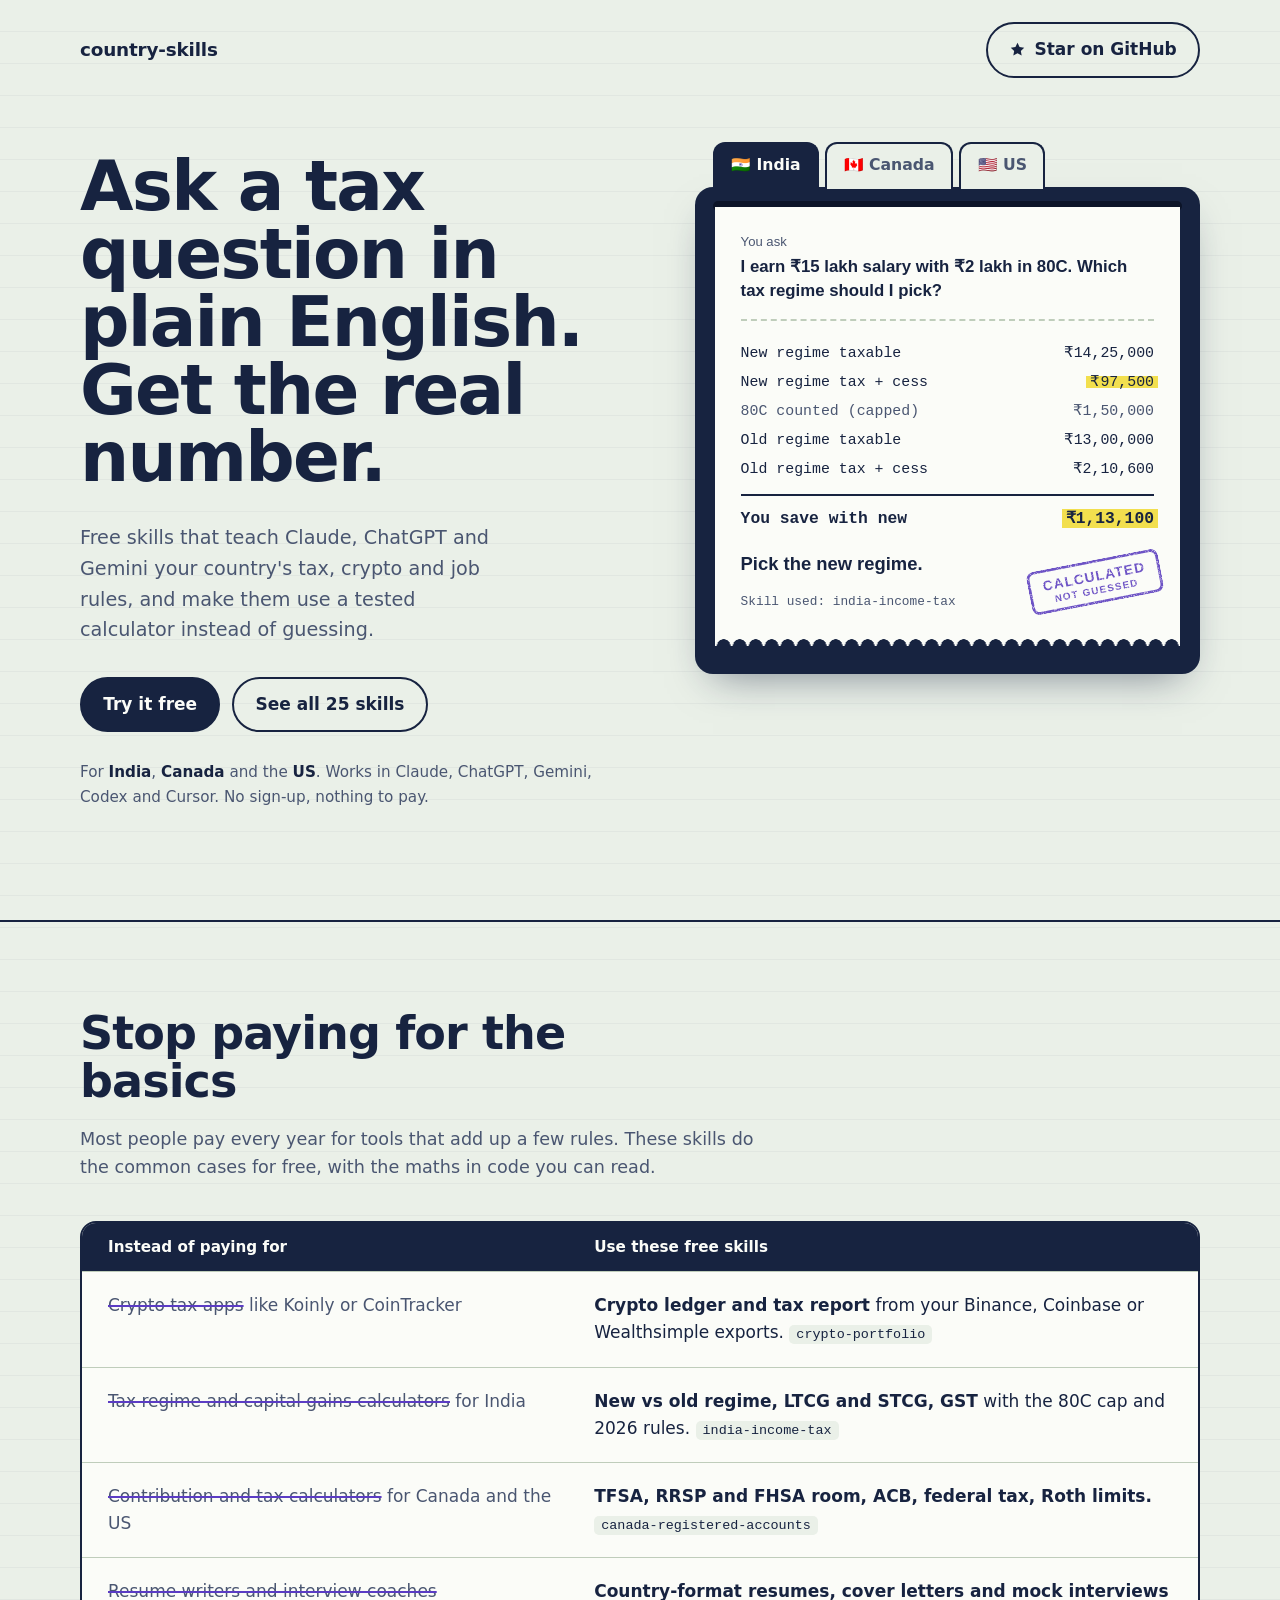
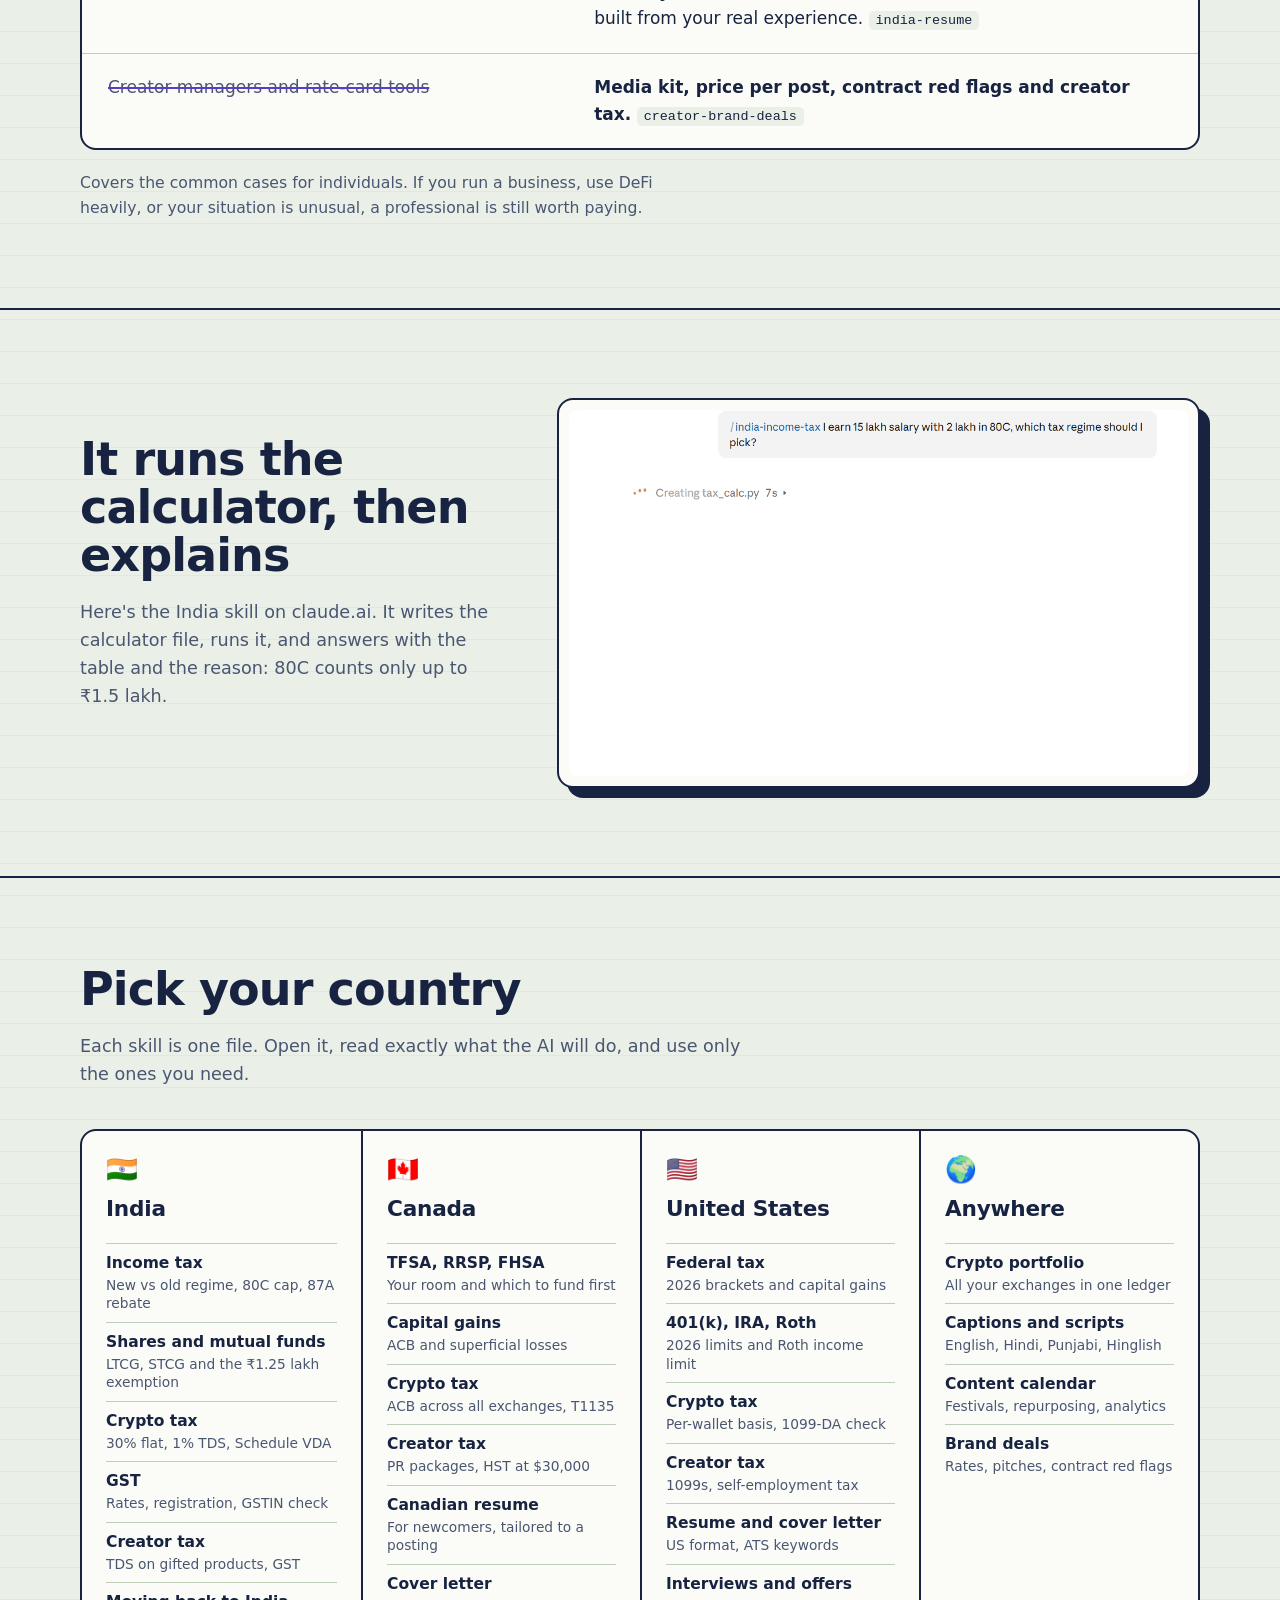
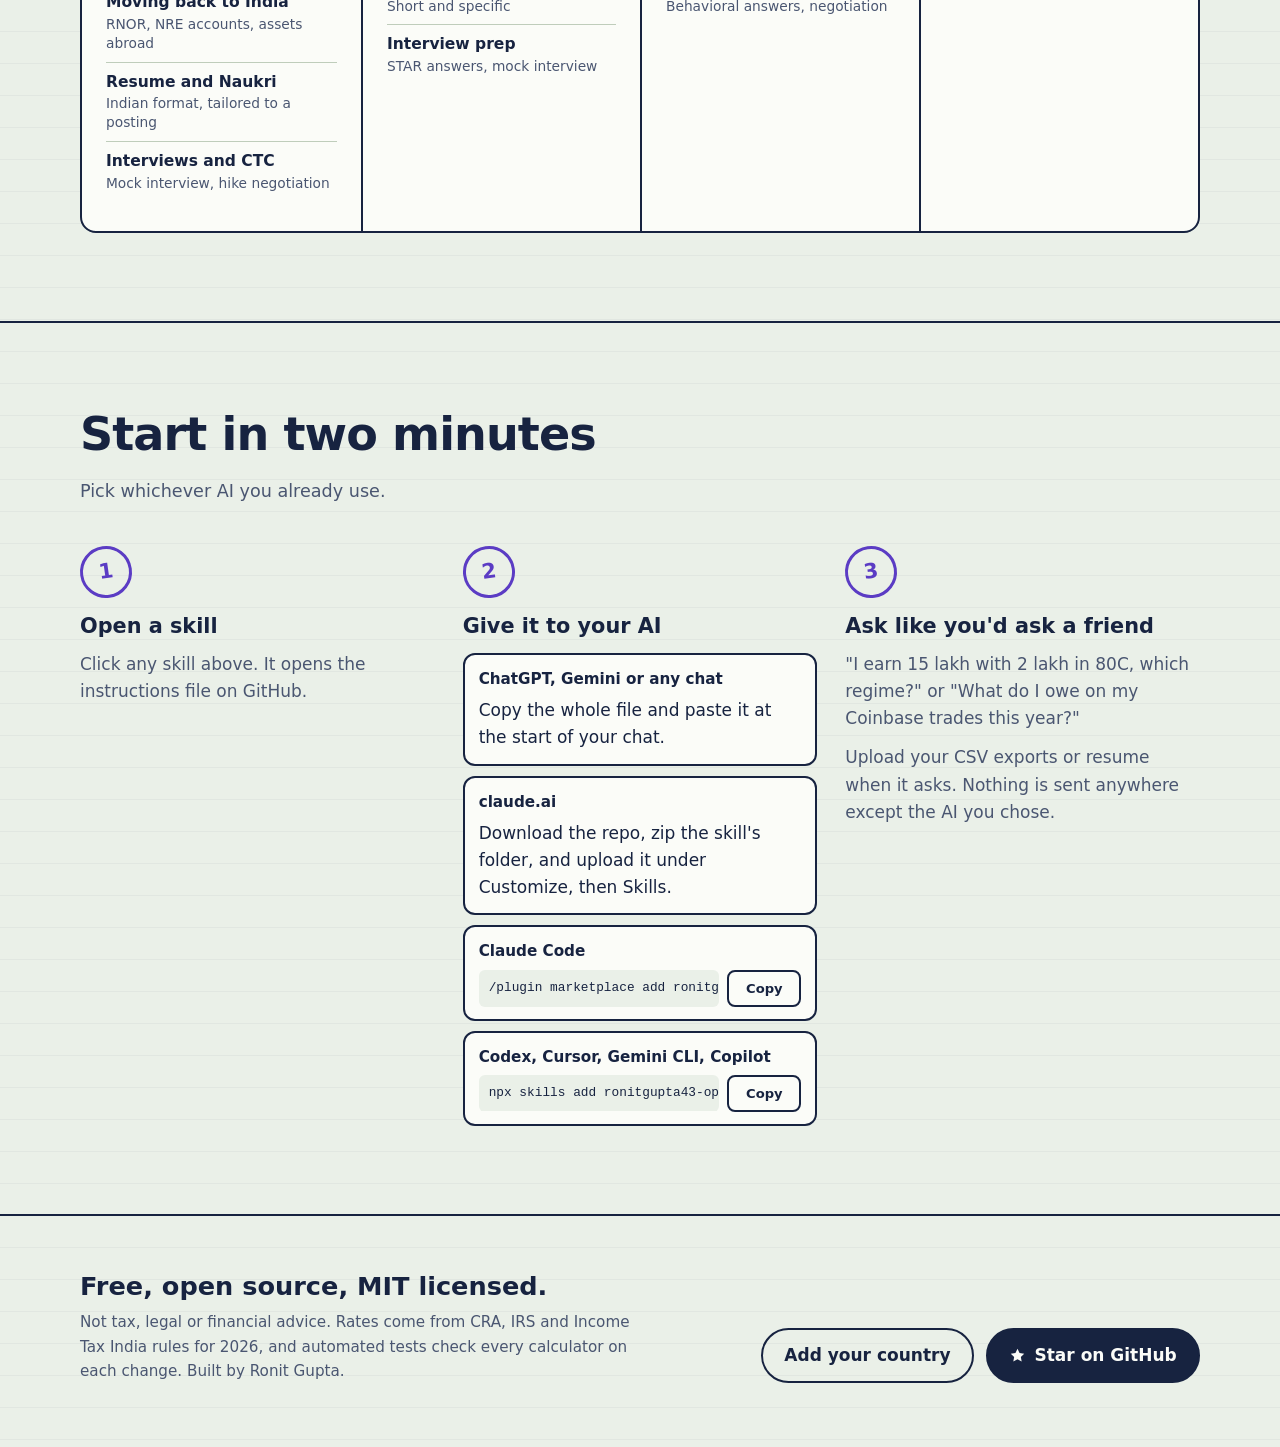
==== docs/index.html @ 1a78b8e0 "Add landing page (docs/) for GitHub Pages Printed answer slip hero with real calculator outputs for " ====
<!doctype html>
<html lang="en">
<head>
<meta charset="utf-8">
<meta name="viewport" content="width=device-width, initial-scale=1">
<title>country-skills: free AI skills for tax, crypto and jobs in India, Canada and the US</title>
<meta name="description" content="Ask a tax, crypto or job question in plain English and get the real number. Free skills for Claude, ChatGPT and Gemini, built on tested calculators for India, Canada and the US.">
<meta property="og:title" content="country-skills: ask in plain English, get the real number">
<meta property="og:description" content="Free AI skills for income tax, crypto tax, TFSA, GST, resumes and creator deals in India, Canada and the US.">
<meta property="og:image" content="https://ronitgupta43-ops.github.io/country-skills/demo.gif">
<style>
@font-face{font-family:"Archivo";src:url(fonts/archivo-latin-wdth-normal.woff2) format("woff2-variations");font-weight:100 900;font-stretch:62% 125%;font-display:swap;unicode-range:U+0000-00FF,U+0131,U+0152-0153,U+02BB-02BC,U+02C6,U+02DA,U+02DC,U+0304,U+0308,U+0329,U+2000-206F,U+20AC,U+2122,U+2191,U+2193,U+2212,U+2215,U+FEFF,U+FFFD}
@font-face{font-family:"Archivo";src:url(fonts/archivo-latin-ext-wdth-normal.woff2) format("woff2-variations");font-weight:100 900;font-stretch:62% 125%;font-display:swap;unicode-range:U+0100-02BA,U+02BD-02C5,U+02C7-02CC,U+02CE-02D7,U+02DD-02FF,U+1D00-1DBF,U+1E00-1E9F,U+1EF2-1EFF,U+2020,U+20A0-20AB,U+20AD-20C0,U+2113,U+2C60-2C7F,U+A720-A7FF}
@font-face{font-family:"Plex Mono";src:url(fonts/ibm-plex-mono-latin-500-normal.woff2) format("woff2");font-weight:500;font-display:swap;unicode-range:U+0000-00FF,U+2000-206F,U+2212}
@font-face{font-family:"Plex Mono";src:url(fonts/ibm-plex-mono-latin-ext-500-normal.woff2) format("woff2");font-weight:500;font-display:swap;unicode-range:U+0100-02BA,U+20A0-20C0}
@font-face{font-family:"Plex Mono";src:url(fonts/ibm-plex-mono-latin-600-normal.woff2) format("woff2");font-weight:600;font-display:swap;unicode-range:U+0000-00FF,U+2000-206F,U+2212}
@font-face{font-family:"Plex Mono";src:url(fonts/ibm-plex-mono-latin-ext-600-normal.woff2) format("woff2");font-weight:600;font-display:swap;unicode-range:U+0100-02BA,U+20A0-20C0}

:root{
  --paper:#EAF0E8; --sheet:#FBFCF8; --ink:#172340; --ink-soft:#4A5671; --rule:#BFCDBB;
  --stamp:#5B3CC4; --mark:#F2DF4E; --good:#1E7A4C;
  --wide:118%; --measure:62ch;
}
*{box-sizing:border-box}
html{scroll-behavior:smooth}
body{margin:0;background:var(--paper);color:var(--ink);font:400 1.0625rem/1.6 "Archivo",system-ui,sans-serif;font-stretch:100%;
  background-image:repeating-linear-gradient(to bottom,transparent 0 31px,rgba(23,35,64,.045) 31px 32px)}
a{color:inherit}
:focus-visible{outline:3px solid var(--stamp);outline-offset:3px;border-radius:4px}
.wrap{width:min(1120px,100% - 40px);margin-inline:auto}

/* nav */
.nav{display:flex;align-items:center;justify-content:space-between;padding:22px 0}
.brand{font-weight:800;font-stretch:var(--wide);font-size:1.15rem;text-decoration:none;letter-spacing:-.01em}
.btn{display:inline-flex;align-items:center;gap:.5em;font:inherit;font-weight:650;text-decoration:none;border-radius:999px;padding:.72em 1.25em;border:2px solid var(--ink);cursor:pointer;transition:transform .15s,background .15s,color .15s}
.btn:hover{transform:translateY(-1px)}
.btn.solid{background:var(--ink);color:var(--sheet)}
.btn.solid:hover{background:var(--stamp);border-color:var(--stamp)}
.btn.line{background:transparent;color:var(--ink)}
.btn.line:hover{background:var(--sheet)}
.star{width:1em;height:1em;fill:currentColor}

/* hero */
.hero{display:grid;grid-template-columns:1.05fr .95fr;gap:56px;align-items:start;padding:40px 0 96px}
h1{font-weight:850;font-stretch:125%;font-size:clamp(2.6rem,5.4vw,4.6rem);line-height:.98;letter-spacing:-.025em;margin:.2em 0 .45em}
.lede{font-size:1.2rem;color:var(--ink-soft);max-width:34ch;margin:0 0 1.6em}
.actions{display:flex;flex-wrap:wrap;gap:12px}
.works{margin-top:28px;font-size:.95rem;color:var(--ink-soft)}
.works b{color:var(--ink);font-weight:650}

/* the slip */
.desk{position:relative}
.tabs{display:flex;gap:6px;padding-left:18px}
.tab{font:inherit;font-weight:650;font-size:.98rem;padding:.55em 1.05em .75em;border:2px solid var(--ink);border-bottom:0;border-radius:12px 12px 0 0;background:var(--paper);color:var(--ink-soft);cursor:pointer;position:relative;top:2px}
.tab[aria-selected="true"]{background:var(--ink);color:var(--sheet)}
.printer{background:var(--ink);border-radius:18px;padding:14px 18px 0;box-shadow:0 18px 40px -18px rgba(23,35,64,.55)}
.slot{height:10px;border-radius:6px;background:#0c1428;margin-bottom:-4px}
.paper-clip{overflow:hidden;padding:0 10px 28px;margin:0 -8px}
.slip{position:relative;background:var(--sheet);color:var(--ink);font-family:"Plex Mono",ui-monospace,monospace;font-weight:500;font-size:.93rem;line-height:1.55;padding:26px 26px 34px;
  --tooth:radial-gradient(circle at 8px -2px,transparent 9px,var(--sheet) 9.5px);
  -webkit-mask:linear-gradient(#000 0 0) top/100% calc(100% - 9px) no-repeat,radial-gradient(circle 7px at 50% 100%,transparent 6.5px,#000 7px) bottom/16px 9px repeat-x;
          mask:linear-gradient(#000 0 0) top/100% calc(100% - 9px) no-repeat,radial-gradient(circle 7px at 50% 100%,transparent 6.5px,#000 7px) bottom/16px 9px repeat-x}
.slip.print{animation:print .9s cubic-bezier(.2,.7,.2,1) both}
@keyframes print{from{transform:translateY(-102%)}to{transform:translateY(0)}}
.q{font-family:"Archivo",sans-serif;font-size:1.05rem;font-weight:600;line-height:1.4;margin:0 0 18px;padding-bottom:16px;border-bottom:2px dashed var(--rule)}
.q small{display:block;font-weight:500;color:var(--ink-soft);font-size:.82rem;margin-bottom:4px}
.row{display:flex;justify-content:space-between;gap:16px;padding:3px 0}
.row span:last-child{text-align:right;white-space:nowrap}
.row.muted{color:var(--ink-soft)}
.row.total{border-top:2px solid var(--ink);margin-top:10px;padding-top:10px;font-weight:600;font-size:1.02rem}
.hl{background:linear-gradient(transparent 12%,var(--mark) 12% 88%,transparent 88%);padding:0 4px;margin:0 -4px}
.verdict{font-family:"Archivo",sans-serif;font-weight:750;font-size:1.15rem;margin:18px 0 0;line-height:1.3}
.stamp{position:absolute;right:18px;bottom:42px;transform:rotate(-11deg);border:3px solid var(--stamp);color:var(--stamp);border-radius:8px;padding:6px 12px 5px;
  font-family:"Archivo",sans-serif;font-stretch:120%;font-weight:800;font-size:.86rem;letter-spacing:.08em;line-height:1.15;text-align:center;opacity:.88;mix-blend-mode:multiply;
  -webkit-mask:url("data:image/svg+xml,%3Csvg xmlns='http://www.w3.org/2000/svg' width='60' height='60'%3E%3Cfilter id='n'%3E%3CfeTurbulence baseFrequency='.9' numOctaves='2'/%3E%3CfeColorMatrix values='0 0 0 0 0 0 0 0 0 0 0 0 0 0 0 0 0 0 -2.2 1.6'/%3E%3C/filter%3E%3Crect width='60' height='60' filter='url(%23n)'/%3E%3C/svg%3E");
          mask:url("data:image/svg+xml,%3Csvg xmlns='http://www.w3.org/2000/svg' width='60' height='60'%3E%3Cfilter id='n'%3E%3CfeTurbulence baseFrequency='.9' numOctaves='2'/%3E%3CfeColorMatrix values='0 0 0 0 0 0 0 0 0 0 0 0 0 0 0 0 0 0 -2.2 1.6'/%3E%3C/filter%3E%3Crect width='60' height='60' filter='url(%23n)'/%3E%3C/svg%3E")}
.stamp small{display:block;font-size:.62rem;letter-spacing:.12em;font-weight:700}
.skillref{margin:16px 0 0;font-size:.8rem;color:var(--ink-soft)}
.verdict,.skillref{padding-right:150px}

/* sections */
section{padding:88px 0;border-top:2px solid var(--ink)}
h2{font-weight:820;font-stretch:118%;font-size:clamp(1.9rem,3.6vw,2.9rem);line-height:1.04;letter-spacing:-.02em;margin:0 0 .4em;max-width:20ch}
.sub{color:var(--ink-soft);max-width:var(--measure);margin:0 0 40px;font-size:1.1rem}

/* instead of paying */
.ledger{background:var(--sheet);border:2px solid var(--ink);border-radius:16px;overflow:hidden}
.ledger-row{display:grid;grid-template-columns:1fr 1.25fr;gap:24px;padding:20px 26px;border-top:1px solid var(--rule);align-items:baseline}
.ledger-row:first-child{border-top:0}
.ledger-head{background:var(--ink);color:var(--sheet);font-weight:650;font-size:.95rem;padding:12px 26px}
.paid{color:var(--ink-soft)}
.paid s{text-decoration-color:var(--stamp);text-decoration-thickness:2px}
.free b{font-weight:700}
.free code{font-family:"Plex Mono",monospace;font-size:.84rem;background:var(--paper);padding:2px 7px;border-radius:5px;white-space:nowrap}
.honest{margin:20px 0 0;color:var(--ink-soft);font-size:.98rem;max-width:var(--measure)}

/* demo */
.demo{display:grid;grid-template-columns:.8fr 1.2fr;gap:48px;align-items:center}
.frame{background:var(--sheet);border:2px solid var(--ink);border-radius:16px;padding:10px;box-shadow:10px 10px 0 var(--ink)}
.frame img{display:block;width:100%;height:auto;border-radius:8px}

/* countries */
.countries{display:grid;grid-template-columns:repeat(4,1fr);gap:0;border:2px solid var(--ink);border-radius:16px;background:var(--sheet);overflow:hidden}
.col{padding:26px 24px 30px;border-left:2px solid var(--ink)}
.col:first-child{border-left:0}
.col h3{font-weight:800;font-stretch:115%;font-size:1.35rem;margin:0 0 4px;letter-spacing:-.01em}
.col .flag{font-size:1.6rem;line-height:1;display:block;margin-bottom:10px}
.col ul{list-style:none;margin:16px 0 0;padding:0}
.col li{padding:9px 0;border-top:1px solid var(--rule);font-size:.97rem;line-height:1.35}
.col li a{text-decoration:none;font-weight:650}
.col li a:hover{color:var(--stamp);text-decoration:underline}
.col li span{display:block;color:var(--ink-soft);font-size:.86rem;margin-top:2px}

/* steps */
.steps{list-style:none;margin:0;padding:0;display:grid;grid-template-columns:repeat(3,1fr);gap:28px;counter-reset:s}
.steps>li{counter-increment:s;position:relative;padding-top:64px;min-width:0}
.steps>li::before{content:counter(s);position:absolute;top:0;left:0;width:46px;height:46px;border-radius:50%;border:3px solid var(--stamp);color:var(--stamp);display:grid;place-items:center;font-weight:800;font-size:1.3rem;transform:rotate(-8deg)}
.steps h3{font-weight:780;font-stretch:112%;font-size:1.3rem;margin:0 0 8px}
.steps p{margin:0 0 12px;color:var(--ink-soft)}
.way{background:var(--sheet);border:2px solid var(--ink);border-radius:12px;padding:12px 14px;margin-top:10px}
.way b{display:block;font-size:.95rem;margin-bottom:6px}
.cmd{display:flex;gap:8px;align-items:center}
.cmd code{flex:1;min-width:0;font-family:"Plex Mono",monospace;font-size:.8rem;background:var(--paper);border-radius:6px;padding:8px 10px;overflow-x:auto;white-space:nowrap}
.copy{font:inherit;font-size:.82rem;font-weight:650;border:2px solid var(--ink);background:var(--sheet);color:var(--ink);border-radius:8px;padding:6px 10px;cursor:pointer;min-width:74px}
.copy.done{background:var(--good);border-color:var(--good);color:#fff}

/* footer */
footer{border-top:2px solid var(--ink);padding:56px 0 64px}
.foot{display:flex;flex-wrap:wrap;gap:28px;justify-content:space-between;align-items:flex-end}
.foot p{margin:0;max-width:58ch;color:var(--ink-soft);font-size:.95rem}
.foot .big{font-weight:820;font-stretch:120%;font-size:1.6rem;color:var(--ink);margin-bottom:10px;line-height:1.1}

@media (max-width:900px){
  .hero{grid-template-columns:1fr;gap:40px;padding-bottom:72px}
  .demo{grid-template-columns:1fr}
  .countries{grid-template-columns:1fr 1fr}
  .col:nth-child(3){border-left:0}
  .col:nth-child(n+3){border-top:2px solid var(--ink)}
  .steps{grid-template-columns:1fr}
}
@media (max-width:560px){
  body{font-size:1rem}
  .nav .btn{padding:.55em .9em;font-size:.92rem}
  .ledger-row{grid-template-columns:1fr;gap:6px;padding:18px 20px}
  .countries{grid-template-columns:1fr}
  .col{border-left:0;border-top:2px solid var(--ink)}
  .col:first-child{border-top:0}
  .slip{padding:22px 18px 30px;font-size:.86rem}
  .stamp{right:10px;bottom:36px;font-size:.74rem}
  .verdict,.skillref{padding-right:118px}
  section{padding:64px 0}
}
@media (prefers-reduced-motion:reduce){
  html{scroll-behavior:auto}
  .slip.print{animation:none}
  .btn:hover{transform:none}
}
</style>
</head>
<body>
<div class="wrap">
  <nav class="nav" aria-label="Main">
    <a class="brand" href="#top">country-skills</a>
    <a class="btn line" href="https://github.com/ronitgupta43-ops/country-skills"><svg class="star" viewBox="0 0 24 24" aria-hidden="true"><path d="M12 2.5l2.9 6 6.6.9-4.8 4.6 1.2 6.5L12 17.4l-5.9 3.1 1.2-6.5L2.5 9.4l6.6-.9z"/></svg>Star on GitHub</a>
  </nav>

  <header class="hero" id="top">
    <div>
      <h1>Ask a tax question in plain English. Get the real number.</h1>
      <p class="lede">Free skills that teach Claude, ChatGPT and Gemini your country's tax, crypto and job rules, and make them use a tested calculator instead of guessing.</p>
      <div class="actions">
        <a class="btn solid" href="#start">Try it free</a>
        <a class="btn line" href="#countries">See all 25 skills</a>
      </div>
      <p class="works">For <b>India</b>, <b>Canada</b> and the <b>US</b>. Works in Claude, ChatGPT, Gemini, Codex and Cursor. No sign-up, nothing to pay.</p>
    </div>

    <div class="desk">
      <div class="tabs" role="tablist" aria-label="Choose a country">
        <button class="tab" role="tab" id="t-in" aria-selected="true" aria-controls="slip" data-c="in">🇮🇳 India</button>
        <button class="tab" role="tab" id="t-ca" aria-selected="false" aria-controls="slip" data-c="ca">🇨🇦 Canada</button>
        <button class="tab" role="tab" id="t-us" aria-selected="false" aria-controls="slip" data-c="us">🇺🇸 US</button>
      </div>
      <div class="printer">
        <div class="slot" aria-hidden="true"></div>
        <div class="paper-clip">
          <div class="slip print" id="slip" role="tabpanel" aria-live="polite" aria-labelledby="t-in"></div>
        </div>
      </div>
    </div>
  </header>
</div>

<section aria-labelledby="h-paid">
  <div class="wrap">
    <h2 id="h-paid">Stop paying for the basics</h2>
    <p class="sub">Most people pay every year for tools that add up a few rules. These skills do the common cases for free, with the maths in code you can read.</p>
    <div class="ledger">
      <div class="ledger-head ledger-row"><span>Instead of paying for</span><span>Use these free skills</span></div>
      <div class="ledger-row"><span class="paid"><s>Crypto tax apps</s> like Koinly or CoinTracker</span><span class="free"><b>Crypto ledger and tax report</b> from your Binance, Coinbase or Wealthsimple exports. <code>crypto-portfolio</code></span></div>
      <div class="ledger-row"><span class="paid"><s>Tax regime and capital gains calculators</s> for India</span><span class="free"><b>New vs old regime, LTCG and STCG, GST</b> with the 80C cap and 2026 rules. <code>india-income-tax</code></span></div>
      <div class="ledger-row"><span class="paid"><s>Contribution and tax calculators</s> for Canada and the US</span><span class="free"><b>TFSA, RRSP and FHSA room, ACB, federal tax, Roth limits.</b> <code>canada-registered-accounts</code></span></div>
      <div class="ledger-row"><span class="paid"><s>Resume writers and interview coaches</s></span><span class="free"><b>Country-format resumes, cover letters and mock interviews</b> built from your real experience. <code>india-resume</code></span></div>
      <div class="ledger-row"><span class="paid"><s>Creator managers and rate-card tools</s></span><span class="free"><b>Media kit, price per post, contract red flags and creator tax.</b> <code>creator-brand-deals</code></span></div>
    </div>
    <p class="honest">Covers the common cases for individuals. If you run a business, use DeFi heavily, or your situation is unusual, a professional is still worth paying.</p>
  </div>
</section>

<section aria-labelledby="h-demo">
  <div class="wrap demo">
    <div>
      <h2 id="h-demo">It runs the calculator, then explains</h2>
      <p class="sub">Here's the India skill on claude.ai. It writes the calculator file, runs it, and answers with the table and the reason: 80C counts only up to ₹1.5 lakh.</p>
    </div>
    <div class="frame"><img src="demo.gif" width="1080" height="638" alt="Claude answering which tax regime to pick on a 15 lakh salary: new regime tax 97,500 rupees, old regime 2,10,600 rupees" loading="lazy"></div>
  </div>
</section>

<section id="countries" aria-labelledby="h-countries">
  <div class="wrap">
    <h2 id="h-countries">Pick your country</h2>
    <p class="sub">Each skill is one file. Open it, read exactly what the AI will do, and use only the ones you need.</p>
    <div class="countries" id="cols"></div>
  </div>
</section>

<section id="start" aria-labelledby="h-start">
  <div class="wrap">
    <h2 id="h-start">Start in two minutes</h2>
    <p class="sub">Pick whichever AI you already use.</p>
    <ol class="steps">
      <li>
        <h3>Open a skill</h3>
        <p>Click any skill above. It opens the instructions file on GitHub.</p>
      </li>
      <li>
        <h3>Give it to your AI</h3>
        <div class="way"><b>ChatGPT, Gemini or any chat</b>Copy the whole file and paste it at the start of your chat.</div>
        <div class="way"><b>claude.ai</b>Download the repo, zip the skill's folder, and upload it under Customize, then Skills.</div>
        <div class="way"><b>Claude Code</b>
          <div class="cmd"><code>/plugin marketplace add ronitgupta43-ops/country-skills</code><button class="copy" type="button">Copy</button></div>
        </div>
        <div class="way"><b>Codex, Cursor, Gemini CLI, Copilot</b>
          <div class="cmd"><code>npx skills add ronitgupta43-ops/country-skills</code><button class="copy" type="button">Copy</button></div>
        </div>
      </li>
      <li>
        <h3>Ask like you'd ask a friend</h3>
        <p>"I earn 15 lakh with 2 lakh in 80C, which regime?" or "What do I owe on my Coinbase trades this year?"</p>
        <p>Upload your CSV exports or resume when it asks. Nothing is sent anywhere except the AI you chose.</p>
      </li>
    </ol>
  </div>
</section>

<footer>
  <div class="wrap foot">
    <div>
      <p class="big">Free, open source, MIT licensed.</p>
      <p>Not tax, legal or financial advice. Rates come from CRA, IRS and Income Tax India rules for 2026, and automated tests check every calculator on each change. Built by Ronit Gupta.</p>
    </div>
    <div class="actions">
      <a class="btn line" href="https://github.com/ronitgupta43-ops/country-skills/blob/main/CONTRIBUTING.md">Add your country</a>
      <a class="btn solid" href="https://github.com/ronitgupta43-ops/country-skills"><svg class="star" viewBox="0 0 24 24" aria-hidden="true"><path d="M12 2.5l2.9 6 6.6.9-4.8 4.6 1.2 6.5L12 17.4l-5.9 3.1 1.2-6.5L2.5 9.4l6.6-.9z"/></svg>Star on GitHub</a>
    </div>
  </div>
</footer>

<script>
const REPO = "https://github.com/ronitgupta43-ops/country-skills/blob/main/plugins/";
// Every figure below is output from the repo's own calculators (2026 rules).
const SLIPS = {
  in: { ask: "I earn ₹15 lakh salary with ₹2 lakh in 80C. Which tax regime should I pick?", rows: [
      ["New regime taxable", "₹14,25,000"], ["New regime tax + cess", "₹97,500", "hl"],
      ["80C counted (capped)", "₹1,50,000", "muted"], ["Old regime taxable", "₹13,00,000"], ["Old regime tax + cess", "₹2,10,600"]],
    total: ["You save with new", "₹1,13,100"], verdict: "Pick the new regime.", skill: "india-income-tax" },
  ca: { ask: "I became a resident in 2022 and put $5,000 in my TFSA. How much room do I have now?", rows: [
      ["Room 2022 to 2026", "$33,500"], ["Already contributed", "−$5,000", "muted"], ["Withdrawals added back", "$0", "muted"]],
    total: ["Your 2026 TFSA room", "$28,500"], verdict: "You can still put in $28,500.", skill: "canada-registered-accounts" },
  us: { ask: "I made $85,000 in wages and $4,000 in long-term gains. What's my federal tax?", rows: [
      ["Standard deduction", "−$16,100", "muted"], ["Taxable income", "$72,900"], ["Tax on wages", "$9,870"], ["Tax on gains at 15%", "$600"]],
    total: ["Federal income tax", "$10,470"], verdict: "About 11.8% of what you earned.", skill: "us-income-tax" }
};
const slip = document.getElementById("slip");
const esc = s => s.replace(/[&<>]/g, c => ({ "&": "&amp;", "<": "&lt;", ">": "&gt;" })[c]);
function render(c) {
  const s = SLIPS[c];
  slip.innerHTML = `<p class="q"><small>You ask</small>${esc(s.ask)}</p>` +
    s.rows.map(([a, b, k]) => `<div class="row ${k === "muted" ? "muted" : ""}"><span>${a}</span><span>${k === "hl" ? `<span class="hl">${b}</span>` : b}</span></div>`).join("") +
    `<div class="row total"><span>${s.total[0]}</span><span class="hl">${s.total[1]}</span></div>` +
    `<p class="verdict">${s.verdict}</p><p class="skillref">Skill used: ${s.skill}</p>` +
    `<div class="stamp" aria-hidden="true">CALCULATED<small>NOT GUESSED</small></div>`;
  slip.classList.remove("print"); void slip.offsetWidth; slip.classList.add("print");
}
document.querySelectorAll(".tab").forEach(t => t.addEventListener("click", () => {
  document.querySelectorAll(".tab").forEach(x => x.setAttribute("aria-selected", x === t));
  slip.setAttribute("aria-labelledby", t.id);
  render(t.dataset.c);
}));
document.querySelector(".tabs").addEventListener("keydown", e => {
  const tabs = [...document.querySelectorAll(".tab")], i = tabs.indexOf(document.activeElement);
  if (i < 0 || !["ArrowLeft", "ArrowRight"].includes(e.key)) return;
  const n = tabs[(i + (e.key === "ArrowRight" ? 1 : tabs.length - 1)) % tabs.length]; n.focus(); n.click();
});
render("in");

const COLS = [
  ["🇮🇳", "India", [
    ["india-finance/skills/india-income-tax", "Income tax", "New vs old regime, 80C cap, 87A rebate"],
    ["india-finance/skills/india-capital-gains", "Shares and mutual funds", "LTCG, STCG and the ₹1.25 lakh exemption"],
    ["india-finance/skills/india-crypto-tax", "Crypto tax", "30% flat, 1% TDS, Schedule VDA"],
    ["india-finance/skills/india-gst", "GST", "Rates, registration, GSTIN check"],
    ["india-finance/skills/india-creator-tax", "Creator tax", "TDS on gifted products, GST"],
    ["india-finance/skills/india-nri-return", "Moving back to India", "RNOR, NRE accounts, assets abroad"],
    ["india-jobs/skills/india-resume", "Resume and Naukri", "Indian format, tailored to a posting"],
    ["india-jobs/skills/india-interview-prep", "Interviews and CTC", "Mock interview, hike negotiation"]]],
  ["🇨🇦", "Canada", [
    ["canada-finance/skills/canada-registered-accounts", "TFSA, RRSP, FHSA", "Your room and which to fund first"],
    ["canada-finance/skills/canada-capital-gains", "Capital gains", "ACB and superficial losses"],
    ["canada-finance/skills/canada-crypto-tax", "Crypto tax", "ACB across all exchanges, T1135"],
    ["canada-finance/skills/canada-creator-tax", "Creator tax", "PR packages, HST at $30,000"],
    ["canada-jobs/skills/canada-resume", "Canadian resume", "For newcomers, tailored to a posting"],
    ["canada-jobs/skills/canada-cover-letter", "Cover letter", "Short and specific"],
    ["canada-jobs/skills/canada-interview-prep", "Interview prep", "STAR answers, mock interview"]]],
  ["🇺🇸", "United States", [
    ["us-finance/skills/us-income-tax", "Federal tax", "2026 brackets and capital gains"],
    ["us-finance/skills/us-retirement-accounts", "401(k), IRA, Roth", "2026 limits and Roth income limit"],
    ["us-finance/skills/us-crypto-tax", "Crypto tax", "Per-wallet basis, 1099-DA check"],
    ["us-finance/skills/us-creator-tax", "Creator tax", "1099s, self-employment tax"],
    ["us-jobs/skills/us-resume", "Resume and cover letter", "US format, ATS keywords"],
    ["us-jobs/skills/us-interview-prep", "Interviews and offers", "Behavioral answers, negotiation"]]],
  ["🌍", "Anywhere", [
    ["crypto/skills/crypto-portfolio", "Crypto portfolio", "All your exchanges in one ledger"],
    ["creator/skills/creator-content-writer", "Captions and scripts", "English, Hindi, Punjabi, Hinglish"],
    ["creator/skills/creator-content-plan", "Content calendar", "Festivals, repurposing, analytics"],
    ["creator/skills/creator-brand-deals", "Brand deals", "Rates, pitches, contract red flags"]]]
];
document.getElementById("cols").innerHTML = COLS.map(([f, name, list]) =>
  `<div class="col"><span class="flag" aria-hidden="true">${f}</span><h3>${name}</h3><ul>` +
  list.map(([p, t, d]) => `<li><a href="${REPO}${p}/SKILL.md">${t}</a><span>${d}</span></li>`).join("") + `</ul></div>`).join("");

document.querySelectorAll(".copy").forEach(b => b.addEventListener("click", async () => {
  const text = b.previousElementSibling.textContent;
  try { await navigator.clipboard.writeText(text); b.textContent = "Copied"; }
  catch { b.textContent = "Select it"; }
  b.classList.add("done"); setTimeout(() => { b.textContent = "Copy"; b.classList.remove("done"); }, 1800);
}));
</script>
</body>
</html>
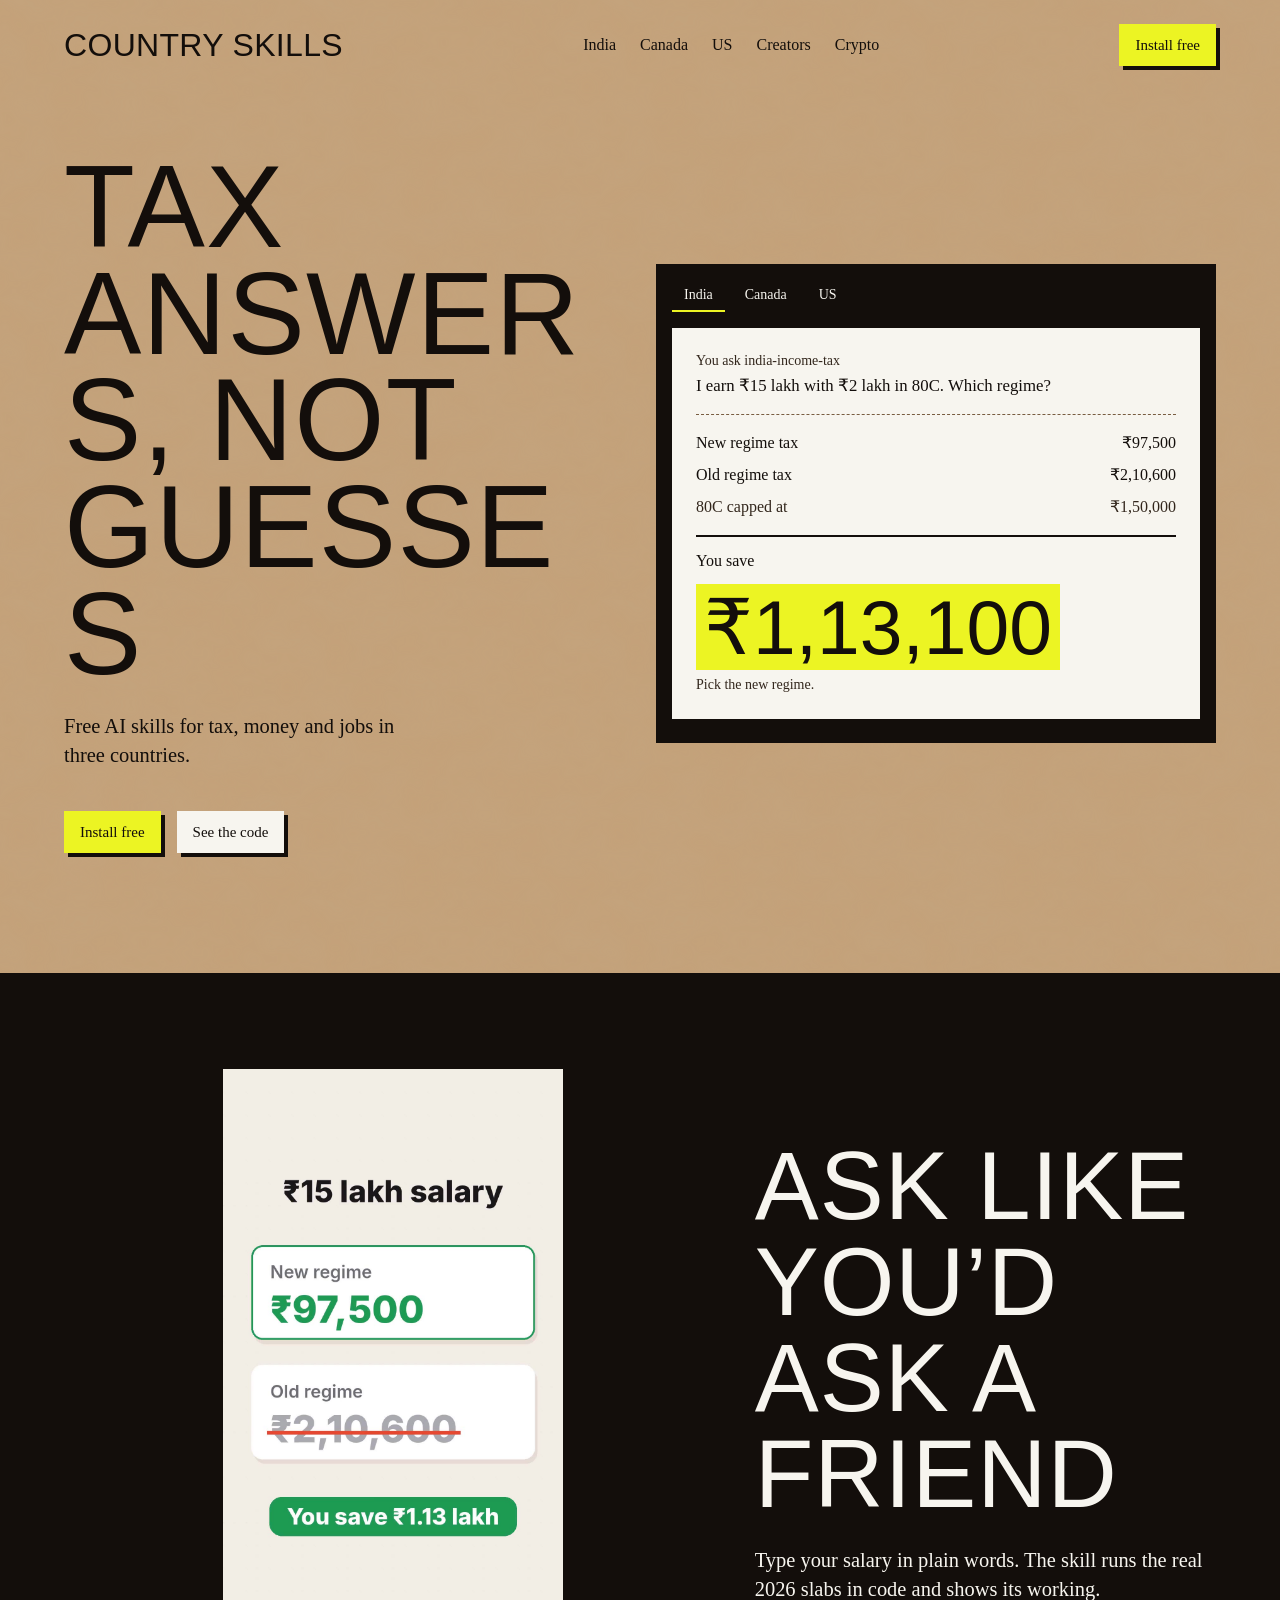
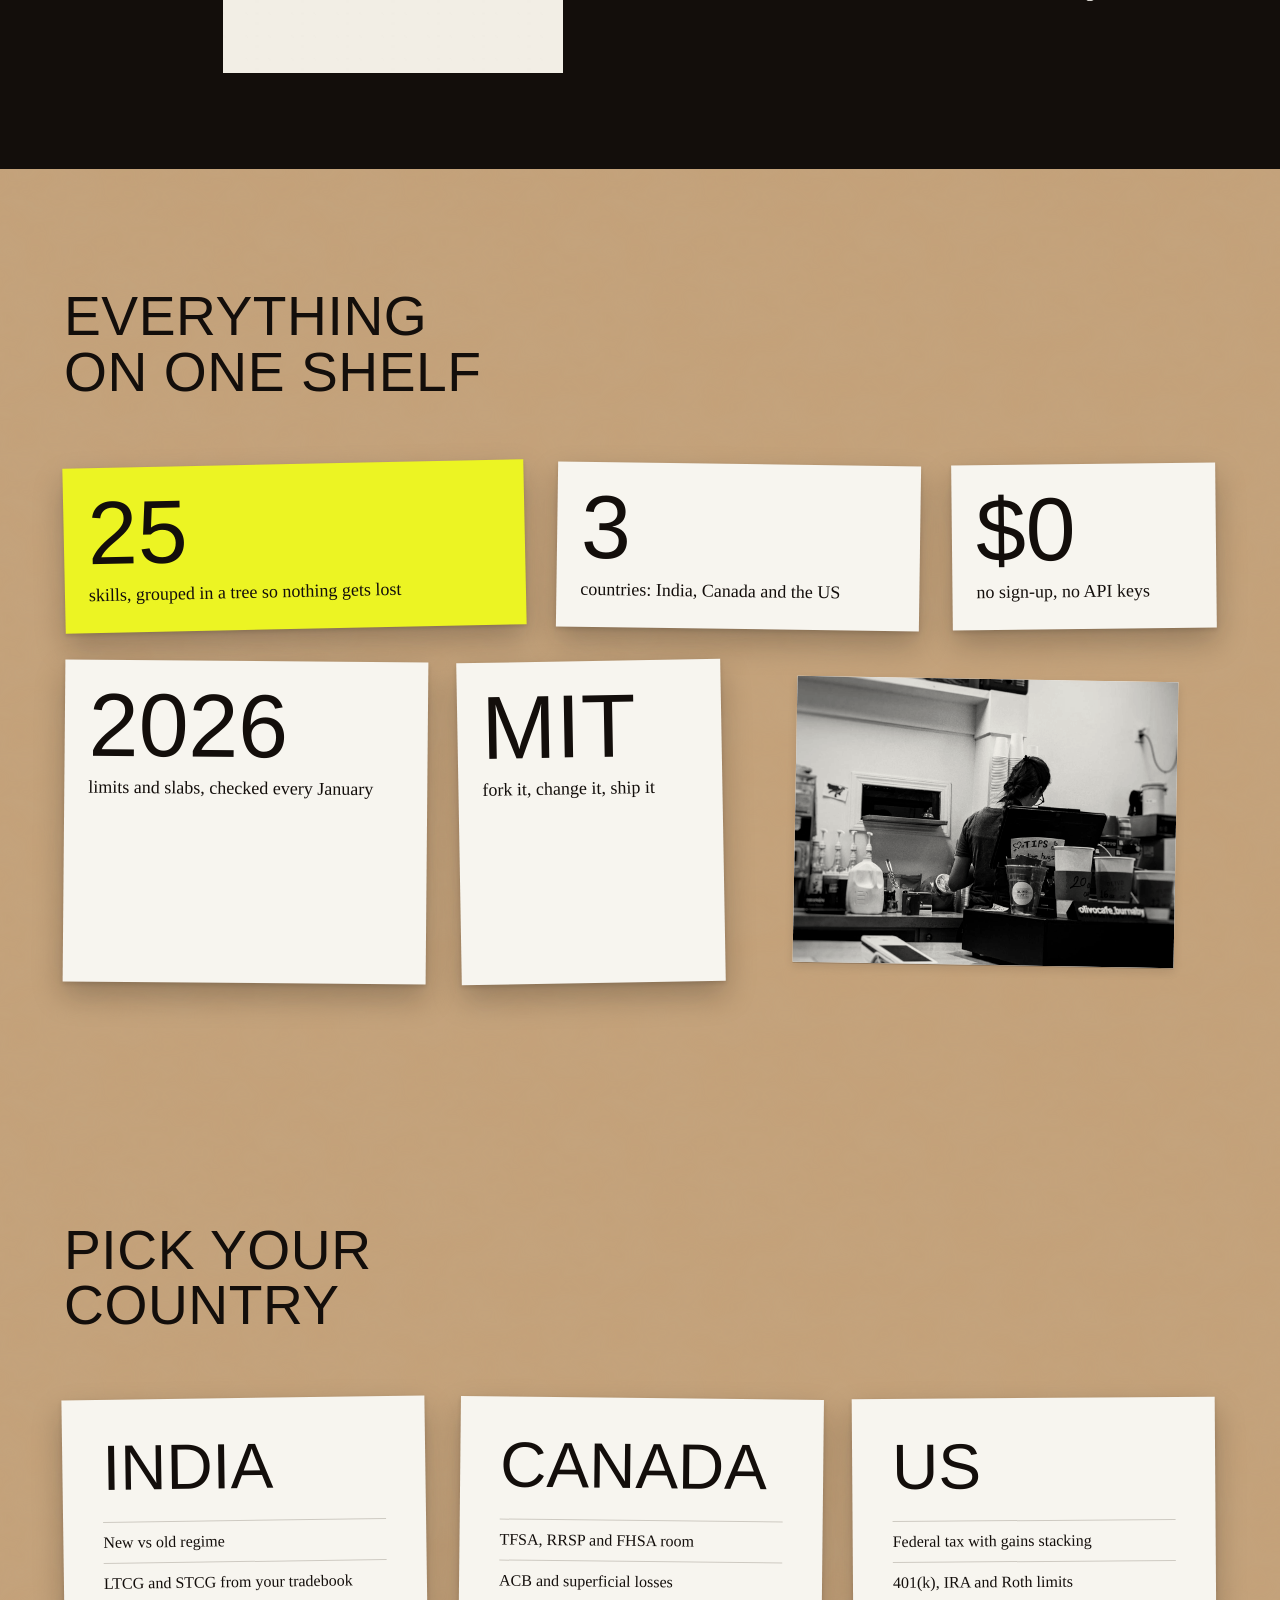
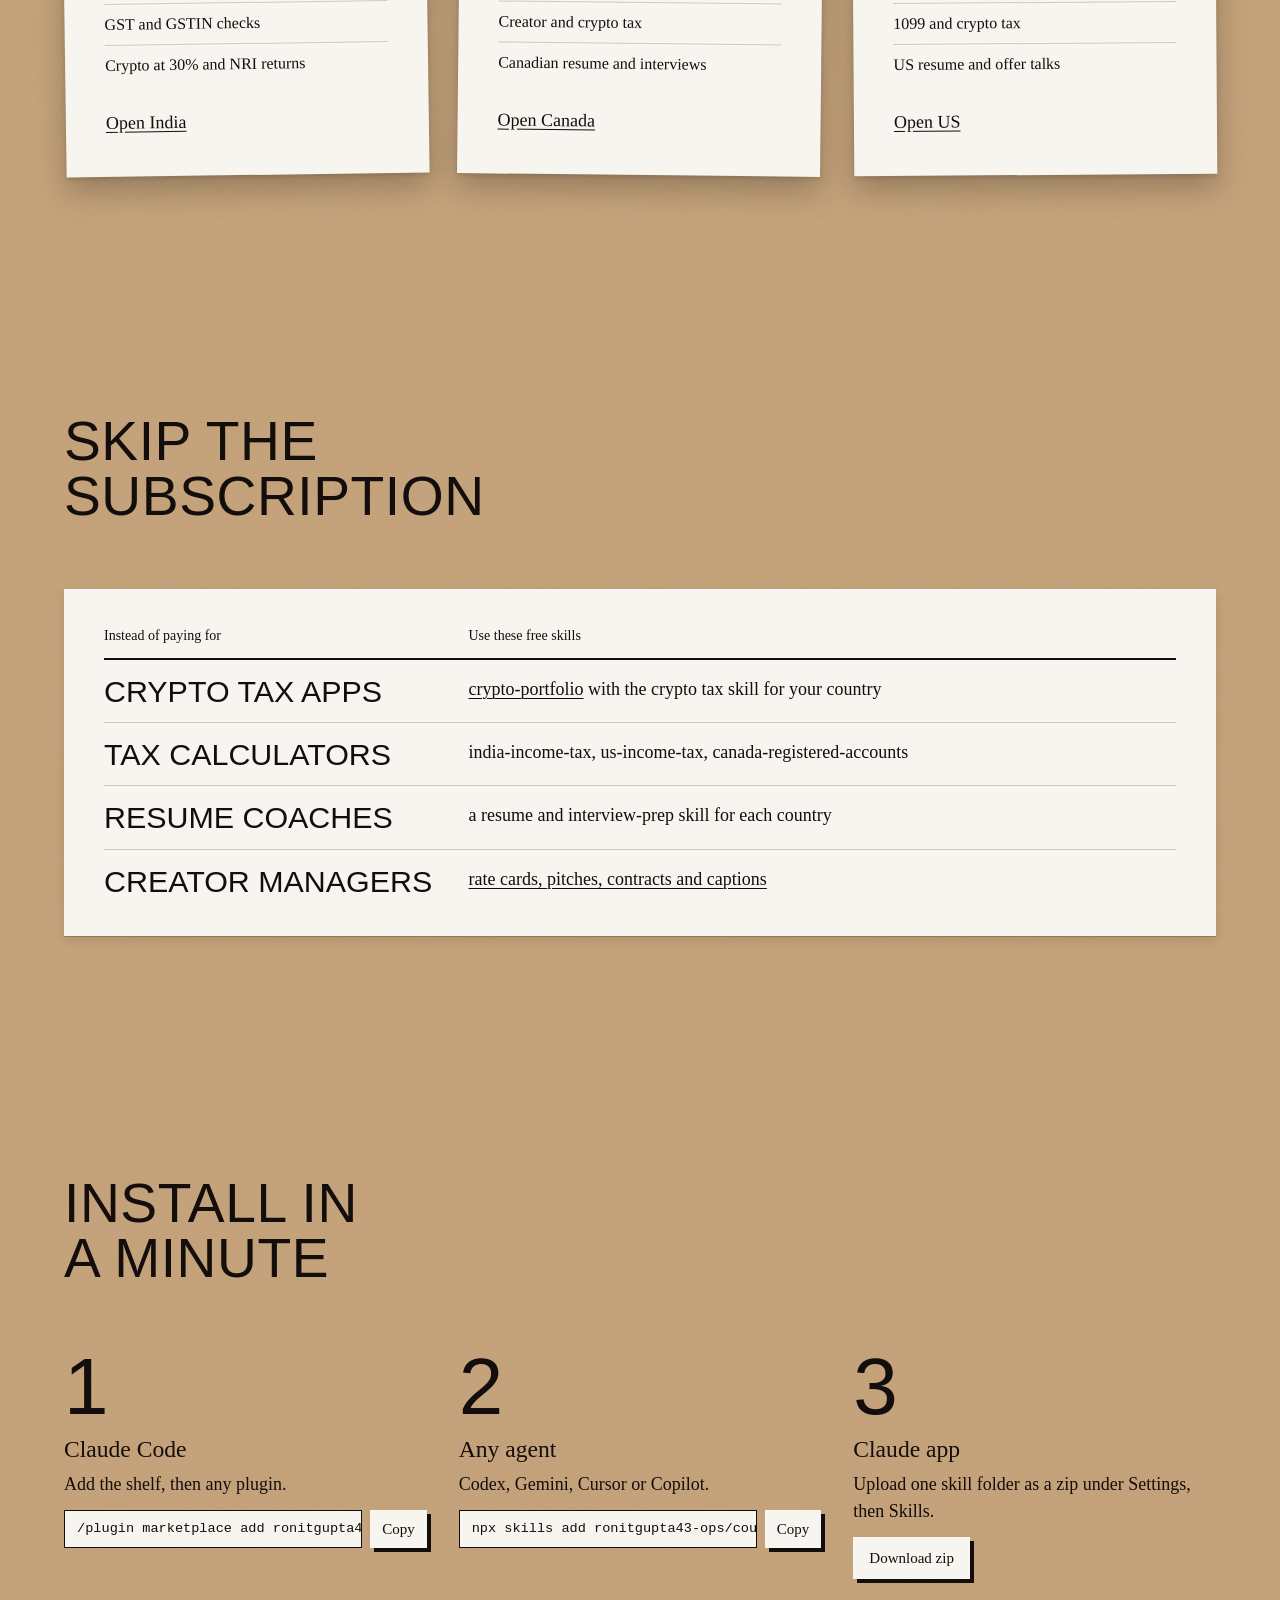
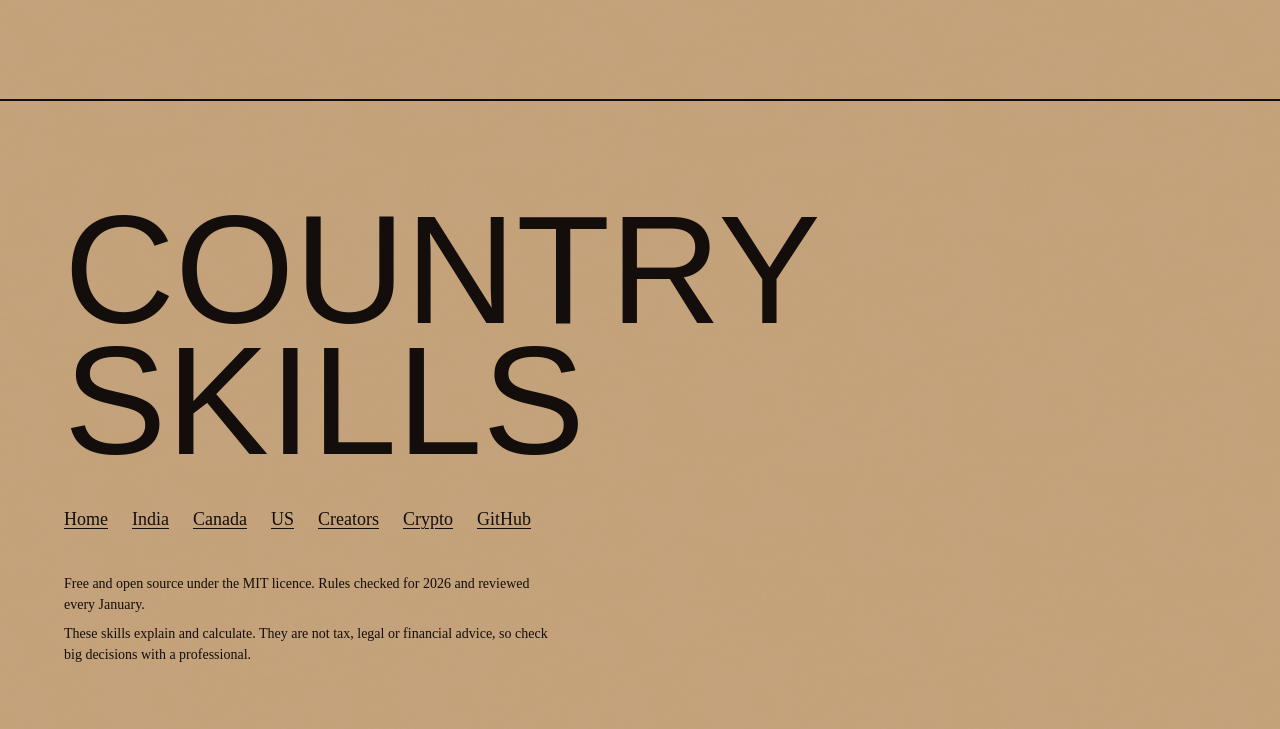
==== commit 5ebf1bb7: "Rebuild website as six pages with live calculators, video and photos Home, India, Canada, US, Creato" ====
--- a/docs/index.html
+++ b/docs/index.html
@@ -3,349 +3,125 @@
 <head>
 <meta charset="utf-8">
 <meta name="viewport" content="width=device-width, initial-scale=1">
-<title>country-skills: free AI skills for tax, crypto and jobs in India, Canada and the US</title>
-<meta name="description" content="Ask a tax, crypto or job question in plain English and get the real number. Free skills for Claude, ChatGPT and Gemini, built on tested calculators for India, Canada and the US.">
-<meta property="og:title" content="country-skills: ask in plain English, get the real number">
-<meta property="og:description" content="Free AI skills for income tax, crypto tax, TFSA, GST, resumes and creator deals in India, Canada and the US.">
-<meta property="og:image" content="https://ronitgupta43-ops.github.io/country-skills/demo.gif">
-<style>
-@font-face{font-family:"Archivo";src:url(fonts/archivo-latin-wdth-normal.woff2) format("woff2-variations");font-weight:100 900;font-stretch:62% 125%;font-display:swap;unicode-range:U+0000-00FF,U+0131,U+0152-0153,U+02BB-02BC,U+02C6,U+02DA,U+02DC,U+0304,U+0308,U+0329,U+2000-206F,U+20AC,U+2122,U+2191,U+2193,U+2212,U+2215,U+FEFF,U+FFFD}
-@font-face{font-family:"Archivo";src:url(fonts/archivo-latin-ext-wdth-normal.woff2) format("woff2-variations");font-weight:100 900;font-stretch:62% 125%;font-display:swap;unicode-range:U+0100-02BA,U+02BD-02C5,U+02C7-02CC,U+02CE-02D7,U+02DD-02FF,U+1D00-1DBF,U+1E00-1E9F,U+1EF2-1EFF,U+2020,U+20A0-20AB,U+20AD-20C0,U+2113,U+2C60-2C7F,U+A720-A7FF}
-@font-face{font-family:"Plex Mono";src:url(fonts/ibm-plex-mono-latin-500-normal.woff2) format("woff2");font-weight:500;font-display:swap;unicode-range:U+0000-00FF,U+2000-206F,U+2212}
-@font-face{font-family:"Plex Mono";src:url(fonts/ibm-plex-mono-latin-ext-500-normal.woff2) format("woff2");font-weight:500;font-display:swap;unicode-range:U+0100-02BA,U+20A0-20C0}
-@font-face{font-family:"Plex Mono";src:url(fonts/ibm-plex-mono-latin-600-normal.woff2) format("woff2");font-weight:600;font-display:swap;unicode-range:U+0000-00FF,U+2000-206F,U+2212}
-@font-face{font-family:"Plex Mono";src:url(fonts/ibm-plex-mono-latin-ext-600-normal.woff2) format("woff2");font-weight:600;font-display:swap;unicode-range:U+0100-02BA,U+20A0-20C0}
-
-:root{
-  --paper:#EAF0E8; --sheet:#FBFCF8; --ink:#172340; --ink-soft:#4A5671; --rule:#BFCDBB;
-  --stamp:#5B3CC4; --mark:#F2DF4E; --good:#1E7A4C;
-  --wide:118%; --measure:62ch;
-}
-*{box-sizing:border-box}
-html{scroll-behavior:smooth}
-body{margin:0;background:var(--paper);color:var(--ink);font:400 1.0625rem/1.6 "Archivo",system-ui,sans-serif;font-stretch:100%;
-  background-image:repeating-linear-gradient(to bottom,transparent 0 31px,rgba(23,35,64,.045) 31px 32px)}
-a{color:inherit}
-:focus-visible{outline:3px solid var(--stamp);outline-offset:3px;border-radius:4px}
-.wrap{width:min(1120px,100% - 40px);margin-inline:auto}
-
-/* nav */
-.nav{display:flex;align-items:center;justify-content:space-between;padding:22px 0}
-.brand{font-weight:800;font-stretch:var(--wide);font-size:1.15rem;text-decoration:none;letter-spacing:-.01em}
-.btn{display:inline-flex;align-items:center;gap:.5em;font:inherit;font-weight:650;text-decoration:none;border-radius:999px;padding:.72em 1.25em;border:2px solid var(--ink);cursor:pointer;transition:transform .15s,background .15s,color .15s}
-.btn:hover{transform:translateY(-1px)}
-.btn.solid{background:var(--ink);color:var(--sheet)}
-.btn.solid:hover{background:var(--stamp);border-color:var(--stamp)}
-.btn.line{background:transparent;color:var(--ink)}
-.btn.line:hover{background:var(--sheet)}
-.star{width:1em;height:1em;fill:currentColor}
-
-/* hero */
-.hero{display:grid;grid-template-columns:1.05fr .95fr;gap:56px;align-items:start;padding:40px 0 96px}
-h1{font-weight:850;font-stretch:125%;font-size:clamp(2.6rem,5.4vw,4.6rem);line-height:.98;letter-spacing:-.025em;margin:.2em 0 .45em}
-.lede{font-size:1.2rem;color:var(--ink-soft);max-width:34ch;margin:0 0 1.6em}
-.actions{display:flex;flex-wrap:wrap;gap:12px}
-.works{margin-top:28px;font-size:.95rem;color:var(--ink-soft)}
-.works b{color:var(--ink);font-weight:650}
-
-/* the slip */
-.desk{position:relative}
-.tabs{display:flex;gap:6px;padding-left:18px}
-.tab{font:inherit;font-weight:650;font-size:.98rem;padding:.55em 1.05em .75em;border:2px solid var(--ink);border-bottom:0;border-radius:12px 12px 0 0;background:var(--paper);color:var(--ink-soft);cursor:pointer;position:relative;top:2px}
-.tab[aria-selected="true"]{background:var(--ink);color:var(--sheet)}
-.printer{background:var(--ink);border-radius:18px;padding:14px 18px 0;box-shadow:0 18px 40px -18px rgba(23,35,64,.55)}
-.slot{height:10px;border-radius:6px;background:#0c1428;margin-bottom:-4px}
-.paper-clip{overflow:hidden;padding:0 10px 28px;margin:0 -8px}
-.slip{position:relative;background:var(--sheet);color:var(--ink);font-family:"Plex Mono",ui-monospace,monospace;font-weight:500;font-size:.93rem;line-height:1.55;padding:26px 26px 34px;
-  --tooth:radial-gradient(circle at 8px -2px,transparent 9px,var(--sheet) 9.5px);
-  -webkit-mask:linear-gradient(#000 0 0) top/100% calc(100% - 9px) no-repeat,radial-gradient(circle 7px at 50% 100%,transparent 6.5px,#000 7px) bottom/16px 9px repeat-x;
-          mask:linear-gradient(#000 0 0) top/100% calc(100% - 9px) no-repeat,radial-gradient(circle 7px at 50% 100%,transparent 6.5px,#000 7px) bottom/16px 9px repeat-x}
-.slip.print{animation:print .9s cubic-bezier(.2,.7,.2,1) both}
-@keyframes print{from{transform:translateY(-102%)}to{transform:translateY(0)}}
-.q{font-family:"Archivo",sans-serif;font-size:1.05rem;font-weight:600;line-height:1.4;margin:0 0 18px;padding-bottom:16px;border-bottom:2px dashed var(--rule)}
-.q small{display:block;font-weight:500;color:var(--ink-soft);font-size:.82rem;margin-bottom:4px}
-.row{display:flex;justify-content:space-between;gap:16px;padding:3px 0}
-.row span:last-child{text-align:right;white-space:nowrap}
-.row.muted{color:var(--ink-soft)}
-.row.total{border-top:2px solid var(--ink);margin-top:10px;padding-top:10px;font-weight:600;font-size:1.02rem}
-.hl{background:linear-gradient(transparent 12%,var(--mark) 12% 88%,transparent 88%);padding:0 4px;margin:0 -4px}
-.verdict{font-family:"Archivo",sans-serif;font-weight:750;font-size:1.15rem;margin:18px 0 0;line-height:1.3}
-.stamp{position:absolute;right:18px;bottom:42px;transform:rotate(-11deg);border:3px solid var(--stamp);color:var(--stamp);border-radius:8px;padding:6px 12px 5px;
-  font-family:"Archivo",sans-serif;font-stretch:120%;font-weight:800;font-size:.86rem;letter-spacing:.08em;line-height:1.15;text-align:center;opacity:.88;mix-blend-mode:multiply;
-  -webkit-mask:url("data:image/svg+xml,%3Csvg xmlns='http://www.w3.org/2000/svg' width='60' height='60'%3E%3Cfilter id='n'%3E%3CfeTurbulence baseFrequency='.9' numOctaves='2'/%3E%3CfeColorMatrix values='0 0 0 0 0 0 0 0 0 0 0 0 0 0 0 0 0 0 -2.2 1.6'/%3E%3C/filter%3E%3Crect width='60' height='60' filter='url(%23n)'/%3E%3C/svg%3E");
-          mask:url("data:image/svg+xml,%3Csvg xmlns='http://www.w3.org/2000/svg' width='60' height='60'%3E%3Cfilter id='n'%3E%3CfeTurbulence baseFrequency='.9' numOctaves='2'/%3E%3CfeColorMatrix values='0 0 0 0 0 0 0 0 0 0 0 0 0 0 0 0 0 0 -2.2 1.6'/%3E%3C/filter%3E%3Crect width='60' height='60' filter='url(%23n)'/%3E%3C/svg%3E")}
-.stamp small{display:block;font-size:.62rem;letter-spacing:.12em;font-weight:700}
-.skillref{margin:16px 0 0;font-size:.8rem;color:var(--ink-soft)}
-.verdict,.skillref{padding-right:150px}
-
-/* sections */
-section{padding:88px 0;border-top:2px solid var(--ink)}
-h2{font-weight:820;font-stretch:118%;font-size:clamp(1.9rem,3.6vw,2.9rem);line-height:1.04;letter-spacing:-.02em;margin:0 0 .4em;max-width:20ch}
-.sub{color:var(--ink-soft);max-width:var(--measure);margin:0 0 40px;font-size:1.1rem}
-
-/* instead of paying */
-.ledger{background:var(--sheet);border:2px solid var(--ink);border-radius:16px;overflow:hidden}
-.ledger-row{display:grid;grid-template-columns:1fr 1.25fr;gap:24px;padding:20px 26px;border-top:1px solid var(--rule);align-items:baseline}
-.ledger-row:first-child{border-top:0}
-.ledger-head{background:var(--ink);color:var(--sheet);font-weight:650;font-size:.95rem;padding:12px 26px}
-.paid{color:var(--ink-soft)}
-.paid s{text-decoration-color:var(--stamp);text-decoration-thickness:2px}
-.free b{font-weight:700}
-.free code{font-family:"Plex Mono",monospace;font-size:.84rem;background:var(--paper);padding:2px 7px;border-radius:5px;white-space:nowrap}
-.honest{margin:20px 0 0;color:var(--ink-soft);font-size:.98rem;max-width:var(--measure)}
-
-/* demo */
-.demo{display:grid;grid-template-columns:.8fr 1.2fr;gap:48px;align-items:center}
-.frame{background:var(--sheet);border:2px solid var(--ink);border-radius:16px;padding:10px;box-shadow:10px 10px 0 var(--ink)}
-.frame img{display:block;width:100%;height:auto;border-radius:8px}
-
-/* countries */
-.countries{display:grid;grid-template-columns:repeat(4,1fr);gap:0;border:2px solid var(--ink);border-radius:16px;background:var(--sheet);overflow:hidden}
-.col{padding:26px 24px 30px;border-left:2px solid var(--ink)}
-.col:first-child{border-left:0}
-.col h3{font-weight:800;font-stretch:115%;font-size:1.35rem;margin:0 0 4px;letter-spacing:-.01em}
-.col .flag{font-size:1.6rem;line-height:1;display:block;margin-bottom:10px}
-.col ul{list-style:none;margin:16px 0 0;padding:0}
-.col li{padding:9px 0;border-top:1px solid var(--rule);font-size:.97rem;line-height:1.35}
-.col li a{text-decoration:none;font-weight:650}
-.col li a:hover{color:var(--stamp);text-decoration:underline}
-.col li span{display:block;color:var(--ink-soft);font-size:.86rem;margin-top:2px}
-
-/* steps */
-.steps{list-style:none;margin:0;padding:0;display:grid;grid-template-columns:repeat(3,1fr);gap:28px;counter-reset:s}
-.steps>li{counter-increment:s;position:relative;padding-top:64px;min-width:0}
-.steps>li::before{content:counter(s);position:absolute;top:0;left:0;width:46px;height:46px;border-radius:50%;border:3px solid var(--stamp);color:var(--stamp);display:grid;place-items:center;font-weight:800;font-size:1.3rem;transform:rotate(-8deg)}
-.steps h3{font-weight:780;font-stretch:112%;font-size:1.3rem;margin:0 0 8px}
-.steps p{margin:0 0 12px;color:var(--ink-soft)}
-.way{background:var(--sheet);border:2px solid var(--ink);border-radius:12px;padding:12px 14px;margin-top:10px}
-.way b{display:block;font-size:.95rem;margin-bottom:6px}
-.cmd{display:flex;gap:8px;align-items:center}
-.cmd code{flex:1;min-width:0;font-family:"Plex Mono",monospace;font-size:.8rem;background:var(--paper);border-radius:6px;padding:8px 10px;overflow-x:auto;white-space:nowrap}
-.copy{font:inherit;font-size:.82rem;font-weight:650;border:2px solid var(--ink);background:var(--sheet);color:var(--ink);border-radius:8px;padding:6px 10px;cursor:pointer;min-width:74px}
-.copy.done{background:var(--good);border-color:var(--good);color:#fff}
-
-/* footer */
-footer{border-top:2px solid var(--ink);padding:56px 0 64px}
-.foot{display:flex;flex-wrap:wrap;gap:28px;justify-content:space-between;align-items:flex-end}
-.foot p{margin:0;max-width:58ch;color:var(--ink-soft);font-size:.95rem}
-.foot .big{font-weight:820;font-stretch:120%;font-size:1.6rem;color:var(--ink);margin-bottom:10px;line-height:1.1}
-
-@media (max-width:900px){
-  .hero{grid-template-columns:1fr;gap:40px;padding-bottom:72px}
-  .demo{grid-template-columns:1fr}
-  .countries{grid-template-columns:1fr 1fr}
-  .col:nth-child(3){border-left:0}
-  .col:nth-child(n+3){border-top:2px solid var(--ink)}
-  .steps{grid-template-columns:1fr}
-}
-@media (max-width:560px){
-  body{font-size:1rem}
-  .nav .btn{padding:.55em .9em;font-size:.92rem}
-  .ledger-row{grid-template-columns:1fr;gap:6px;padding:18px 20px}
-  .countries{grid-template-columns:1fr}
-  .col{border-left:0;border-top:2px solid var(--ink)}
-  .col:first-child{border-top:0}
-  .slip{padding:22px 18px 30px;font-size:.86rem}
-  .stamp{right:10px;bottom:36px;font-size:.74rem}
-  .verdict,.skillref{padding-right:118px}
-  section{padding:64px 0}
-}
-@media (prefers-reduced-motion:reduce){
-  html{scroll-behavior:auto}
-  .slip.print{animation:none}
-  .btn:hover{transform:none}
-}
-</style>
+<title>Country Skills: free AI skills for tax, money and jobs</title>
+<meta name="description" content="Free, open-source AI skills for income tax, capital gains, crypto, resumes and creator deals in India, Canada and the US. Works with Claude, Codex, Gemini, Cursor and Copilot.">
+<meta property="og:title" content="Country Skills: free AI skills for tax, money and jobs">
+<meta property="og:description" content="Free, open-source AI skills for income tax, capital gains, crypto, resumes and creator deals in India, Canada and the US. Works with Claude, Codex, Gemini, Cursor and Copilot.">
+<link rel="stylesheet" href="site.css">
 </head>
-<body>
-<div class="wrap">
-  <nav class="nav" aria-label="Main">
-    <a class="brand" href="#top">country-skills</a>
-    <a class="btn line" href="https://github.com/ronitgupta43-ops/country-skills"><svg class="star" viewBox="0 0 24 24" aria-hidden="true"><path d="M12 2.5l2.9 6 6.6.9-4.8 4.6 1.2 6.5L12 17.4l-5.9 3.1 1.2-6.5L2.5 9.4l6.6-.9z"/></svg>Star on GitHub</a>
-  </nav>
-
-  <header class="hero" id="top">
-    <div>
-      <h1>Ask a tax question in plain English. Get the real number.</h1>
-      <p class="lede">Free skills that teach Claude, ChatGPT and Gemini your country's tax, crypto and job rules, and make them use a tested calculator instead of guessing.</p>
-      <div class="actions">
-        <a class="btn solid" href="#start">Try it free</a>
-        <a class="btn line" href="#countries">See all 25 skills</a>
+<body class="fibre">
+<!-- generated by tools/build_site.py from site-src/index.html; edit the source -->
+<header class="container nav">
+  <a class="wordmark" href="index.html">Country Skills</a>
+  <ul><li><a href="india.html">India</a></li><li><a href="canada.html">Canada</a></li><li><a href="us.html">US</a></li><li><a href="creators.html">Creators</a></li><li><a href="crypto.html">Crypto</a></li></ul>
+  <a class="btn btn--primary" href="index.html#install">Install free</a>
+</header>
+<main>
+<section class="container hero">
+  <div class="head">
+    <h1>Tax answers, not guesses</h1>
+    <p class="lead">Free AI skills for tax, money and jobs in three countries.</p>
+    <div class="actions">
+      <a class="btn btn--primary" href="#install">Install free</a>
+      <a class="btn btn--secondary" href="https://github.com/ronitgupta43-ops/country-skills">See the code</a>
+    </div>
+  </div>
+  <div class="product" data-slot="answer-slip" data-kind="product" data-alt="A real answer from the skills, printed as a slip">
+    <div class="printer" data-keep>
+      <div class="printer-tabs" role="tablist" aria-label="Pick a country">
+        <button type="button" role="tab" data-k="india" aria-selected="true">India</button>
+        <button type="button" role="tab" data-k="canada" aria-selected="false">Canada</button>
+        <button type="button" role="tab" data-k="us" aria-selected="false">US</button>
       </div>
-      <p class="works">For <b>India</b>, <b>Canada</b> and the <b>US</b>. Works in Claude, ChatGPT, Gemini, Codex and Cursor. No sign-up, nothing to pay.</p>
-    </div>
-
-    <div class="desk">
-      <div class="tabs" role="tablist" aria-label="Choose a country">
-        <button class="tab" role="tab" id="t-in" aria-selected="true" aria-controls="slip" data-c="in">🇮🇳 India</button>
-        <button class="tab" role="tab" id="t-ca" aria-selected="false" aria-controls="slip" data-c="ca">🇨🇦 Canada</button>
-        <button class="tab" role="tab" id="t-us" aria-selected="false" aria-controls="slip" data-c="us">🇺🇸 US</button>
-      </div>
-      <div class="printer">
-        <div class="slot" aria-hidden="true"></div>
-        <div class="paper-clip">
-          <div class="slip print" id="slip" role="tabpanel" aria-live="polite" aria-labelledby="t-in"></div>
+      <div class="paper-out">
+        <div class="slip" aria-live="polite">
+          <p class="ask"><small>You ask india-income-tax</small>I earn ₹15 lakh with ₹2 lakh in 80C. Which regime?</p>
+          <div class="row"><span>New regime tax</span><span>₹97,500</span></div>
+          <div class="row"><span>Old regime tax</span><span>₹2,10,600</span></div>
+          <div class="row quiet"><span>80C capped at</span><span>₹1,50,000</span></div>
+          <div class="row total"><span>You save</span><span></span></div>
+          <span class="big"><span class="mark">₹1,13,100</span></span>
+          <p class="note">Pick the new regime.</p>
         </div>
       </div>
     </div>
-  </header>
-</div>
-
-<section aria-labelledby="h-paid">
-  <div class="wrap">
-    <h2 id="h-paid">Stop paying for the basics</h2>
-    <p class="sub">Most people pay every year for tools that add up a few rules. These skills do the common cases for free, with the maths in code you can read.</p>
-    <div class="ledger">
-      <div class="ledger-head ledger-row"><span>Instead of paying for</span><span>Use these free skills</span></div>
-      <div class="ledger-row"><span class="paid"><s>Crypto tax apps</s> like Koinly or CoinTracker</span><span class="free"><b>Crypto ledger and tax report</b> from your Binance, Coinbase or Wealthsimple exports. <code>crypto-portfolio</code></span></div>
-      <div class="ledger-row"><span class="paid"><s>Tax regime and capital gains calculators</s> for India</span><span class="free"><b>New vs old regime, LTCG and STCG, GST</b> with the 80C cap and 2026 rules. <code>india-income-tax</code></span></div>
-      <div class="ledger-row"><span class="paid"><s>Contribution and tax calculators</s> for Canada and the US</span><span class="free"><b>TFSA, RRSP and FHSA room, ACB, federal tax, Roth limits.</b> <code>canada-registered-accounts</code></span></div>
-      <div class="ledger-row"><span class="paid"><s>Resume writers and interview coaches</s></span><span class="free"><b>Country-format resumes, cover letters and mock interviews</b> built from your real experience. <code>india-resume</code></span></div>
-      <div class="ledger-row"><span class="paid"><s>Creator managers and rate-card tools</s></span><span class="free"><b>Media kit, price per post, contract red flags and creator tax.</b> <code>creator-brand-deals</code></span></div>
-    </div>
-    <p class="honest">Covers the common cases for individuals. If you run a business, use DeFi heavily, or your situation is unusual, a professional is still worth paying.</p>
   </div>
 </section>
 
-<section aria-labelledby="h-demo">
-  <div class="wrap demo">
-    <div>
-      <h2 id="h-demo">It runs the calculator, then explains</h2>
-      <p class="sub">Here's the India skill on claude.ai. It writes the calculator file, runs it, and answers with the table and the reason: 80C counts only up to ₹1.5 lakh.</p>
+<section class="band">
+  <div class="container two flip">
+    <div class="words">
+      <h2>Ask like you’d ask a friend</h2>
+      <p class="lead">Type your salary in plain words. The skill runs the real 2026 slabs in code and shows its working.</p>
     </div>
-    <div class="frame"><img src="demo.gif" width="1080" height="638" alt="Claude answering which tax regime to pick on a 15 lakh salary: new regime tax 97,500 rupees, old regime 2,10,600 rupees" loading="lazy"></div>
+    <div class="media phone">
+      <video src="media/tax-regime.mp4" poster="media/tax-regime-poster.jpg" autoplay muted loop playsinline aria-label="Short video: new vs old tax regime worked out for a ₹15 lakh salary"></video>
+    </div>
   </div>
 </section>
 
-<section id="countries" aria-labelledby="h-countries">
-  <div class="wrap">
-    <h2 id="h-countries">Pick your country</h2>
-    <p class="sub">Each skill is one file. Open it, read exactly what the AI will do, and use only the ones you need.</p>
-    <div class="countries" id="cols"></div>
+<section class="container section">
+  <h2>Everything on one shelf</h2>
+  <div class="wall">
+    <div class="sheet sheet--fluoro w5" style="--r:-1.2deg"><span class="fig">25</span><p>skills, grouped in a tree so nothing gets lost</p></div>
+    <div class="sheet w4" style="--r:0.8deg"><span class="fig">3</span><p>countries: India, Canada and the US</p></div>
+    <div class="sheet w3" style="--r:-0.6deg"><span class="fig">$0</span><p>no sign-up, no API keys</p></div>
+    <div class="sheet w4" style="--r:0.5deg"><span class="fig">2026</span><p>limits and slabs, checked every January</p></div>
+    <div class="sheet w3" style="--r:-1deg"><span class="fig">MIT</span><p>fork it, change it, ship it</p></div>
+    <figure class="sheet sheet--card w5 photo" style="--r:1deg" data-slot="counter" data-alt="A shop counter with a card reader">
+      <img src="img/counter.jpg" alt="A shop counter with a card reader">
+    </figure>
   </div>
 </section>
 
-<section id="start" aria-labelledby="h-start">
-  <div class="wrap">
-    <h2 id="h-start">Start in two minutes</h2>
-    <p class="sub">Pick whichever AI you already use.</p>
-    <ol class="steps">
-      <li>
-        <h3>Open a skill</h3>
-        <p>Click any skill above. It opens the instructions file on GitHub.</p>
-      </li>
-      <li>
-        <h3>Give it to your AI</h3>
-        <div class="way"><b>ChatGPT, Gemini or any chat</b>Copy the whole file and paste it at the start of your chat.</div>
-        <div class="way"><b>claude.ai</b>Download the repo, zip the skill's folder, and upload it under Customize, then Skills.</div>
-        <div class="way"><b>Claude Code</b>
-          <div class="cmd"><code>/plugin marketplace add ronitgupta43-ops/country-skills</code><button class="copy" type="button">Copy</button></div>
-        </div>
-        <div class="way"><b>Codex, Cursor, Gemini CLI, Copilot</b>
-          <div class="cmd"><code>npx skills add ronitgupta43-ops/country-skills</code><button class="copy" type="button">Copy</button></div>
-        </div>
-      </li>
-      <li>
-        <h3>Ask like you'd ask a friend</h3>
-        <p>"I earn 15 lakh with 2 lakh in 80C, which regime?" or "What do I owe on my Coinbase trades this year?"</p>
-        <p>Upload your CSV exports or resume when it asks. Nothing is sent anywhere except the AI you chose.</p>
-      </li>
-    </ol>
+<section class="container section">
+  <h2>Pick your country</h2>
+  <div class="boards">
+    <a class="board sheet" href="india.html" style="--r:-0.8deg"><span class="name">India</span>
+      <ul><li>New vs old regime</li><li>LTCG and STCG from your tradebook</li><li>GST and GSTIN checks</li><li>Crypto at 30% and NRI returns</li></ul><span class="go">Open India</span></a>
+    <a class="board sheet" href="canada.html" style="--r:0.6deg"><span class="name">Canada</span>
+      <ul><li>TFSA, RRSP and FHSA room</li><li>ACB and superficial losses</li><li>Creator and crypto tax</li><li>Canadian resume and interviews</li></ul><span class="go">Open Canada</span></a>
+    <a class="board sheet" href="us.html" style="--r:-0.4deg"><span class="name">US</span>
+      <ul><li>Federal tax with gains stacking</li><li>401(k), IRA and Roth limits</li><li>1099 and crypto tax</li><li>US resume and offer talks</li></ul><span class="go">Open US</span></a>
   </div>
 </section>
 
-<footer>
-  <div class="wrap foot">
-    <div>
-      <p class="big">Free, open source, MIT licensed.</p>
-      <p>Not tax, legal or financial advice. Rates come from CRA, IRS and Income Tax India rules for 2026, and automated tests check every calculator on each change. Built by Ronit Gupta.</p>
-    </div>
-    <div class="actions">
-      <a class="btn line" href="https://github.com/ronitgupta43-ops/country-skills/blob/main/CONTRIBUTING.md">Add your country</a>
-      <a class="btn solid" href="https://github.com/ronitgupta43-ops/country-skills"><svg class="star" viewBox="0 0 24 24" aria-hidden="true"><path d="M12 2.5l2.9 6 6.6.9-4.8 4.6 1.2 6.5L12 17.4l-5.9 3.1 1.2-6.5L2.5 9.4l6.6-.9z"/></svg>Star on GitHub</a>
-    </div>
+<section class="container section">
+  <h2>Skip the subscription</h2>
+  <div class="typed sheet sheet--card">
+    <table>
+      <thead><tr><th scope="col">Instead of paying for</th><th scope="col">Use these free skills</th></tr></thead>
+      <tbody>
+        <tr><td>Crypto tax apps</td><td><a href="crypto.html">crypto-portfolio</a> with the crypto tax skill for your country</td></tr>
+        <tr><td>Tax calculators</td><td>india-income-tax, us-income-tax, canada-registered-accounts</td></tr>
+        <tr><td>Resume coaches</td><td>a resume and interview-prep skill for each country</td></tr>
+        <tr><td>Creator managers</td><td><a href="creators.html">rate cards, pitches, contracts and captions</a></td></tr>
+      </tbody>
+    </table>
   </div>
+</section>
+
+<section class="container section" id="install">
+  <h2>Install in a minute</h2>
+  <ol class="steps">
+    <li><h3>Claude Code</h3><p>Add the shelf, then any plugin.</p>
+      <div class="cmd"><code>/plugin marketplace add ronitgupta43-ops/country-skills</code><button class="btn btn--secondary copy" type="button">Copy</button></div></li>
+    <li><h3>Any agent</h3><p>Codex, Gemini, Cursor or Copilot.</p>
+      <div class="cmd"><code>npx skills add ronitgupta43-ops/country-skills</code><button class="btn btn--secondary copy" type="button">Copy</button></div></li>
+    <li><h3>Claude app</h3><p>Upload one skill folder as a zip under Settings, then Skills.</p>
+      <div class="cmd"><a class="btn btn--secondary" href="https://github.com/ronitgupta43-ops/country-skills/archive/refs/heads/main.zip">Download zip</a></div></li>
+  </ol>
+</section>
+</main>
+<footer class="container footer">
+  <p class="mast">Country Skills</p>
+  <nav aria-label="Footer"><ul><li><a href="index.html">Home</a></li><li><a href="india.html">India</a></li><li><a href="canada.html">Canada</a></li><li><a href="us.html">US</a></li><li><a href="creators.html">Creators</a></li><li><a href="crypto.html">Crypto</a></li><li><a href="https://github.com/ronitgupta43-ops/country-skills">GitHub</a></li></ul></nav>
+  <p>Free and open source under the MIT licence. Rules checked for 2026 and reviewed every January.</p>
+  <p>These skills explain and calculate. They are not tax, legal or financial advice, so check big decisions with a professional.</p>
 </footer>
-
-<script>
-const REPO = "https://github.com/ronitgupta43-ops/country-skills/blob/main/plugins/";
-// Every figure below is output from the repo's own calculators (2026 rules).
-const SLIPS = {
-  in: { ask: "I earn ₹15 lakh salary with ₹2 lakh in 80C. Which tax regime should I pick?", rows: [
-      ["New regime taxable", "₹14,25,000"], ["New regime tax + cess", "₹97,500", "hl"],
-      ["80C counted (capped)", "₹1,50,000", "muted"], ["Old regime taxable", "₹13,00,000"], ["Old regime tax + cess", "₹2,10,600"]],
-    total: ["You save with new", "₹1,13,100"], verdict: "Pick the new regime.", skill: "india-income-tax" },
-  ca: { ask: "I became a resident in 2022 and put $5,000 in my TFSA. How much room do I have now?", rows: [
-      ["Room 2022 to 2026", "$33,500"], ["Already contributed", "−$5,000", "muted"], ["Withdrawals added back", "$0", "muted"]],
-    total: ["Your 2026 TFSA room", "$28,500"], verdict: "You can still put in $28,500.", skill: "canada-registered-accounts" },
-  us: { ask: "I made $85,000 in wages and $4,000 in long-term gains. What's my federal tax?", rows: [
-      ["Standard deduction", "−$16,100", "muted"], ["Taxable income", "$72,900"], ["Tax on wages", "$9,870"], ["Tax on gains at 15%", "$600"]],
-    total: ["Federal income tax", "$10,470"], verdict: "About 11.8% of what you earned.", skill: "us-income-tax" }
-};
-const slip = document.getElementById("slip");
-const esc = s => s.replace(/[&<>]/g, c => ({ "&": "&amp;", "<": "&lt;", ">": "&gt;" })[c]);
-function render(c) {
-  const s = SLIPS[c];
-  slip.innerHTML = `<p class="q"><small>You ask</small>${esc(s.ask)}</p>` +
-    s.rows.map(([a, b, k]) => `<div class="row ${k === "muted" ? "muted" : ""}"><span>${a}</span><span>${k === "hl" ? `<span class="hl">${b}</span>` : b}</span></div>`).join("") +
-    `<div class="row total"><span>${s.total[0]}</span><span class="hl">${s.total[1]}</span></div>` +
-    `<p class="verdict">${s.verdict}</p><p class="skillref">Skill used: ${s.skill}</p>` +
-    `<div class="stamp" aria-hidden="true">CALCULATED<small>NOT GUESSED</small></div>`;
-  slip.classList.remove("print"); void slip.offsetWidth; slip.classList.add("print");
-}
-document.querySelectorAll(".tab").forEach(t => t.addEventListener("click", () => {
-  document.querySelectorAll(".tab").forEach(x => x.setAttribute("aria-selected", x === t));
-  slip.setAttribute("aria-labelledby", t.id);
-  render(t.dataset.c);
-}));
-document.querySelector(".tabs").addEventListener("keydown", e => {
-  const tabs = [...document.querySelectorAll(".tab")], i = tabs.indexOf(document.activeElement);
-  if (i < 0 || !["ArrowLeft", "ArrowRight"].includes(e.key)) return;
-  const n = tabs[(i + (e.key === "ArrowRight" ? 1 : tabs.length - 1)) % tabs.length]; n.focus(); n.click();
-});
-render("in");
-
-const COLS = [
-  ["🇮🇳", "India", [
-    ["india-finance/skills/india-income-tax", "Income tax", "New vs old regime, 80C cap, 87A rebate"],
-    ["india-finance/skills/india-capital-gains", "Shares and mutual funds", "LTCG, STCG and the ₹1.25 lakh exemption"],
-    ["india-finance/skills/india-crypto-tax", "Crypto tax", "30% flat, 1% TDS, Schedule VDA"],
-    ["india-finance/skills/india-gst", "GST", "Rates, registration, GSTIN check"],
-    ["india-finance/skills/india-creator-tax", "Creator tax", "TDS on gifted products, GST"],
-    ["india-finance/skills/india-nri-return", "Moving back to India", "RNOR, NRE accounts, assets abroad"],
-    ["india-jobs/skills/india-resume", "Resume and Naukri", "Indian format, tailored to a posting"],
-    ["india-jobs/skills/india-interview-prep", "Interviews and CTC", "Mock interview, hike negotiation"]]],
-  ["🇨🇦", "Canada", [
-    ["canada-finance/skills/canada-registered-accounts", "TFSA, RRSP, FHSA", "Your room and which to fund first"],
-    ["canada-finance/skills/canada-capital-gains", "Capital gains", "ACB and superficial losses"],
-    ["canada-finance/skills/canada-crypto-tax", "Crypto tax", "ACB across all exchanges, T1135"],
-    ["canada-finance/skills/canada-creator-tax", "Creator tax", "PR packages, HST at $30,000"],
-    ["canada-jobs/skills/canada-resume", "Canadian resume", "For newcomers, tailored to a posting"],
-    ["canada-jobs/skills/canada-cover-letter", "Cover letter", "Short and specific"],
-    ["canada-jobs/skills/canada-interview-prep", "Interview prep", "STAR answers, mock interview"]]],
-  ["🇺🇸", "United States", [
-    ["us-finance/skills/us-income-tax", "Federal tax", "2026 brackets and capital gains"],
-    ["us-finance/skills/us-retirement-accounts", "401(k), IRA, Roth", "2026 limits and Roth income limit"],
-    ["us-finance/skills/us-crypto-tax", "Crypto tax", "Per-wallet basis, 1099-DA check"],
-    ["us-finance/skills/us-creator-tax", "Creator tax", "1099s, self-employment tax"],
-    ["us-jobs/skills/us-resume", "Resume and cover letter", "US format, ATS keywords"],
-    ["us-jobs/skills/us-interview-prep", "Interviews and offers", "Behavioral answers, negotiation"]]],
-  ["🌍", "Anywhere", [
-    ["crypto/skills/crypto-portfolio", "Crypto portfolio", "All your exchanges in one ledger"],
-    ["creator/skills/creator-content-writer", "Captions and scripts", "English, Hindi, Punjabi, Hinglish"],
-    ["creator/skills/creator-content-plan", "Content calendar", "Festivals, repurposing, analytics"],
-    ["creator/skills/creator-brand-deals", "Brand deals", "Rates, pitches, contract red flags"]]]
-];
-document.getElementById("cols").innerHTML = COLS.map(([f, name, list]) =>
-  `<div class="col"><span class="flag" aria-hidden="true">${f}</span><h3>${name}</h3><ul>` +
-  list.map(([p, t, d]) => `<li><a href="${REPO}${p}/SKILL.md">${t}</a><span>${d}</span></li>`).join("") + `</ul></div>`).join("");
-
-document.querySelectorAll(".copy").forEach(b => b.addEventListener("click", async () => {
-  const text = b.previousElementSibling.textContent;
-  try { await navigator.clipboard.writeText(text); b.textContent = "Copied"; }
-  catch { b.textContent = "Select it"; }
-  b.classList.add("done"); setTimeout(() => { b.textContent = "Copy"; b.classList.remove("done"); }, 1800);
-}));
-</script>
+<script src="calc.js"></script>
+<script src="site.js"></script>
+<script>window.hallmarkSlots = (m) => { for (const [k, v] of Object.entries(m)) { const s = document.querySelector(`[data-slot="${k}"]`); if (!s) continue; const im = new Image(); im.src = typeof v === 'string' ? v : v.src; im.alt = (typeof v === 'object' && v.alt) || s.dataset.alt || ''; s.querySelectorAll(':scope > img').forEach((o) => o.remove()); s.prepend(im); } };
+document.querySelectorAll('[data-slot] img').forEach((i) => { if (i.complete && !i.naturalWidth) i.remove(); else i.addEventListener('error', () => i.remove(), { once: true }); });</script>
 </body>
 </html>
--- a/docs/site.css
+++ b/docs/site.css
@@ -0,0 +1,181 @@
+/* Hallmark · shape: Stage + Bento wall (multi-page) · genre: playful · theme: Paste-up (deal 3/3, seed multi-page-country-skills-free-skills-10de·fb26b080·2026-11-02·r0) · job: try · draw: manual
+ * hero: Stage, the head left and the product sheet right · nav: edge-aligned wordmark, links, one action · footer: mast, the wordmark over the links · imagery: the product (slips, calculators, demo, video) + the user's own photographs · signature: the answer slip printing a real calculator result · pasteup: kraft
+ * axes: mid/display-condensed/chromatic-yellow · posture: committed · contrast: pass · fold: pass · v2.0.0 */
+/* Hallmark · pre-emit critique: P3 H3 E3 S3 R3 V3 · weakest: R, motion is added on the user's request (print, count-up, video) though the theme keeps still; each answers an action or shows a result */
+/* waive: theme Motion "nothing reveals": the user asked for animation; motion is limited to the slip print, count-up and video, all off under reduced motion */
+@import url("./tokens.css");
+@import url("./base.css");
+
+@font-face { font-family: "League Gothic"; src: url(fonts/league-gothic-latin-400-normal.woff2) format("woff2"); font-weight: 400; font-display: swap; }
+@font-face { font-family: "Newsreader"; src: url(fonts/newsreader-latin-opsz-normal.woff2) format("woff2-variations"); font-weight: 200 800; font-style: normal; font-display: swap; unicode-range: U+0000-00FF, U+0131, U+0152-0153, U+02BB-02BC, U+02C6, U+02DA, U+02DC, U+2000-206F, U+20AC, U+2122, U+2212; }
+@font-face { font-family: "Newsreader"; src: url(fonts/newsreader-latin-ext-opsz-normal.woff2) format("woff2-variations"); font-weight: 200 800; font-style: normal; font-display: swap; unicode-range: U+0100-02BA, U+20A0-20C0, U+2113; }
+@font-face { font-family: "Newsreader"; src: url(fonts/newsreader-latin-wght-italic.woff2) format("woff2-variations"); font-weight: 200 800; font-style: italic; font-display: swap; unicode-range: U+0000-00FF, U+2000-206F; }
+@font-face { font-family: "Newsreader"; src: url(fonts/newsreader-latin-ext-wght-italic.woff2) format("woff2-variations"); font-weight: 200 800; font-style: italic; font-display: swap; unicode-range: U+0100-02BA, U+20A0-20C0; }
+
+:root { --font-display: "League Gothic", "Newsreader", Impact, sans-serif; --offset: 4px 4px 0 var(--color-ink); }
+body { font-size: 1.125rem; line-height: 1.5; }
+h1, h2 { font-weight: 400; text-transform: uppercase; line-height: 1; }
+h1 { font-size: calc(var(--text-display) * 1.45); line-height: 0.92; max-width: 11ch; }
+h2 { font-size: calc(var(--text-section) * 1.15); max-width: 16ch; }
+h3 { font: 500 var(--text-title)/1.2 var(--font-body); text-transform: none; letter-spacing: 0; }
+.section { padding-block: var(--section-gap-s); }
+
+/* fibre wash on the board */
+.fibre { position: relative; isolation: isolate; }
+.fibre::before { content: ""; position: absolute; inset: 0; z-index: -1; opacity: 0.5; mix-blend-mode: multiply; pointer-events: none;
+  background-image: url("data:image/svg+xml,%3Csvg xmlns='http://www.w3.org/2000/svg' width='300' height='300'%3E%3Cfilter id='p'%3E%3CfeTurbulence type='fractalNoise' baseFrequency='0.02 0.03' numOctaves='3' seed='7'/%3E%3CfeColorMatrix values='0 0 0 0 0.55 0 0 0 0 0.45 0 0 0 0 0.3 0 0 0 0.28 0'/%3E%3C/filter%3E%3Crect width='100%25' height='100%25' filter='url(%23p)'/%3E%3C/svg%3E"); }
+
+/* nav */
+.nav { display: flex; align-items: center; justify-content: space-between; gap: var(--space-lg); padding-block: var(--space-lg); }
+.wordmark { font: 400 2rem/1 var(--font-display); text-transform: uppercase; letter-spacing: var(--tracking-display); text-decoration: none; }
+.nav ul { display: flex; gap: var(--space-lg); list-style: none; margin: 0; padding: 0; font-weight: 500; font-size: 1rem; }
+.nav a:not(.btn):not(.wordmark) { text-decoration: none; }
+.nav a:not(.btn):not(.wordmark):hover, .nav a[aria-current="page"] { text-decoration: underline; text-decoration-thickness: 2px; }
+
+/* controls */
+.btn { display: inline-flex; align-items: center; border: 0; border-radius: 0; padding: var(--space-sm) var(--space-md); font: 500 15px/1.2 var(--font-body); color: var(--color-ink); text-decoration: none; cursor: pointer; white-space: nowrap;
+  box-shadow: var(--offset); transition: translate var(--dur-micro) var(--ease-out), box-shadow var(--dur-micro) var(--ease-out); }
+.btn:hover { translate: 1px 1px; box-shadow: 3px 3px 0 var(--color-ink); }
+.btn:disabled { opacity: .5; cursor: not-allowed; translate: none; }
+.btn:active { translate: 4px 4px; box-shadow: none; }
+.btn--primary { background: var(--color-accent); color: var(--color-accent-ink); }
+.btn--secondary { background: var(--color-paper-3); }
+.actions { display: flex; flex-wrap: wrap; gap: var(--space-md); margin-top: var(--space-xl); }
+
+/* sheets */
+.sheet { background: var(--color-paper-3); box-shadow: var(--shadow-sheet); rotate: var(--r, 0deg); padding: var(--space-xl); position: relative; }
+.sheet--fluoro { background: var(--color-accent); color: var(--color-accent-ink); }
+.sheet--card { box-shadow: var(--shadow-card); }
+.cap { font-size: var(--text-sm); font-weight: 500; margin-top: var(--space-sm); }
+
+/* hero */
+.hero { display: grid; grid-template-columns: repeat(12, minmax(0, 1fr)); gap: var(--gap-columns); align-items: center; padding-block: var(--space-2xl) var(--section-gap-s); }
+.hero > .head { grid-column: 1 / span 6; }
+.hero > .product { grid-column: 7 / span 6; }
+.hero .lead { margin-top: var(--space-lg); max-width: 34ch; }
+
+/* the answer slip */
+.printer { background: var(--color-ink); padding: var(--space-md) var(--space-md) 0; box-shadow: var(--shadow-sheet); }
+.printer-tabs { display: flex; gap: var(--space-xs); margin-bottom: var(--space-md); }
+.printer-tabs button { border: 0; background: transparent; color: var(--color-paper-3); padding: var(--space-xs) var(--space-sm); font: 500 var(--text-sm)/1 var(--font-body); cursor: pointer; border-bottom: 2px solid transparent; }
+.printer-tabs button[aria-selected="true"] { border-bottom-color: var(--color-accent); }
+.printer-tabs button:hover { color: var(--color-accent); }
+.paper-out { overflow: hidden; padding: 0 var(--space-xs) var(--space-lg); margin-inline: calc(var(--space-xs) * -1); }
+.slip { background: var(--color-paper-3); padding: var(--space-lg); font-variant-numeric: tabular-nums; }
+.slip.printing { animation: print 900ms var(--ease-out) both; }
+@keyframes print { from { transform: translateY(-104%); } to { transform: none; } }
+.slip .ask { font-size: 1.05rem; line-height: 1.35; padding-bottom: var(--space-md); margin-bottom: var(--space-sm); border-bottom: 1px dashed var(--color-rule); }
+.slip .ask small { display: block; font-size: var(--text-sm); color: var(--color-muted); margin-bottom: var(--space-2xs); }
+.row { display: flex; justify-content: space-between; gap: var(--space-md); padding: var(--space-2xs) 0; font-size: 1rem; }
+.row.quiet { color: var(--color-muted); }
+.row.total { border-top: 2px solid var(--color-ink); margin-top: var(--space-sm); padding-top: var(--space-sm); font-weight: 500; }
+.big { display: block; font: 400 clamp(3rem, 6vw, 5rem)/0.9 var(--font-display); margin-top: var(--space-md); }
+.mark { background: var(--color-accent); padding: 0 var(--space-xs); }
+.slip .note { margin-top: var(--space-sm); font-size: var(--text-sm); color: var(--color-muted); }
+
+/* toner band */
+.band { background: var(--color-ink); color: var(--color-paper-3); padding-block: var(--space-3xl); }
+.band h2 { color: var(--color-paper-3); font-size: calc(var(--text-display) * 1.2); max-width: 20ch; }
+.band .lead { color: var(--color-paper-3); margin-top: var(--space-lg); }
+
+/* two-up: media beside words */
+.two { display: grid; grid-template-columns: repeat(12, minmax(0, 1fr)); gap: var(--gap-columns); align-items: center; }
+.two > .words { grid-column: 1 / span 5; }
+.two > .media { grid-column: 6 / span 7; }
+.two.flip > .words { grid-column: 8 / span 5; order: 2; }
+.two.flip > .media { grid-column: 1 / span 7; order: 1; }
+.two .words p { margin-top: var(--space-lg); }
+.media.sheet { padding: var(--space-md) var(--space-md) var(--space-sm); }
+.media video, .media img { width: 100%; height: auto; }
+.phone { max-width: 340px; margin-inline: auto; }
+.phone video { aspect-ratio: 9 / 16; object-fit: cover; background: var(--color-ink); }
+.photo { aspect-ratio: 4 / 3; }
+.photo > img { mix-blend-mode: multiply; }
+
+/* wall of flyers */
+.wall { display: grid; grid-template-columns: repeat(12, minmax(0, 1fr)); gap: var(--gap-columns); margin-top: var(--space-2xl); }
+.wall .sheet { padding: var(--space-lg); }
+.wall .fig { font: 400 clamp(3.5rem, 7vw, 6.5rem)/0.92 var(--font-display); display: block; }
+.wall .sheet p { margin-top: var(--space-xs); font-weight: 500; }
+.w4 { grid-column: span 4; } .w5 { grid-column: span 5; } .w3 { grid-column: span 3; } .w7 { grid-column: span 7; } .w6 { grid-column: span 6; } .w8 { grid-column: span 8; }
+
+/* country board */
+.boards { display: grid; grid-template-columns: repeat(3, minmax(0, 1fr)); gap: var(--gap-columns); margin-top: var(--space-2xl); }
+.board { display: flex; flex-direction: column; text-decoration: none; padding: var(--space-xl); }
+.board .name { font: 400 clamp(3rem, 5vw, 4.5rem)/0.9 var(--font-display); text-transform: uppercase; }
+.board ul { list-style: none; padding: 0; margin: var(--space-lg) 0; flex: 1; }
+.board li { padding: var(--space-xs) 0; border-top: 1px solid var(--color-rule-2); font-size: 1rem; }
+.board .go { text-decoration: underline; font-weight: 500; }
+.board:hover .go { text-decoration-thickness: 3px; }
+
+/* typed sheet (table) */
+.typed { margin-top: var(--space-2xl); padding: var(--space-lg) var(--space-xl); }
+.typed table { width: 100%; border-collapse: collapse; }
+.typed th { text-align: left; font-weight: 500; font-size: var(--text-sm); padding: var(--space-sm) var(--space-md) var(--space-sm) 0; border-bottom: 2px solid var(--color-ink); }
+.typed td { padding: var(--space-md) var(--space-md) var(--space-md) 0; border-bottom: 1px solid var(--color-rule-2); vertical-align: top; }
+.typed td:first-child { font: 400 1.9rem/1 var(--font-display); text-transform: uppercase; width: 34%; }
+.typed tr:last-child td { border-bottom: 0; }
+.typed s { text-decoration-thickness: 2px; }
+
+/* calculator form as a sheet */
+.calc { display: grid; grid-template-columns: minmax(0, 1fr) minmax(0, 1fr); gap: var(--space-lg); padding: var(--space-xl); }
+.calc fieldset { border: 0; margin: 0; padding: 0; display: grid; gap: var(--space-md); align-content: start; }
+.calc legend { font-weight: 500; font-size: 1.125rem; margin-bottom: var(--space-sm); padding: 0; }
+.calc label { display: grid; gap: var(--space-2xs); font-weight: 500; font-size: var(--text-sm); }
+.calc input, .calc select { width: 100%; border: 1px solid var(--color-ink); border-radius: 0; background: var(--color-paper-3); padding: var(--space-sm); font-size: 1.125rem; font-variant-numeric: tabular-nums; }
+.calc input:focus-visible, .calc select:focus-visible { outline: 2px solid var(--color-focus); outline-offset: 0; }
+.calc .check { display: flex; align-items: center; gap: var(--space-xs); font-size: 1rem; }
+.calc .check input { width: 20px; height: 20px; }
+.calc .hint { font-weight: 400; color: var(--color-muted); }
+.result { padding: var(--space-lg); align-self: stretch; }
+.result .row { font-size: 1rem; }
+.result .verdict { font-size: 1.25rem; font-weight: 500; margin-top: var(--space-md); }
+
+/* skill list */
+.asks { list-style: none; padding: 0; margin: var(--space-2xl) 0 0; display: grid; grid-template-columns: repeat(2, minmax(0, 1fr)); column-gap: var(--gap-columns); }
+.asks li { padding: var(--space-md) 0; border-top: 1px solid var(--color-rule); }
+.asks q { font-size: 1.25rem; quotes: "“" "”"; display: block; }
+.asks a { font-size: var(--text-sm); font-weight: 500; }
+
+/* steps */
+.steps { counter-reset: s; list-style: none; padding: 0; margin: var(--space-2xl) 0 0; display: grid; grid-template-columns: repeat(3, minmax(0, 1fr)); gap: var(--gap-columns); }
+.steps li { counter-increment: s; }
+.steps li::before { content: counter(s); display: block; font: 400 5rem/0.9 var(--font-display); margin-bottom: var(--space-sm); }
+.steps p { margin-top: var(--space-xs); }
+.cmd { display: flex; gap: var(--space-xs); margin-top: var(--space-sm); }
+.cmd code { flex: 1; min-width: 0; overflow-x: auto; white-space: nowrap; background: var(--color-paper-3); border: 1px solid var(--color-ink); padding: var(--space-xs) var(--space-sm); font-size: 0.85rem; }
+.copy { padding: var(--space-xs) var(--space-sm); }
+
+/* ledger merge (crypto) */
+.merge { display: grid; grid-template-columns: minmax(0, 1fr) auto minmax(0, 1.3fr); gap: var(--space-lg); align-items: center; }
+.sources { display: grid; gap: var(--space-sm); }
+.sources .sheet { padding: var(--space-sm) var(--space-md); font-weight: 500; }
+.arrow { font: 400 4rem/1 var(--font-display); }
+.ledger { padding: var(--space-lg); font-variant-numeric: tabular-nums; font-size: 0.95rem; }
+.ledger .row { font-size: 0.95rem; }
+.ledger .row span:first-child { min-width: 0; }
+.merge.live .sources .sheet { animation: feed 2.4s var(--ease-in-out) infinite; }
+.merge.live .sources .sheet:nth-child(2) { animation-delay: .8s; } .merge.live .sources .sheet:nth-child(3) { animation-delay: 1.6s; }
+@keyframes feed { 0%, 70%, 100% { translate: 0 0; } 35% { translate: 10px 0; } }
+
+/* footer */
+.footer { padding-block: var(--space-3xl) var(--space-2xl); border-top: 2px solid var(--color-ink); }
+.footer .mast { font: 400 clamp(4rem, 12vw, 10rem)/0.85 var(--font-display); text-transform: uppercase; }
+.footer nav ul { display: flex; flex-wrap: wrap; gap: var(--space-lg); list-style: none; padding: 0; margin: var(--space-xl) 0; font-weight: 500; }
+.footer p { font-size: var(--text-sm); max-width: 70ch; margin-top: var(--space-xs); }
+
+@media (max-width: 60rem) {
+  .hero > .head, .hero > .product, .two > .words, .two > .media, .two.flip > .words, .two.flip > .media { grid-column: 1 / -1; order: initial; }
+  .boards, .steps { grid-template-columns: minmax(0, 1fr); }
+  .w3, .w4, .w5 { grid-column: span 6; } .w6, .w7, .w8 { grid-column: span 12; }
+  .calc { grid-template-columns: minmax(0, 1fr); }
+  .merge { grid-template-columns: minmax(0, 1fr); } .arrow { rotate: 90deg; justify-self: center; }
+  .nav ul { display: none; }
+}
+@media (max-width: 40rem) {
+  .asks { grid-template-columns: minmax(0, 1fr); }
+  .w3, .w4, .w5 { grid-column: span 12; }
+  .sheet, .calc, .typed { padding: var(--space-lg); }
+  .typed td:first-child { font-size: 1.4rem; }
+}
+@media (prefers-reduced-motion: reduce) { .slip.printing, .merge.live .sources .sheet { animation: none; } }
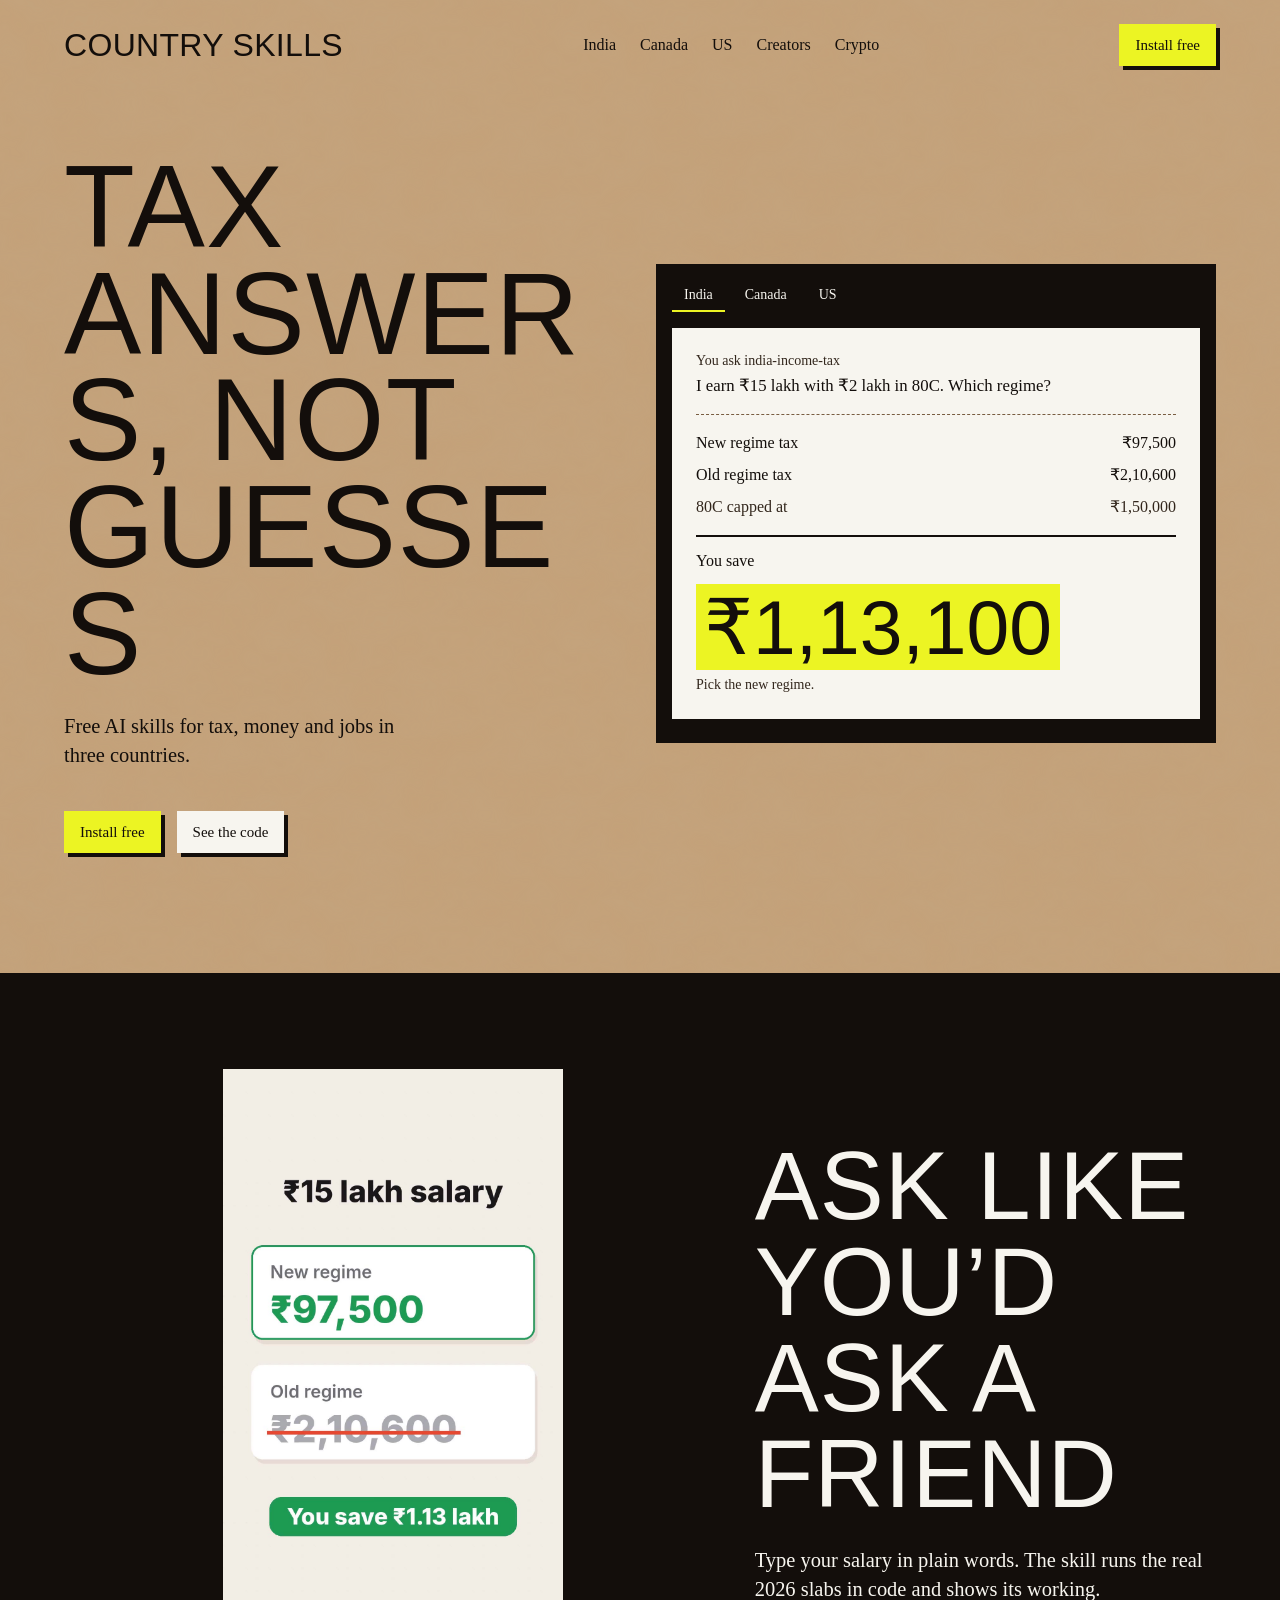
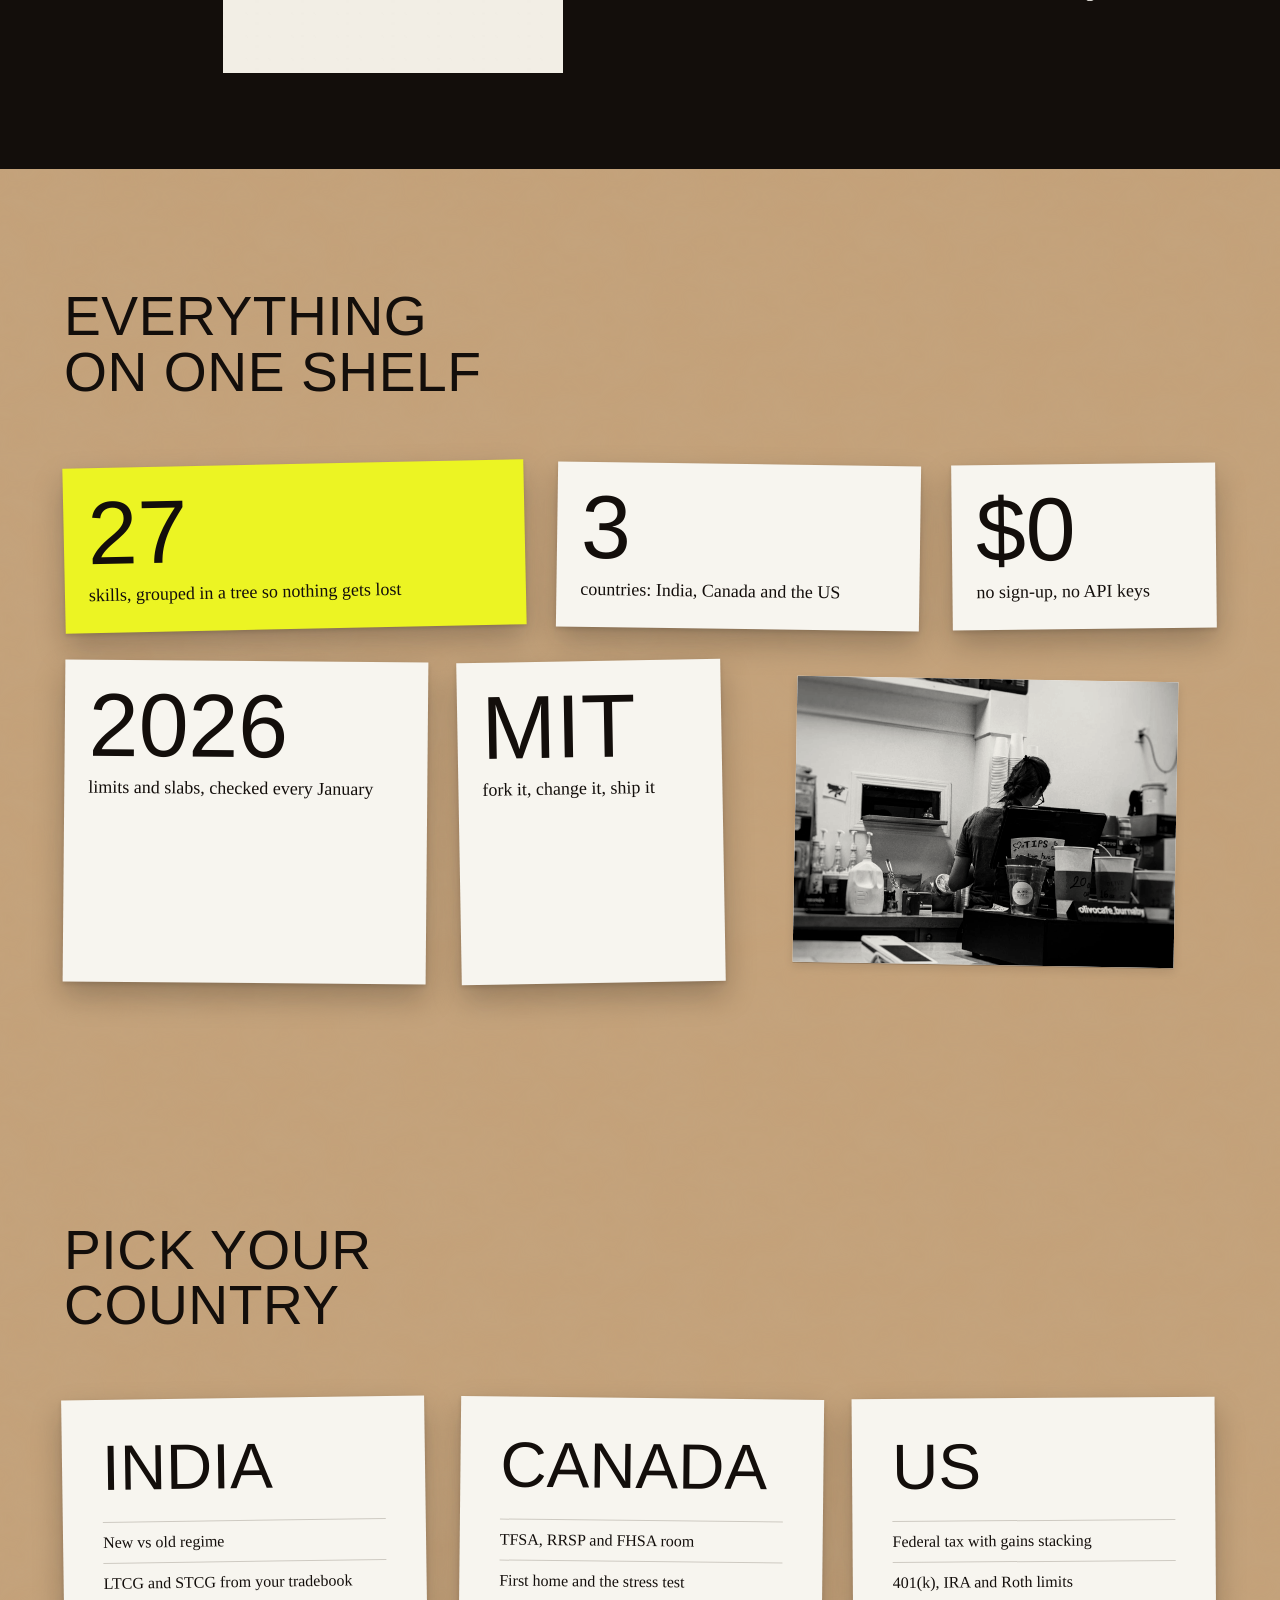
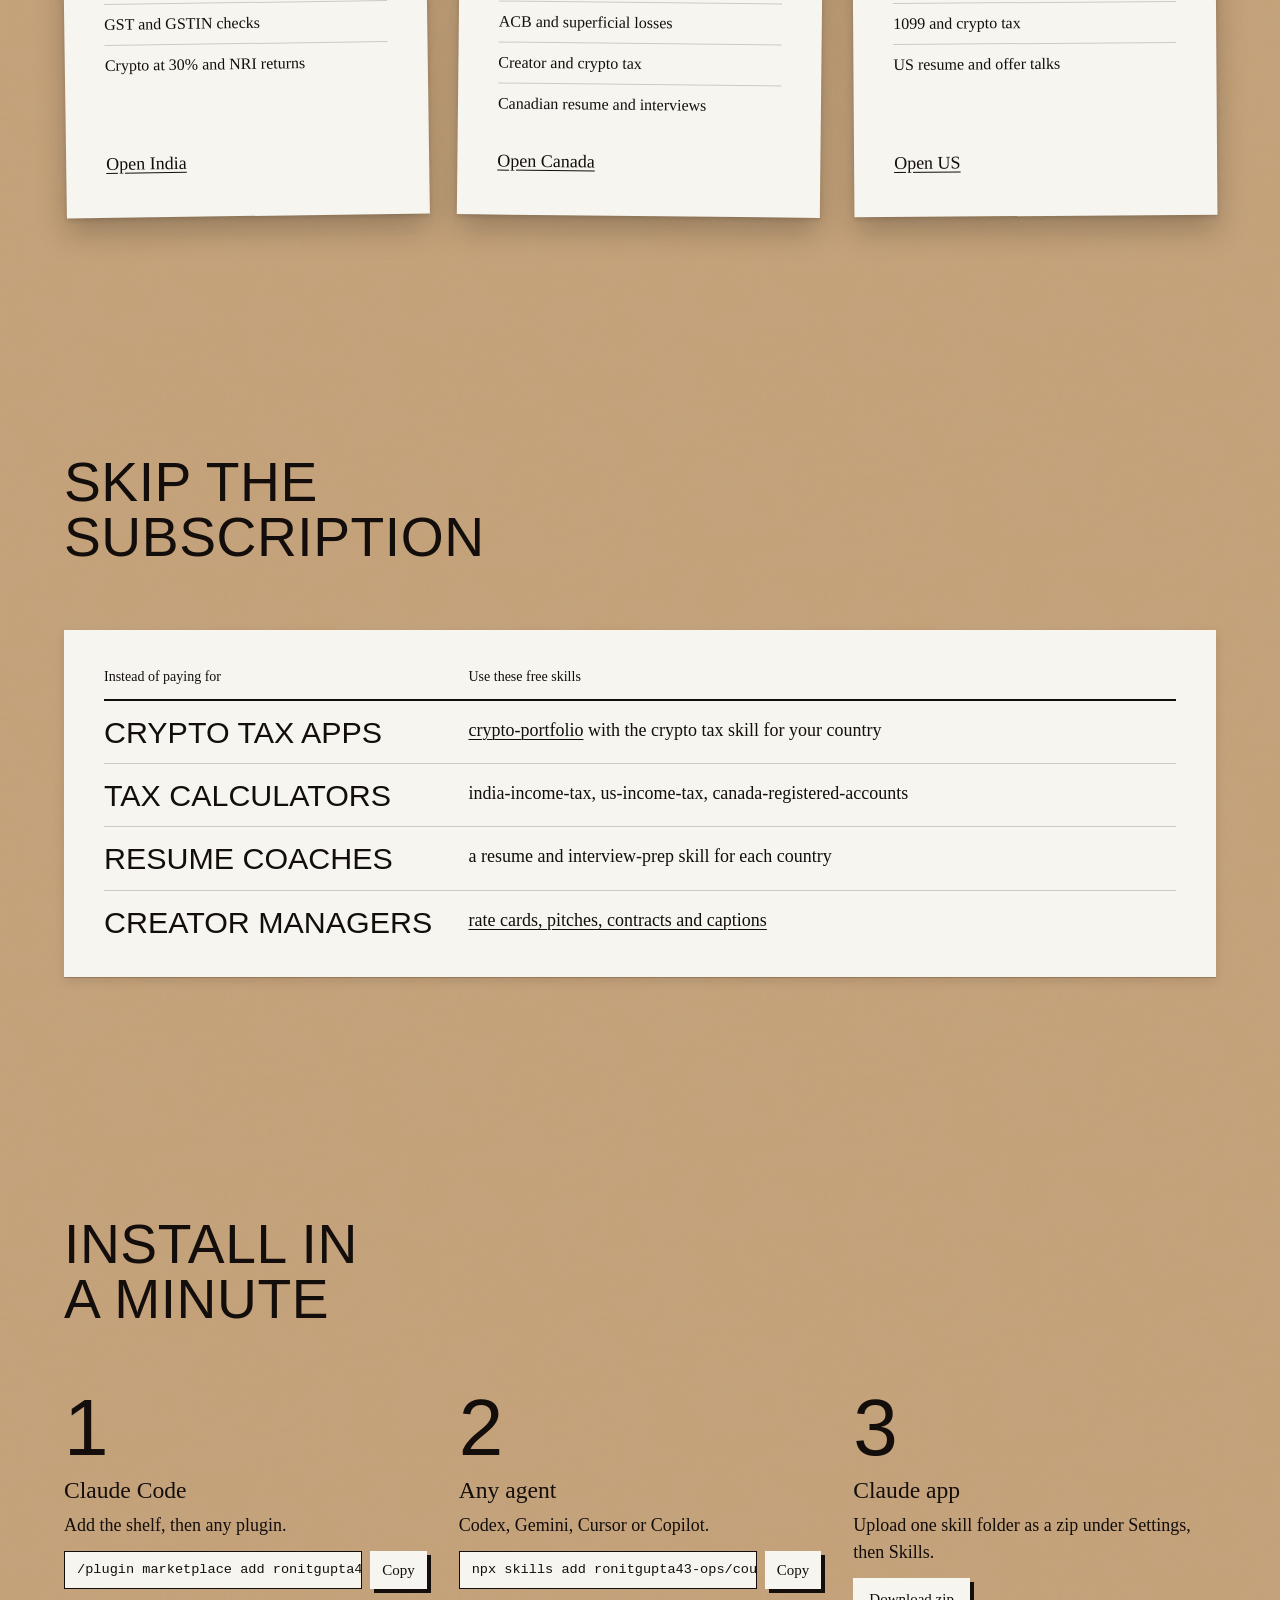
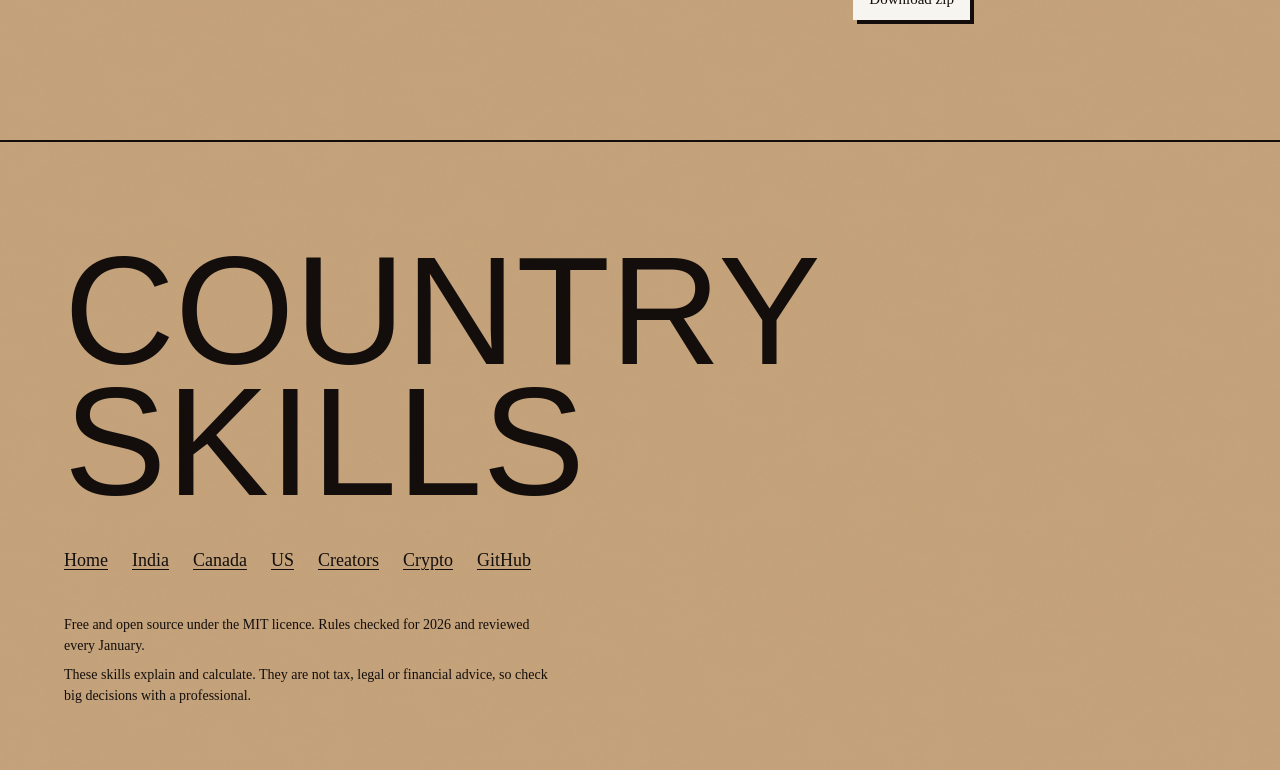
==== commit 265e0674: "Add canada-first-home and debt-payoff skills canada-first-home: minimum down payment, CMHC premium, " ====
--- a/docs/index.html
+++ b/docs/index.html
@@ -63,7 +63,7 @@
 <section class="container section">
   <h2>Everything on one shelf</h2>
   <div class="wall">
-    <div class="sheet sheet--fluoro w5" style="--r:-1.2deg"><span class="fig">25</span><p>skills, grouped in a tree so nothing gets lost</p></div>
+    <div class="sheet sheet--fluoro w5" style="--r:-1.2deg"><span class="fig">27</span><p>skills, grouped in a tree so nothing gets lost</p></div>
     <div class="sheet w4" style="--r:0.8deg"><span class="fig">3</span><p>countries: India, Canada and the US</p></div>
     <div class="sheet w3" style="--r:-0.6deg"><span class="fig">$0</span><p>no sign-up, no API keys</p></div>
     <div class="sheet w4" style="--r:0.5deg"><span class="fig">2026</span><p>limits and slabs, checked every January</p></div>
@@ -80,7 +80,7 @@
     <a class="board sheet" href="india.html" style="--r:-0.8deg"><span class="name">India</span>
       <ul><li>New vs old regime</li><li>LTCG and STCG from your tradebook</li><li>GST and GSTIN checks</li><li>Crypto at 30% and NRI returns</li></ul><span class="go">Open India</span></a>
     <a class="board sheet" href="canada.html" style="--r:0.6deg"><span class="name">Canada</span>
-      <ul><li>TFSA, RRSP and FHSA room</li><li>ACB and superficial losses</li><li>Creator and crypto tax</li><li>Canadian resume and interviews</li></ul><span class="go">Open Canada</span></a>
+      <ul><li>TFSA, RRSP and FHSA room</li><li>First home and the stress test</li><li>ACB and superficial losses</li><li>Creator and crypto tax</li><li>Canadian resume and interviews</li></ul><span class="go">Open Canada</span></a>
     <a class="board sheet" href="us.html" style="--r:-0.4deg"><span class="name">US</span>
       <ul><li>Federal tax with gains stacking</li><li>401(k), IRA and Roth limits</li><li>1099 and crypto tax</li><li>US resume and offer talks</li></ul><span class="go">Open US</span></a>
   </div>
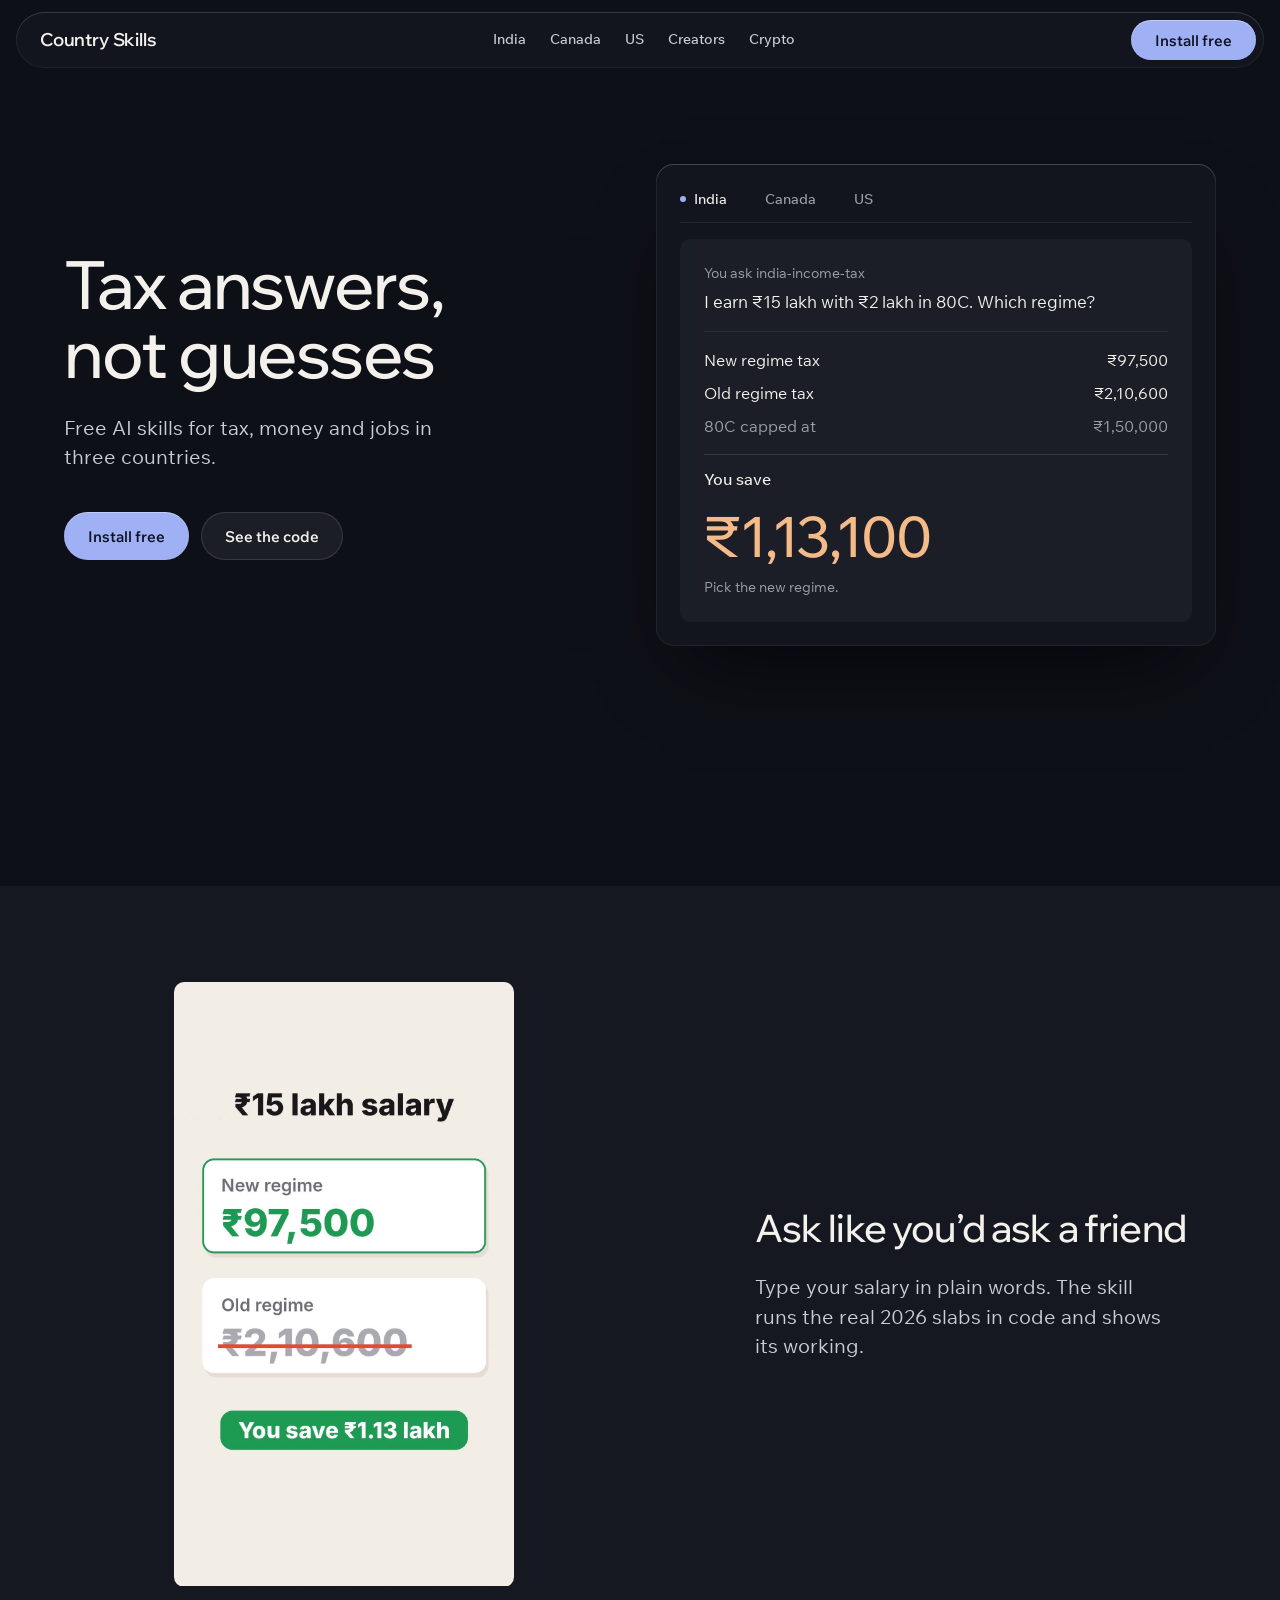
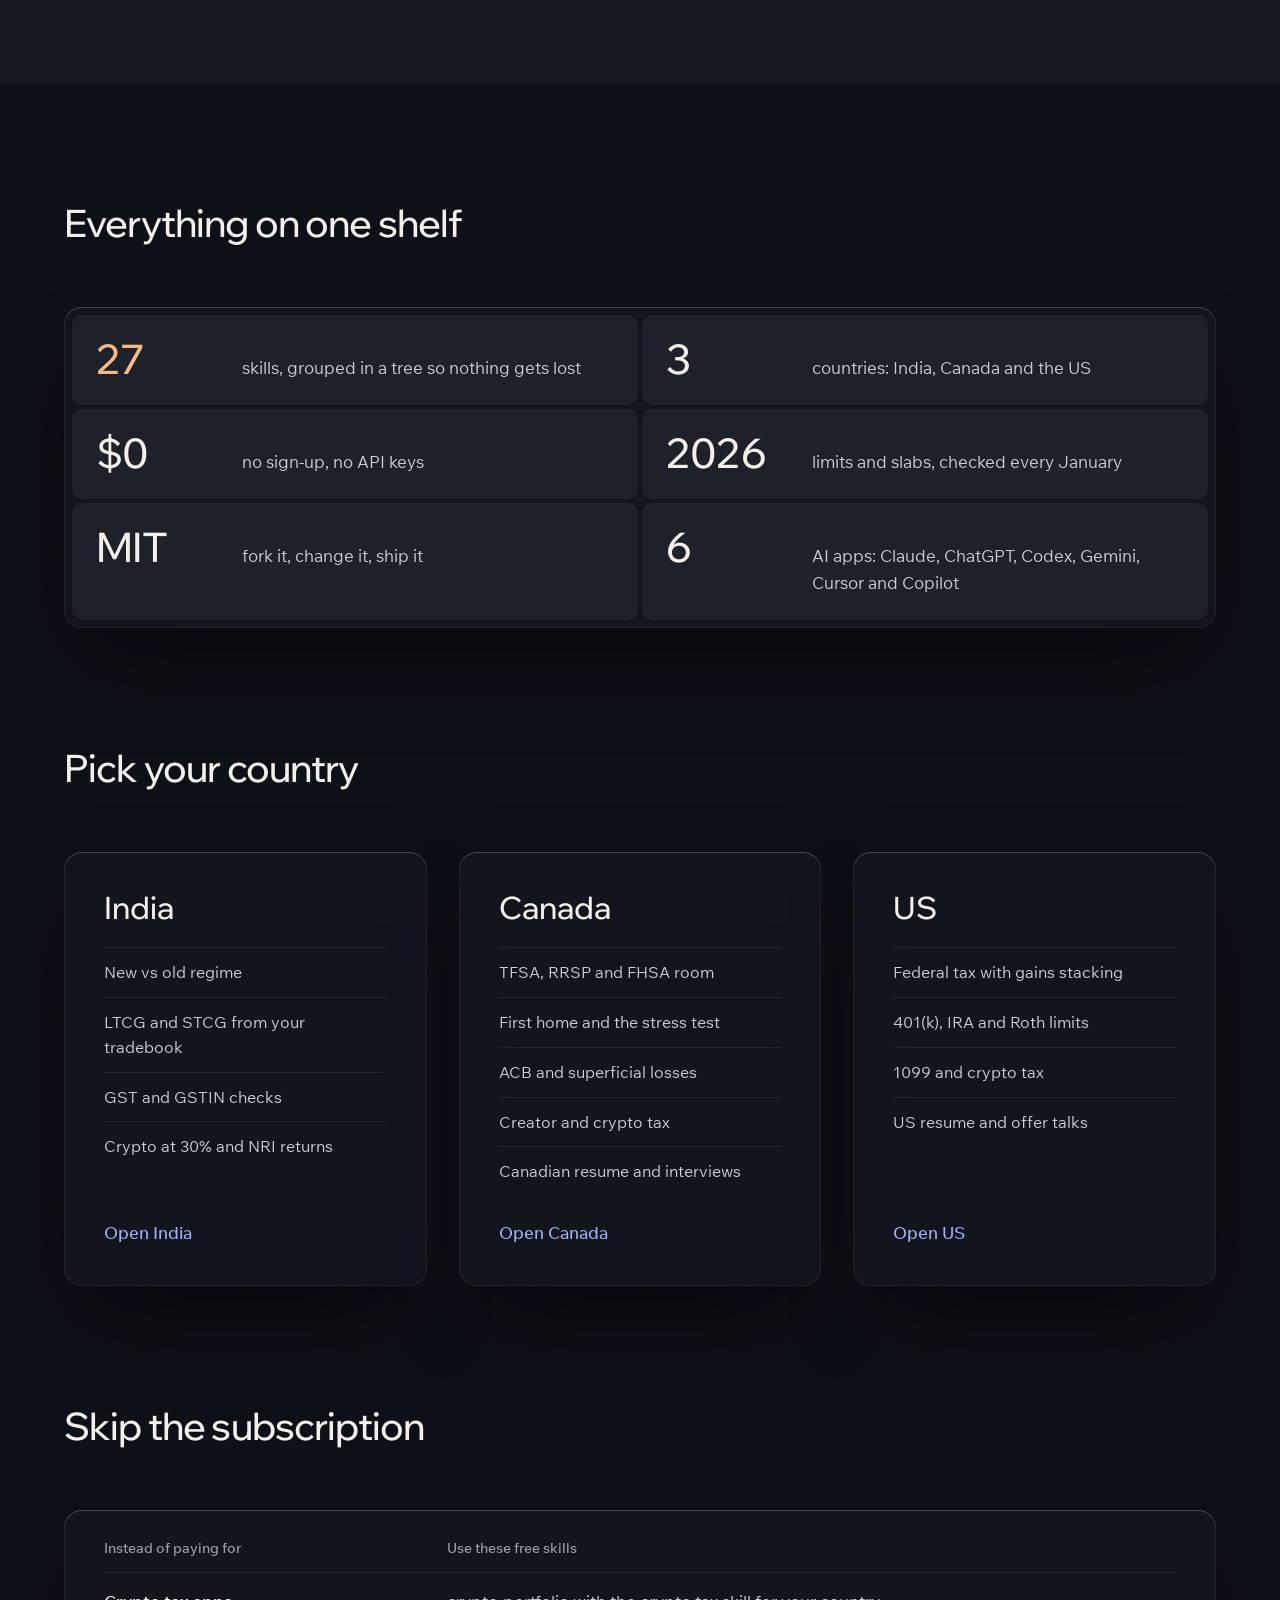
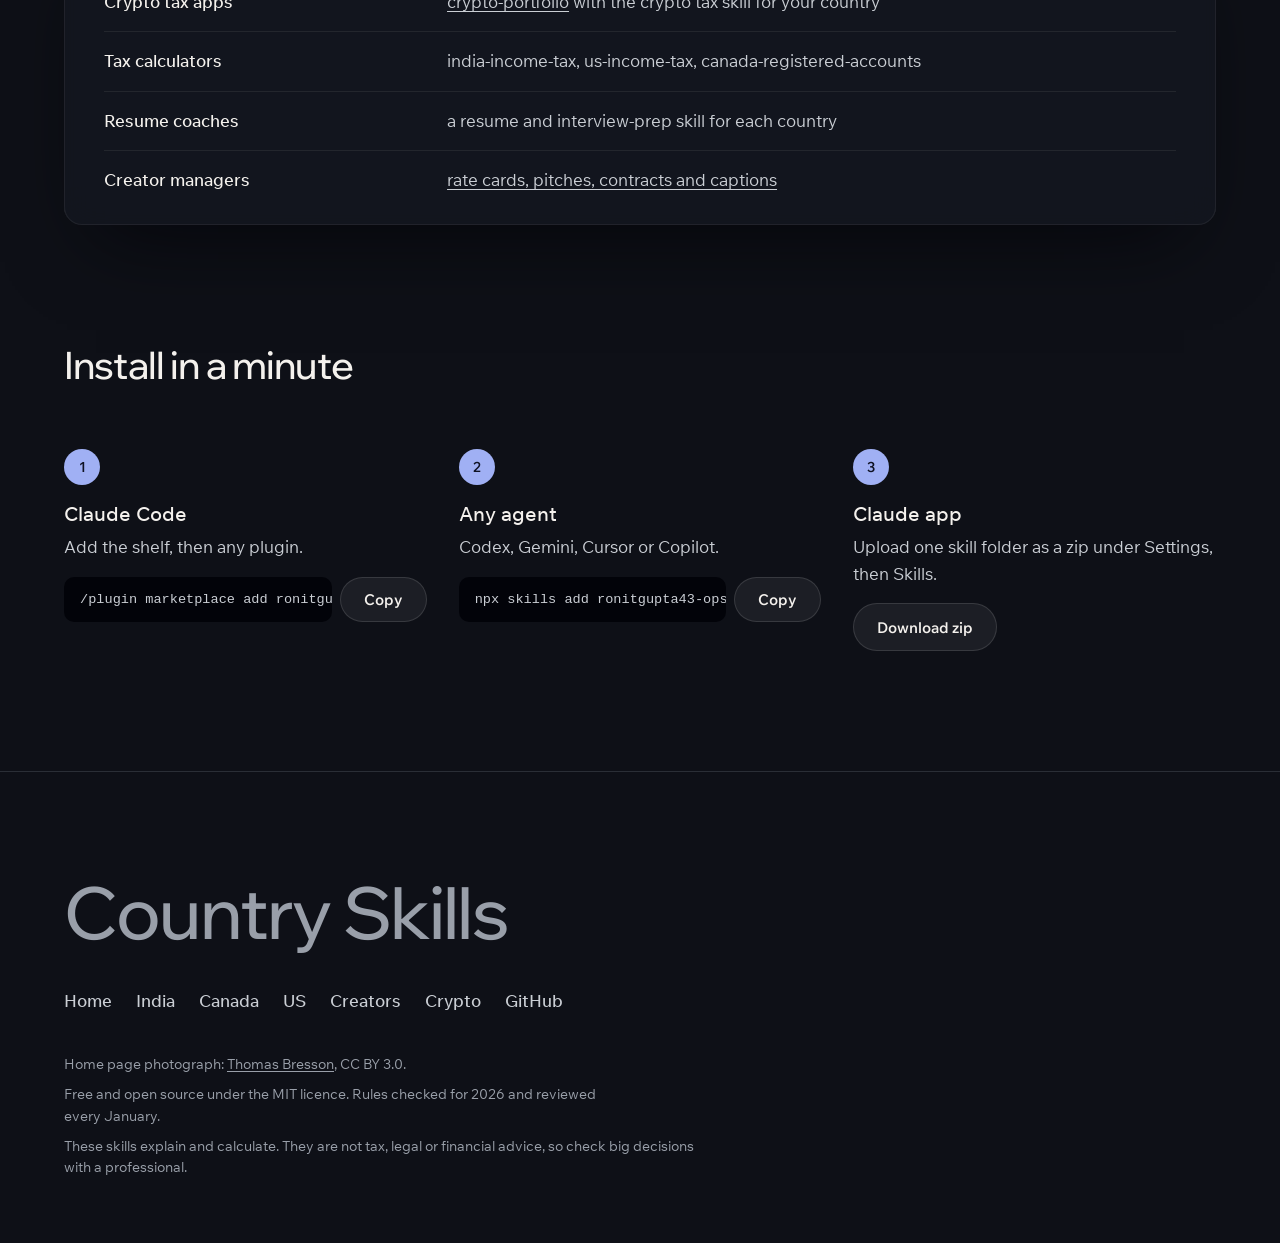
==== commit ef161848: "Restyle the website as premium glass: Dusk theme Smoked-glass panels with a lit edge on slate, Wix M" ====
--- a/docs/index.html
+++ b/docs/index.html
@@ -17,7 +17,8 @@
   <a class="btn btn--primary" href="index.html#install">Install free</a>
 </header>
 <main>
-<section class="container hero">
+<div class="hour" aria-hidden="true"><img src="https://upload.wikimedia.org/wikipedia/commons/thumb/4/46/Vallee-brouillard.jpg/1920px-Vallee-brouillard.jpg" srcset="https://upload.wikimedia.org/wikipedia/commons/thumb/4/46/Vallee-brouillard.jpg/960px-Vallee-brouillard.jpg 960w, https://upload.wikimedia.org/wikipedia/commons/thumb/4/46/Vallee-brouillard.jpg/1280px-Vallee-brouillard.jpg 1280w, https://upload.wikimedia.org/wikipedia/commons/thumb/4/46/Vallee-brouillard.jpg/1920px-Vallee-brouillard.jpg 1920w" sizes="100vw" alt="" onerror="this.parentNode.remove()"></div>
+<section class="container hero hero--hour">
   <div class="head">
     <h1>Tax answers, not guesses</h1>
     <p class="lead">Free AI skills for tax, money and jobs in three countries.</p>
@@ -68,9 +69,7 @@
     <div class="sheet w3" style="--r:-0.6deg"><span class="fig">$0</span><p>no sign-up, no API keys</p></div>
     <div class="sheet w4" style="--r:0.5deg"><span class="fig">2026</span><p>limits and slabs, checked every January</p></div>
     <div class="sheet w3" style="--r:-1deg"><span class="fig">MIT</span><p>fork it, change it, ship it</p></div>
-    <figure class="sheet sheet--card w5 photo" style="--r:1deg" data-slot="counter" data-alt="A shop counter with a card reader">
-      <img src="img/counter.jpg" alt="A shop counter with a card reader">
-    </figure>
+    <div class="sheet w5"><span class="fig">6</span><p>AI apps: Claude, ChatGPT, Codex, Gemini, Cursor and Copilot</p></div>
   </div>
 </section>
 
@@ -116,6 +115,7 @@
 <footer class="container footer">
   <p class="mast">Country Skills</p>
   <nav aria-label="Footer"><ul><li><a href="index.html">Home</a></li><li><a href="india.html">India</a></li><li><a href="canada.html">Canada</a></li><li><a href="us.html">US</a></li><li><a href="creators.html">Creators</a></li><li><a href="crypto.html">Crypto</a></li><li><a href="https://github.com/ronitgupta43-ops/country-skills">GitHub</a></li></ul></nav>
+  <p>Home page photograph: <a href="https://commons.wikimedia.org/wiki/File:Vallee-brouillard.jpg">Thomas Bresson</a>, CC BY 3.0.</p>
   <p>Free and open source under the MIT licence. Rules checked for 2026 and reviewed every January.</p>
   <p>These skills explain and calculate. They are not tax, legal or financial advice, so check big decisions with a professional.</p>
 </footer>
--- a/docs/site.css
+++ b/docs/site.css
@@ -1,181 +1,201 @@
-/* Hallmark · shape: Stage + Bento wall (multi-page) · genre: playful · theme: Paste-up (deal 3/3, seed multi-page-country-skills-free-skills-10de·fb26b080·2026-11-02·r0) · job: try · draw: manual
- * hero: Stage, the head left and the product sheet right · nav: edge-aligned wordmark, links, one action · footer: mast, the wordmark over the links · imagery: the product (slips, calculators, demo, video) + the user's own photographs · signature: the answer slip printing a real calculator result · pasteup: kraft
- * axes: mid/display-condensed/chromatic-yellow · posture: committed · contrast: pass · fold: pass · v2.0.0 */
-/* Hallmark · pre-emit critique: P3 H3 E3 S3 R3 V3 · weakest: R, motion is added on the user's request (print, count-up, video) though the theme keeps still; each answers an action or shows a result */
-/* waive: theme Motion "nothing reveals": the user asked for animation; motion is limited to the slip print, count-up and video, all off under reduced motion */
+/* Hallmark · shape: Stage + tally (multi-page, kept) · genre: modern-minimal · theme: Dusk (custom, user asked for premium glassmorphism) · redesign: restyle · dusk: fog/periwinkle-apricot/glass
+ * hero: Stage over a photograph of fog at dusk, the head on its palest part, the answer slip in smoked glass · nav: slate glass bar, wordmark, links, one pill · footer: wordmark over links and credits · imagery: one library photograph (CC BY), the user's photos, the product (slip, calculators, video) · signature: the answer slip printing a real result in smoked glass over the fog
+ * axes: dark/grotesk-sans/cool · posture: committed · contrast: pass · fold: pass · v2.0.0 */
+/* Hallmark · pre-emit critique: P3 H3 E3 S3 R3 V3 · weakest: R, the facts wall was a tile grid the theme forbids; it is now one glass tally of ruled rows */
+/* waive: 29 and F7, the user asked for glassmorphism; glass is the theme's product surface, never nested, always with its lit edge */
+/* waive: theme Motion: the slip print and count-up stay because they show a result being worked out; all still under reduced motion */
 @import url("./tokens.css");
 @import url("./base.css");
 
-@font-face { font-family: "League Gothic"; src: url(fonts/league-gothic-latin-400-normal.woff2) format("woff2"); font-weight: 400; font-display: swap; }
-@font-face { font-family: "Newsreader"; src: url(fonts/newsreader-latin-opsz-normal.woff2) format("woff2-variations"); font-weight: 200 800; font-style: normal; font-display: swap; unicode-range: U+0000-00FF, U+0131, U+0152-0153, U+02BB-02BC, U+02C6, U+02DA, U+02DC, U+2000-206F, U+20AC, U+2122, U+2212; }
-@font-face { font-family: "Newsreader"; src: url(fonts/newsreader-latin-ext-opsz-normal.woff2) format("woff2-variations"); font-weight: 200 800; font-style: normal; font-display: swap; unicode-range: U+0100-02BA, U+20A0-20C0, U+2113; }
-@font-face { font-family: "Newsreader"; src: url(fonts/newsreader-latin-wght-italic.woff2) format("woff2-variations"); font-weight: 200 800; font-style: italic; font-display: swap; unicode-range: U+0000-00FF, U+2000-206F; }
-@font-face { font-family: "Newsreader"; src: url(fonts/newsreader-latin-ext-wght-italic.woff2) format("woff2-variations"); font-weight: 200 800; font-style: italic; font-display: swap; unicode-range: U+0100-02BA, U+20A0-20C0; }
-
-:root { --font-display: "League Gothic", "Newsreader", Impact, sans-serif; --offset: 4px 4px 0 var(--color-ink); }
-body { font-size: 1.125rem; line-height: 1.5; }
-h1, h2 { font-weight: 400; text-transform: uppercase; line-height: 1; }
-h1 { font-size: calc(var(--text-display) * 1.45); line-height: 0.92; max-width: 11ch; }
-h2 { font-size: calc(var(--text-section) * 1.15); max-width: 16ch; }
-h3 { font: 500 var(--text-title)/1.2 var(--font-body); text-transform: none; letter-spacing: 0; }
-.section { padding-block: var(--section-gap-s); }
-
-/* fibre wash on the board */
-.fibre { position: relative; isolation: isolate; }
-.fibre::before { content: ""; position: absolute; inset: 0; z-index: -1; opacity: 0.5; mix-blend-mode: multiply; pointer-events: none;
-  background-image: url("data:image/svg+xml,%3Csvg xmlns='http://www.w3.org/2000/svg' width='300' height='300'%3E%3Cfilter id='p'%3E%3CfeTurbulence type='fractalNoise' baseFrequency='0.02 0.03' numOctaves='3' seed='7'/%3E%3CfeColorMatrix values='0 0 0 0 0.55 0 0 0 0 0.45 0 0 0 0 0.3 0 0 0 0.28 0'/%3E%3C/filter%3E%3Crect width='100%25' height='100%25' filter='url(%23p)'/%3E%3C/svg%3E"); }
+@font-face { font-family: "Wix Madefor Display"; src: url(fonts/wix-madefor-display-latin-500-normal.woff2) format("woff2"); font-weight: 500; font-display: swap; unicode-range: U+0000-00FF, U+2000-206F, U+2212; }
+@font-face { font-family: "Wix Madefor Display"; src: url(fonts/wix-madefor-display-latin-ext-500-normal.woff2) format("woff2"); font-weight: 500; font-display: swap; unicode-range: U+0100-02FF, U+20A0-20C0; }
+@font-face { font-family: "Wix Madefor Display"; src: url(fonts/wix-madefor-display-latin-600-normal.woff2) format("woff2"); font-weight: 600; font-display: swap; unicode-range: U+0000-00FF, U+2000-206F, U+2212; }
+@font-face { font-family: "Wix Madefor Display"; src: url(fonts/wix-madefor-display-latin-ext-600-normal.woff2) format("woff2"); font-weight: 600; font-display: swap; unicode-range: U+0100-02FF, U+20A0-20C0; }
+@font-face { font-family: "Wix Madefor Text"; src: url(fonts/wix-madefor-text-latin-400-normal.woff2) format("woff2"); font-weight: 400; font-display: swap; unicode-range: U+0000-00FF, U+2000-206F, U+2212; }
+@font-face { font-family: "Wix Madefor Text"; src: url(fonts/wix-madefor-text-latin-ext-400-normal.woff2) format("woff2"); font-weight: 400; font-display: swap; unicode-range: U+0100-02FF, U+20A0-20C0; }
+@font-face { font-family: "Wix Madefor Text"; src: url(fonts/wix-madefor-text-latin-500-normal.woff2) format("woff2"); font-weight: 500; font-display: swap; unicode-range: U+0000-00FF, U+2000-206F, U+2212; }
+@font-face { font-family: "Wix Madefor Text"; src: url(fonts/wix-madefor-text-latin-ext-500-normal.woff2) format("woff2"); font-weight: 500; font-display: swap; unicode-range: U+0100-02FF, U+20A0-20C0; }
+@font-face { font-family: "Wix Madefor Text"; src: url(fonts/wix-madefor-text-latin-600-normal.woff2) format("woff2"); font-weight: 600; font-display: swap; unicode-range: U+0000-00FF, U+2000-206F, U+2212; }
+@font-face { font-family: "Wix Madefor Text"; src: url(fonts/wix-madefor-text-latin-ext-600-normal.woff2) format("woff2"); font-weight: 600; font-display: swap; unicode-range: U+0100-02FF, U+20A0-20C0; }
+
+body { font-size: 1.0625rem; line-height: 1.55; }
+::selection { background: var(--color-accent); color: var(--color-accent-ink); }
+h1, h2, h3 { font-family: var(--font-display); font-weight: var(--display-weight); letter-spacing: var(--tracking-display); line-height: 1.04; }
+h1 { font-size: clamp(2.75rem, 5.2vw, 4.75rem); max-width: 13ch; }
+h2 { font-size: clamp(2rem, 3vw, 3rem); max-width: 18ch; }
+h3 { font: 500 var(--text-lg)/1.25 var(--font-body); letter-spacing: 0; }
+.lead, .two .words p { color: var(--color-ink-2); font-size: var(--text-lead); }
+.section { padding-block: var(--section-gap-s) 0; }
+.big, .fig, .row, .ledger, .result, .typed td { font-variant-numeric: tabular-nums; }
+
+/* glass: one recipe, never nested */
+.glass, .sheet, .printer, .board, .typed, .calc, .ledger, .wall, .asks { background: var(--glass); -webkit-backdrop-filter: blur(var(--glass-blur)) saturate(1.35); backdrop-filter: blur(var(--glass-blur)) saturate(1.35); box-shadow: var(--glass-hi), var(--shadow-card); border-radius: var(--radius-card); }
+.wall .sheet, .calc .result, .merge .sources .sheet { background: color-mix(in oklab, var(--color-light) 5%, transparent); -webkit-backdrop-filter: none; backdrop-filter: none; box-shadow: none; }
 
 /* nav */
-.nav { display: flex; align-items: center; justify-content: space-between; gap: var(--space-lg); padding-block: var(--space-lg); }
-.wordmark { font: 400 2rem/1 var(--font-display); text-transform: uppercase; letter-spacing: var(--tracking-display); text-decoration: none; }
-.nav ul { display: flex; gap: var(--space-lg); list-style: none; margin: 0; padding: 0; font-weight: 500; font-size: 1rem; }
-.nav a:not(.btn):not(.wordmark) { text-decoration: none; }
-.nav a:not(.btn):not(.wordmark):hover, .nav a[aria-current="page"] { text-decoration: underline; text-decoration-thickness: 2px; }
+.nav { position: sticky; top: var(--space-sm); z-index: var(--z-sticky-nav); display: flex; align-items: center; justify-content: space-between; gap: var(--space-lg); margin-top: var(--space-sm); padding: var(--space-xs) var(--space-xs) var(--space-xs) var(--space-lg); background: var(--glass); -webkit-backdrop-filter: blur(var(--glass-blur)) saturate(1.35); backdrop-filter: blur(var(--glass-blur)) saturate(1.35); box-shadow: var(--glass-hi); border-radius: var(--radius-pill); max-width: calc(var(--container) - 2 * var(--gutter)); width: calc(100% - 2 * var(--space-md)); }
+.wordmark { font: 600 1.125rem/1 var(--font-display); letter-spacing: -0.01em; text-decoration: none; color: var(--color-ink); }
+.nav ul { display: flex; gap: var(--space-lg); list-style: none; margin: 0; padding: 0; font-weight: 500; font-size: var(--text-sm); }
+.nav ul a { text-decoration: none; color: var(--color-ink-2); }
+.nav ul a:hover, .nav a[aria-current="page"] { color: var(--color-ink); }
+.nav a[aria-current="page"]::before { content: ""; display: inline-block; width: 6px; height: 6px; border-radius: 50%; background: var(--color-accent); margin-right: var(--space-xs); vertical-align: middle; }
 
 /* controls */
-.btn { display: inline-flex; align-items: center; border: 0; border-radius: 0; padding: var(--space-sm) var(--space-md); font: 500 15px/1.2 var(--font-body); color: var(--color-ink); text-decoration: none; cursor: pointer; white-space: nowrap;
-  box-shadow: var(--offset); transition: translate var(--dur-micro) var(--ease-out), box-shadow var(--dur-micro) var(--ease-out); }
-.btn:hover { translate: 1px 1px; box-shadow: 3px 3px 0 var(--color-ink); }
-.btn:disabled { opacity: .5; cursor: not-allowed; translate: none; }
-.btn:active { translate: 4px 4px; box-shadow: none; }
-.btn--primary { background: var(--color-accent); color: var(--color-accent-ink); }
-.btn--secondary { background: var(--color-paper-3); }
-.actions { display: flex; flex-wrap: wrap; gap: var(--space-md); margin-top: var(--space-xl); }
-
-/* sheets */
-.sheet { background: var(--color-paper-3); box-shadow: var(--shadow-sheet); rotate: var(--r, 0deg); padding: var(--space-xl); position: relative; }
-.sheet--fluoro { background: var(--color-accent); color: var(--color-accent-ink); }
-.sheet--card { box-shadow: var(--shadow-card); }
-.cap { font-size: var(--text-sm); font-weight: 500; margin-top: var(--space-sm); }
+.btn { display: inline-flex; align-items: center; min-height: 48px; padding: 0 var(--space-lg); border: 0; border-radius: var(--radius-pill); font: 600 0.9375rem/1 var(--font-body); text-decoration: none; white-space: nowrap; cursor: pointer; transition: background-color var(--dur-short) var(--ease-out), box-shadow var(--dur-short) var(--ease-out); }
+.btn--primary { background: var(--color-accent); color: var(--color-accent-ink); box-shadow: inset 0 1px 0 color-mix(in oklab, var(--color-light) 35%, transparent); }
+.btn--primary:hover { background: var(--color-accent-hi); box-shadow: inset 0 1px 0 color-mix(in oklab, var(--color-light) 35%, transparent), 0 0 0 4px color-mix(in oklab, var(--color-accent) 22%, transparent); }
+.btn--secondary { background: color-mix(in oklab, var(--color-light) 6%, transparent); color: var(--color-ink); box-shadow: inset 0 0 0 1px color-mix(in oklab, var(--color-light) 12%, transparent); }
+.btn--secondary:hover { background: color-mix(in oklab, var(--color-light) 11%, transparent); }
+.btn:active { translate: 0 1px; }
+.btn:disabled, button:disabled { opacity: 0.45; cursor: not-allowed; }
+.actions { display: flex; flex-wrap: wrap; gap: var(--space-sm); margin-top: var(--space-xl); }
+.nav .btn { min-height: 40px; }
+
+/* the hour: photograph behind the home hero */
+.hour { position: absolute; inset: 0 0 auto; height: min(100svh, 980px); z-index: -1; overflow: hidden; }
+.hour img { width: 100%; height: 100%; object-fit: cover; object-position: 50% 60%; animation: drift 48s var(--ease-in-out) infinite alternate; }
+.hour::after { content: ""; position: absolute; inset: 0; background: radial-gradient(ellipse 50% 58% at 22% 52%, color-mix(in oklab, var(--color-fog) 78%, transparent), transparent 78%), linear-gradient(to bottom, transparent 62%, var(--color-paper)); }
+@keyframes drift { to { transform: scale(1.06) translateX(-2%); } }
+main { position: relative; isolation: isolate; }
+main:has(.hour) .hero--hour .head h1 { color: var(--color-day-ink); }
+main:has(.hour) .hero--hour .head .lead { color: var(--color-day-muted); }
+main:has(.hour) .hero--hour .head .btn--secondary { background: color-mix(in oklab, var(--color-fog) 70%, transparent); color: var(--color-day-ink); box-shadow: none; }
 
 /* hero */
-.hero { display: grid; grid-template-columns: repeat(12, minmax(0, 1fr)); gap: var(--gap-columns); align-items: center; padding-block: var(--space-2xl) var(--section-gap-s); }
+.hero { display: grid; grid-template-columns: repeat(12, minmax(0, 1fr)); gap: var(--gap-columns); align-items: center; padding-block: var(--space-3xl) var(--section-gap-s); }
 .hero > .head { grid-column: 1 / span 6; }
 .hero > .product { grid-column: 7 / span 6; }
-.hero .lead { margin-top: var(--space-lg); max-width: 34ch; }
-
-/* the answer slip */
-.printer { background: var(--color-ink); padding: var(--space-md) var(--space-md) 0; box-shadow: var(--shadow-sheet); }
-.printer-tabs { display: flex; gap: var(--space-xs); margin-bottom: var(--space-md); }
-.printer-tabs button { border: 0; background: transparent; color: var(--color-paper-3); padding: var(--space-xs) var(--space-sm); font: 500 var(--text-sm)/1 var(--font-body); cursor: pointer; border-bottom: 2px solid transparent; }
-.printer-tabs button[aria-selected="true"] { border-bottom-color: var(--color-accent); }
-.printer-tabs button:hover { color: var(--color-accent); }
-.paper-out { overflow: hidden; padding: 0 var(--space-xs) var(--space-lg); margin-inline: calc(var(--space-xs) * -1); }
-.slip { background: var(--color-paper-3); padding: var(--space-lg); font-variant-numeric: tabular-nums; }
-.slip.printing { animation: print 900ms var(--ease-out) both; }
-@keyframes print { from { transform: translateY(-104%); } to { transform: none; } }
-.slip .ask { font-size: 1.05rem; line-height: 1.35; padding-bottom: var(--space-md); margin-bottom: var(--space-sm); border-bottom: 1px dashed var(--color-rule); }
+.hero .lead { margin-top: var(--space-lg); max-width: 36ch; }
+.hero > .product[data-slot] { background: none; overflow: visible; }
+
+/* the answer slip, in glass */
+.printer { padding: var(--space-lg); }
+.printer-tabs { display: flex; gap: var(--space-lg); margin-bottom: var(--space-md); padding-bottom: var(--space-sm); border-bottom: 1px solid color-mix(in oklab, var(--color-light) 7%, transparent); }
+.printer-tabs button { display: inline-flex; align-items: center; gap: var(--space-xs); border: 0; background: none; padding: var(--space-2xs) 0; color: var(--color-muted); font: 500 var(--text-sm)/1 var(--font-body); cursor: pointer; }
+.printer-tabs button::before { content: ""; width: 6px; height: 6px; border-radius: 50%; background: transparent; }
+.printer-tabs button[aria-selected="true"] { color: var(--color-ink); }
+.printer-tabs button[aria-selected="true"]::before { background: var(--color-accent); }
+.printer-tabs button:hover { color: var(--color-ink); }
+.paper-out { overflow: hidden; }
+.slip { background: color-mix(in oklab, var(--color-light) 4%, transparent); border-radius: var(--radius-inner); padding: var(--space-lg); }
+.slip.printing { animation: rise 700ms var(--ease-out) both; }
+@keyframes rise { from { opacity: 0; transform: translateY(12px); } to { opacity: 1; transform: none; } }
+.slip .ask { font-size: 1.0625rem; color: var(--color-ink); padding-bottom: var(--space-md); margin-bottom: var(--space-sm); border-bottom: 1px solid color-mix(in oklab, var(--color-light) 7%, transparent); }
 .slip .ask small { display: block; font-size: var(--text-sm); color: var(--color-muted); margin-bottom: var(--space-2xs); }
 .row { display: flex; justify-content: space-between; gap: var(--space-md); padding: var(--space-2xs) 0; font-size: 1rem; }
 .row.quiet { color: var(--color-muted); }
-.row.total { border-top: 2px solid var(--color-ink); margin-top: var(--space-sm); padding-top: var(--space-sm); font-weight: 500; }
-.big { display: block; font: 400 clamp(3rem, 6vw, 5rem)/0.9 var(--font-display); margin-top: var(--space-md); }
-.mark { background: var(--color-accent); padding: 0 var(--space-xs); }
-.slip .note { margin-top: var(--space-sm); font-size: var(--text-sm); color: var(--color-muted); }
-
-/* toner band */
-.band { background: var(--color-ink); color: var(--color-paper-3); padding-block: var(--space-3xl); }
-.band h2 { color: var(--color-paper-3); font-size: calc(var(--text-display) * 1.2); max-width: 20ch; }
-.band .lead { color: var(--color-paper-3); margin-top: var(--space-lg); }
-
-/* two-up: media beside words */
+.row.total { border-top: 1px solid color-mix(in oklab, var(--color-light) 12%, transparent); margin-top: var(--space-sm); padding-top: var(--space-sm); font-weight: 500; }
+.big { display: block; font: 500 clamp(2.5rem, 4.4vw, 3.75rem)/1 var(--font-display); letter-spacing: -0.02em; margin-top: var(--space-sm); color: var(--color-ink); }
+.mark { color: var(--color-accent-2); }
+.slip .note, .cap { margin-top: var(--space-sm); font-size: var(--text-sm); color: var(--color-muted); }
+
+/* bands */
+.band { background: var(--color-paper-2); color: var(--color-ink); padding-block: var(--space-3xl); margin-top: var(--section-gap-s); }
+.band h2 { color: var(--color-ink); }
+.band .lead { margin-top: var(--space-lg); }
+
+/* media beside words */
 .two { display: grid; grid-template-columns: repeat(12, minmax(0, 1fr)); gap: var(--gap-columns); align-items: center; }
 .two > .words { grid-column: 1 / span 5; }
-.two > .media { grid-column: 6 / span 7; }
+.two > .media { grid-column: 7 / span 6; }
 .two.flip > .words { grid-column: 8 / span 5; order: 2; }
-.two.flip > .media { grid-column: 1 / span 7; order: 1; }
+.two.flip > .media { grid-column: 1 / span 6; order: 1; }
 .two .words p { margin-top: var(--space-lg); }
-.media.sheet { padding: var(--space-md) var(--space-md) var(--space-sm); }
-.media video, .media img { width: 100%; height: auto; }
+.media.sheet { padding: var(--space-sm); }
+.media img, .media video { width: 100%; height: auto; border-radius: var(--radius-inner); }
 .phone { max-width: 340px; margin-inline: auto; }
-.phone video { aspect-ratio: 9 / 16; object-fit: cover; background: var(--color-ink); }
-.photo { aspect-ratio: 4 / 3; }
-.photo > img { mix-blend-mode: multiply; }
-
-/* wall of flyers */
-.wall { display: grid; grid-template-columns: repeat(12, minmax(0, 1fr)); gap: var(--gap-columns); margin-top: var(--space-2xl); }
-.wall .sheet { padding: var(--space-lg); }
-.wall .fig { font: 400 clamp(3.5rem, 7vw, 6.5rem)/0.92 var(--font-display); display: block; }
-.wall .sheet p { margin-top: var(--space-xs); font-weight: 500; }
-.w4 { grid-column: span 4; } .w5 { grid-column: span 5; } .w3 { grid-column: span 3; } .w7 { grid-column: span 7; } .w6 { grid-column: span 6; } .w8 { grid-column: span 8; }
-
-/* country board */
+.phone video { aspect-ratio: 9 / 16; object-fit: cover; background: var(--color-shade); }
+.photo { aspect-ratio: 4 / 3; border-radius: var(--radius-card); overflow: hidden; box-shadow: var(--shadow-card); }
+.photo.sheet { padding: 0; }
+
+/* the facts: one glass tally of rows */
+.wall { display: grid; grid-template-columns: repeat(2, minmax(0, 1fr)); gap: var(--space-2xs); margin-top: var(--space-2xl); padding: var(--space-xs); }
+.wall:has(> :nth-child(3):last-child) { grid-template-columns: repeat(3, minmax(0, 1fr)); }
+.wall .sheet { display: flex; align-items: baseline; gap: var(--space-lg); padding: var(--space-lg); border-radius: var(--radius-inner); }
+.wall .fig { font: 500 clamp(2rem, 3.2vw, 2.75rem)/1 var(--font-display); letter-spacing: -0.02em; min-width: 4.5ch; color: var(--color-ink); }
+.wall .sheet--fluoro .fig { color: var(--color-accent-2); }
+.wall .sheet p { color: var(--color-ink-2); }
+
+/* country boards */
 .boards { display: grid; grid-template-columns: repeat(3, minmax(0, 1fr)); gap: var(--gap-columns); margin-top: var(--space-2xl); }
-.board { display: flex; flex-direction: column; text-decoration: none; padding: var(--space-xl); }
-.board .name { font: 400 clamp(3rem, 5vw, 4.5rem)/0.9 var(--font-display); text-transform: uppercase; }
+.board { display: flex; flex-direction: column; padding: var(--space-xl); text-decoration: none; color: var(--color-ink); transition: box-shadow var(--dur-short) var(--ease-out); }
+.board:hover { box-shadow: var(--glass-hi), var(--shadow-card), 0 0 0 1px color-mix(in oklab, var(--color-accent) 45%, transparent); }
+.board .name { font: 500 var(--text-2xl)/1 var(--font-display); }
 .board ul { list-style: none; padding: 0; margin: var(--space-lg) 0; flex: 1; }
-.board li { padding: var(--space-xs) 0; border-top: 1px solid var(--color-rule-2); font-size: 1rem; }
-.board .go { text-decoration: underline; font-weight: 500; }
-.board:hover .go { text-decoration-thickness: 3px; }
-
-/* typed sheet (table) */
-.typed { margin-top: var(--space-2xl); padding: var(--space-lg) var(--space-xl); }
+.board li { padding: var(--space-sm) 0; border-top: 1px solid color-mix(in oklab, var(--color-light) 7%, transparent); color: var(--color-ink-2); font-size: 1rem; }
+.board .go { color: var(--color-accent); font-weight: 500; }
+
+/* table */
+.typed { margin-top: var(--space-2xl); padding: var(--space-md) var(--space-xl); }
 .typed table { width: 100%; border-collapse: collapse; }
-.typed th { text-align: left; font-weight: 500; font-size: var(--text-sm); padding: var(--space-sm) var(--space-md) var(--space-sm) 0; border-bottom: 2px solid var(--color-ink); }
-.typed td { padding: var(--space-md) var(--space-md) var(--space-md) 0; border-bottom: 1px solid var(--color-rule-2); vertical-align: top; }
-.typed td:first-child { font: 400 1.9rem/1 var(--font-display); text-transform: uppercase; width: 34%; }
-.typed tr:last-child td { border-bottom: 0; }
-.typed s { text-decoration-thickness: 2px; }
-
-/* calculator form as a sheet */
-.calc { display: grid; grid-template-columns: minmax(0, 1fr) minmax(0, 1fr); gap: var(--space-lg); padding: var(--space-xl); }
+.typed th { text-align: left; font-weight: 500; font-size: var(--text-sm); color: var(--color-muted); padding: var(--space-sm) var(--space-md) var(--space-sm) 0; }
+.typed td { padding: var(--space-md) var(--space-md) var(--space-md) 0; border-top: 1px solid color-mix(in oklab, var(--color-light) 7%, transparent); vertical-align: top; color: var(--color-ink-2); }
+.typed td:first-child { color: var(--color-ink); font-weight: 500; width: 32%; }
+
+/* calculators */
+.calc { display: grid; grid-template-columns: repeat(2, minmax(0, 1fr)); gap: var(--gap-columns); padding: var(--space-xl); }
 .calc fieldset { border: 0; margin: 0; padding: 0; display: grid; gap: var(--space-md); align-content: start; }
-.calc legend { font-weight: 500; font-size: 1.125rem; margin-bottom: var(--space-sm); padding: 0; }
-.calc label { display: grid; gap: var(--space-2xs); font-weight: 500; font-size: var(--text-sm); }
-.calc input, .calc select { width: 100%; border: 1px solid var(--color-ink); border-radius: 0; background: var(--color-paper-3); padding: var(--space-sm); font-size: 1.125rem; font-variant-numeric: tabular-nums; }
-.calc input:focus-visible, .calc select:focus-visible { outline: 2px solid var(--color-focus); outline-offset: 0; }
+.calc legend { font: 500 var(--text-lg)/1.2 var(--font-display); margin-bottom: var(--space-sm); padding: 0; }
+.calc label { display: grid; gap: var(--space-xs); font-weight: 500; font-size: var(--text-sm); color: var(--color-ink-2); }
+.calc input, .calc select { width: 100%; border: 0; border-radius: var(--radius-inner); background: color-mix(in oklab, var(--color-light) 6%, transparent); box-shadow: inset 0 0 0 1px color-mix(in oklab, var(--color-light) 10%, transparent); color: var(--color-ink); padding: var(--space-sm) var(--space-md); font: 500 1.0625rem/1.3 var(--font-body); font-variant-numeric: tabular-nums; caret-color: var(--color-accent); }
+.calc select option { background: var(--color-paper-2); }
+.calc input:focus-visible, .calc select:focus-visible { outline: 2px solid var(--color-focus); outline-offset: 1px; }
 .calc .check { display: flex; align-items: center; gap: var(--space-xs); font-size: 1rem; }
-.calc .check input { width: 20px; height: 20px; }
+.calc .check input { width: 20px; height: 20px; accent-color: var(--color-accent); }
 .calc .hint { font-weight: 400; color: var(--color-muted); }
-.result { padding: var(--space-lg); align-self: stretch; }
-.result .row { font-size: 1rem; }
-.result .verdict { font-size: 1.25rem; font-weight: 500; margin-top: var(--space-md); }
-
-/* skill list */
-.asks { list-style: none; padding: 0; margin: var(--space-2xl) 0 0; display: grid; grid-template-columns: repeat(2, minmax(0, 1fr)); column-gap: var(--gap-columns); }
-.asks li { padding: var(--space-md) 0; border-top: 1px solid var(--color-rule); }
-.asks q { font-size: 1.25rem; quotes: "“" "”"; display: block; }
-.asks a { font-size: var(--text-sm); font-weight: 500; }
+.result { padding: var(--space-lg); border-radius: var(--radius-inner); align-self: stretch; }
+.result .verdict { margin-top: var(--space-md); font-size: var(--text-lg); color: var(--color-ink); }
+
+/* questions */
+.asks { list-style: none; margin: var(--space-2xl) 0 0; padding: var(--space-xs) var(--space-xl); display: grid; grid-template-columns: repeat(2, minmax(0, 1fr)); column-gap: var(--gap-columns); }
+.asks li { padding: var(--space-lg) 0; border-top: 1px solid color-mix(in oklab, var(--color-light) 7%, transparent); }
+.asks li:nth-child(-n+2) { border-top: 0; }
+.asks q { display: block; font-size: var(--text-lg); color: var(--color-ink); quotes: "“" "”"; margin-bottom: var(--space-xs); }
+.asks a { font-size: var(--text-sm); font-weight: 500; color: var(--color-accent); }
+.asks li { color: var(--color-ink-2); }
+.media.asks { padding: var(--space-xs) var(--space-xl); grid-template-columns: minmax(0, 1fr); margin: 0; }
+.media.asks li:nth-child(2) { border-top: 1px solid color-mix(in oklab, var(--color-light) 7%, transparent); }
 
 /* steps */
 .steps { counter-reset: s; list-style: none; padding: 0; margin: var(--space-2xl) 0 0; display: grid; grid-template-columns: repeat(3, minmax(0, 1fr)); gap: var(--gap-columns); }
 .steps li { counter-increment: s; }
-.steps li::before { content: counter(s); display: block; font: 400 5rem/0.9 var(--font-display); margin-bottom: var(--space-sm); }
-.steps p { margin-top: var(--space-xs); }
-.cmd { display: flex; gap: var(--space-xs); margin-top: var(--space-sm); }
-.cmd code { flex: 1; min-width: 0; overflow-x: auto; white-space: nowrap; background: var(--color-paper-3); border: 1px solid var(--color-ink); padding: var(--space-xs) var(--space-sm); font-size: 0.85rem; }
-.copy { padding: var(--space-xs) var(--space-sm); }
-
-/* ledger merge (crypto) */
-.merge { display: grid; grid-template-columns: minmax(0, 1fr) auto minmax(0, 1.3fr); gap: var(--space-lg); align-items: center; }
+.steps li::before { content: counter(s); display: grid; place-items: center; width: 36px; height: 36px; border-radius: 50%; margin-bottom: var(--space-md); font: 600 var(--text-sm)/1 var(--font-body); color: var(--color-accent-ink); background: var(--color-accent); }
+.steps p { margin-top: var(--space-xs); color: var(--color-ink-2); }
+.media.steps { grid-template-columns: minmax(0, 1fr); padding: var(--space-xl); margin: 0; gap: var(--space-lg); }
+.cmd { display: flex; gap: var(--space-xs); margin-top: var(--space-md); }
+.cmd code { flex: 1; min-width: 0; overflow-x: auto; white-space: nowrap; background: var(--color-shade); border-radius: var(--radius-inner); padding: var(--space-sm) var(--space-md); font-size: 0.85rem; color: var(--color-ink-2); }
+.copy { min-height: 40px; }
+
+/* crypto: exports flowing into one ledger */
+.merge { display: grid; grid-template-columns: minmax(0, 1fr) auto minmax(0, 1.4fr); gap: var(--gap-columns); align-items: center; }
 .sources { display: grid; gap: var(--space-sm); }
-.sources .sheet { padding: var(--space-sm) var(--space-md); font-weight: 500; }
-.arrow { font: 400 4rem/1 var(--font-display); }
-.ledger { padding: var(--space-lg); font-variant-numeric: tabular-nums; font-size: 0.95rem; }
-.ledger .row { font-size: 0.95rem; }
-.ledger .row span:first-child { min-width: 0; }
+.merge .sources .sheet { padding: var(--space-sm) var(--space-md); border-radius: var(--radius-pill); font-weight: 500; font-size: var(--text-sm); color: var(--color-ink-2); box-shadow: inset 0 0 0 1px color-mix(in oklab, var(--color-light) 10%, transparent); }
+.arrow { font: 500 var(--text-2xl)/1 var(--font-display); color: var(--color-accent); }
+.ledger { padding: var(--space-lg); }
 .merge.live .sources .sheet { animation: feed 2.4s var(--ease-in-out) infinite; }
 .merge.live .sources .sheet:nth-child(2) { animation-delay: .8s; } .merge.live .sources .sheet:nth-child(3) { animation-delay: 1.6s; }
-@keyframes feed { 0%, 70%, 100% { translate: 0 0; } 35% { translate: 10px 0; } }
+@keyframes feed { 0%, 70%, 100% { translate: 0 0; } 35% { translate: 8px 0; } }
 
 /* footer */
-.footer { padding-block: var(--space-3xl) var(--space-2xl); border-top: 2px solid var(--color-ink); }
-.footer .mast { font: 400 clamp(4rem, 12vw, 10rem)/0.85 var(--font-display); text-transform: uppercase; }
+.footer { margin-top: var(--section-gap-s); padding-block: var(--space-3xl) var(--space-2xl); border-top: 1px solid var(--color-rule); }
+.footer .mast { font: 500 clamp(2.5rem, 6vw, 4.5rem)/1 var(--font-display); letter-spacing: -0.025em; }
 .footer nav ul { display: flex; flex-wrap: wrap; gap: var(--space-lg); list-style: none; padding: 0; margin: var(--space-xl) 0; font-weight: 500; }
-.footer p { font-size: var(--text-sm); max-width: 70ch; margin-top: var(--space-xs); }
+.footer nav a { text-decoration: none; color: var(--color-ink-2); }
+.footer nav a:hover { color: var(--color-ink); }
+.footer p { font-size: var(--text-sm); color: var(--color-muted); max-width: 70ch; margin-top: var(--space-xs); }
 
 @media (max-width: 60rem) {
   .hero > .head, .hero > .product, .two > .words, .two > .media, .two.flip > .words, .two.flip > .media { grid-column: 1 / -1; order: initial; }
-  .boards, .steps { grid-template-columns: minmax(0, 1fr); }
-  .w3, .w4, .w5 { grid-column: span 6; } .w6, .w7, .w8 { grid-column: span 12; }
-  .calc { grid-template-columns: minmax(0, 1fr); }
-  .merge { grid-template-columns: minmax(0, 1fr); } .arrow { rotate: 90deg; justify-self: center; }
+  .boards, .steps, .wall { grid-template-columns: minmax(0, 1fr); }
+  .calc, .merge { grid-template-columns: minmax(0, 1fr); }
+  .arrow { rotate: 90deg; justify-self: center; }
   .nav ul { display: none; }
+  .hour::after { background: linear-gradient(to bottom, color-mix(in oklab, var(--color-fog) 70%, transparent) 0%, color-mix(in oklab, var(--color-fog) 40%, transparent) 45%, var(--color-paper) 100%); }
 }
 @media (max-width: 40rem) {
-  .asks { grid-template-columns: minmax(0, 1fr); }
-  .w3, .w4, .w5 { grid-column: span 12; }
-  .sheet, .calc, .typed { padding: var(--space-lg); }
-  .typed td:first-child { font-size: 1.4rem; }
+  .asks { grid-template-columns: minmax(0, 1fr); padding-inline: var(--space-lg); }
+  .asks li:nth-child(2) { border-top: 1px solid color-mix(in oklab, var(--color-light) 7%, transparent); }
+  .calc, .typed, .board { padding: var(--space-lg); }
+  .wall .sheet { flex-direction: column; gap: var(--space-2xs); }
 }
-@media (prefers-reduced-motion: reduce) { .slip.printing, .merge.live .sources .sheet { animation: none; } }
+@media (prefers-reduced-motion: reduce) { .hour img, .slip.printing, .merge.live .sources .sheet { animation: none; } .btn, .board { transition: none; } }
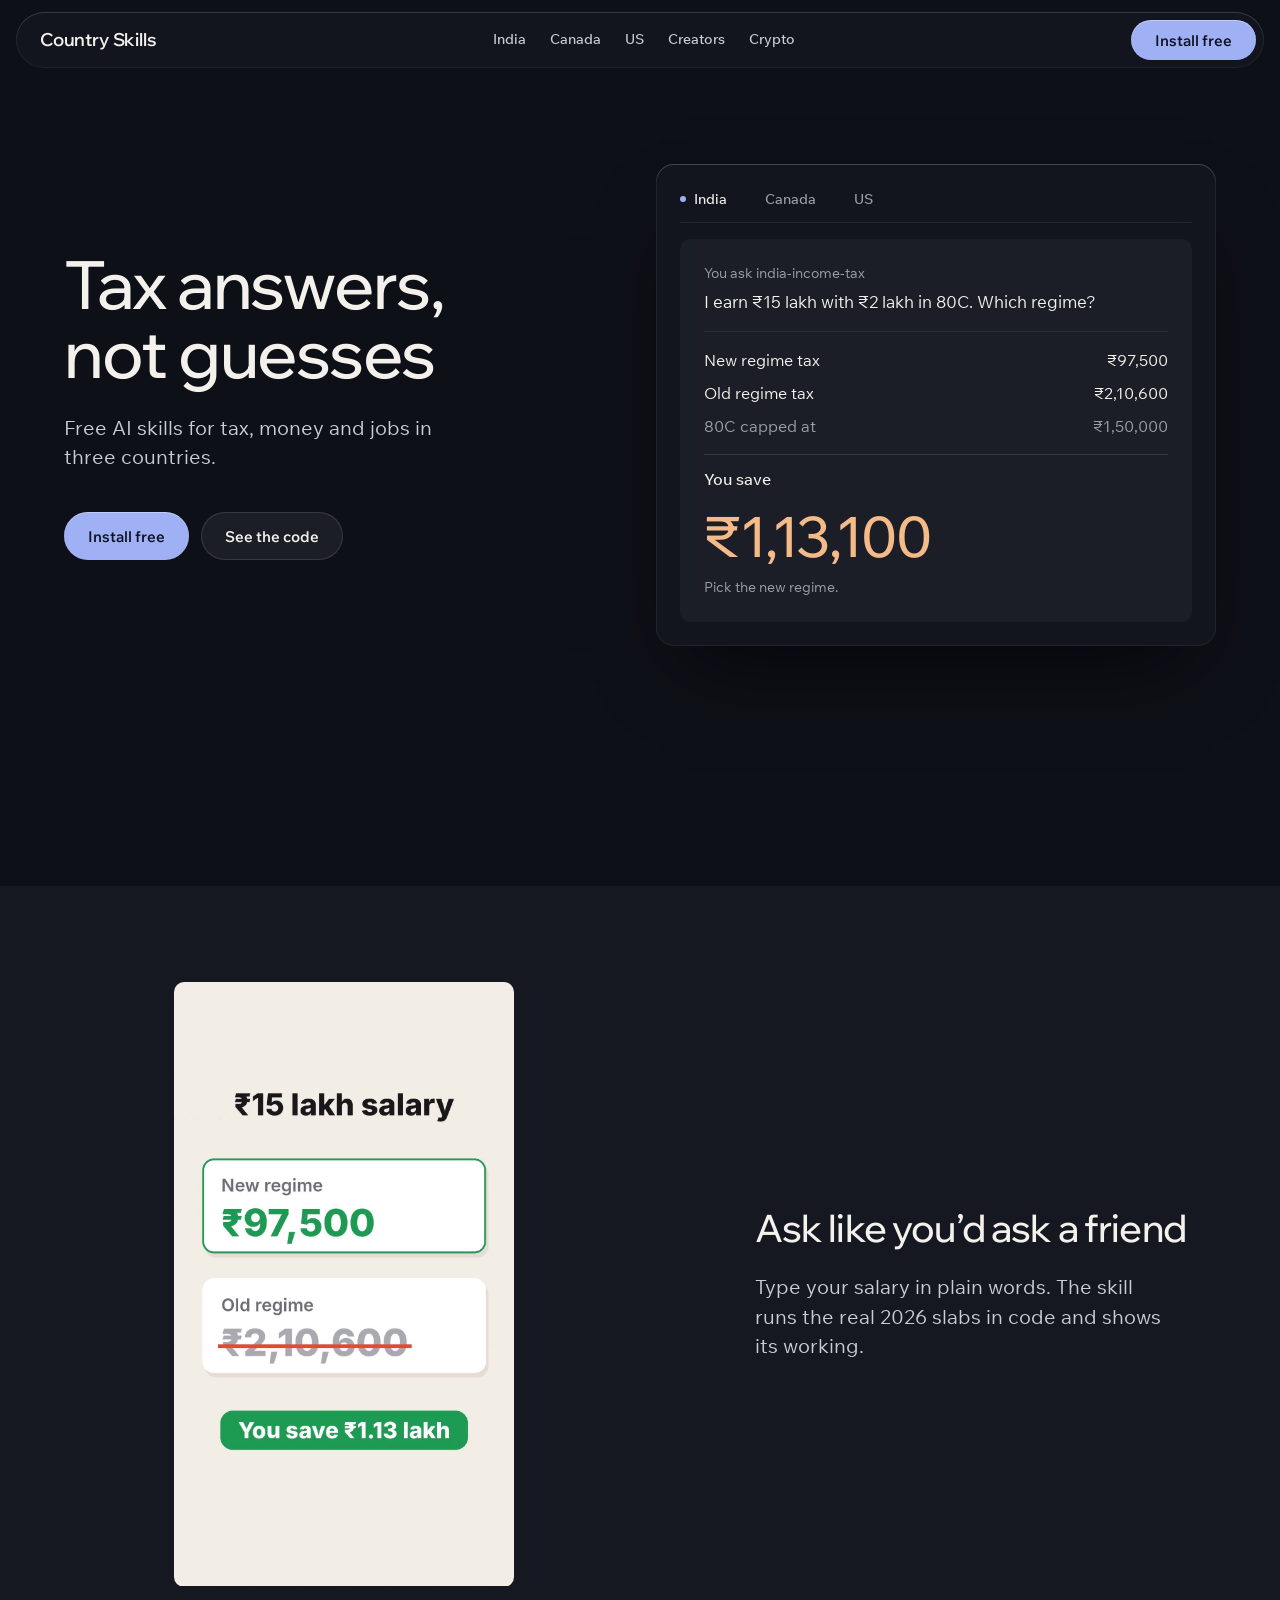
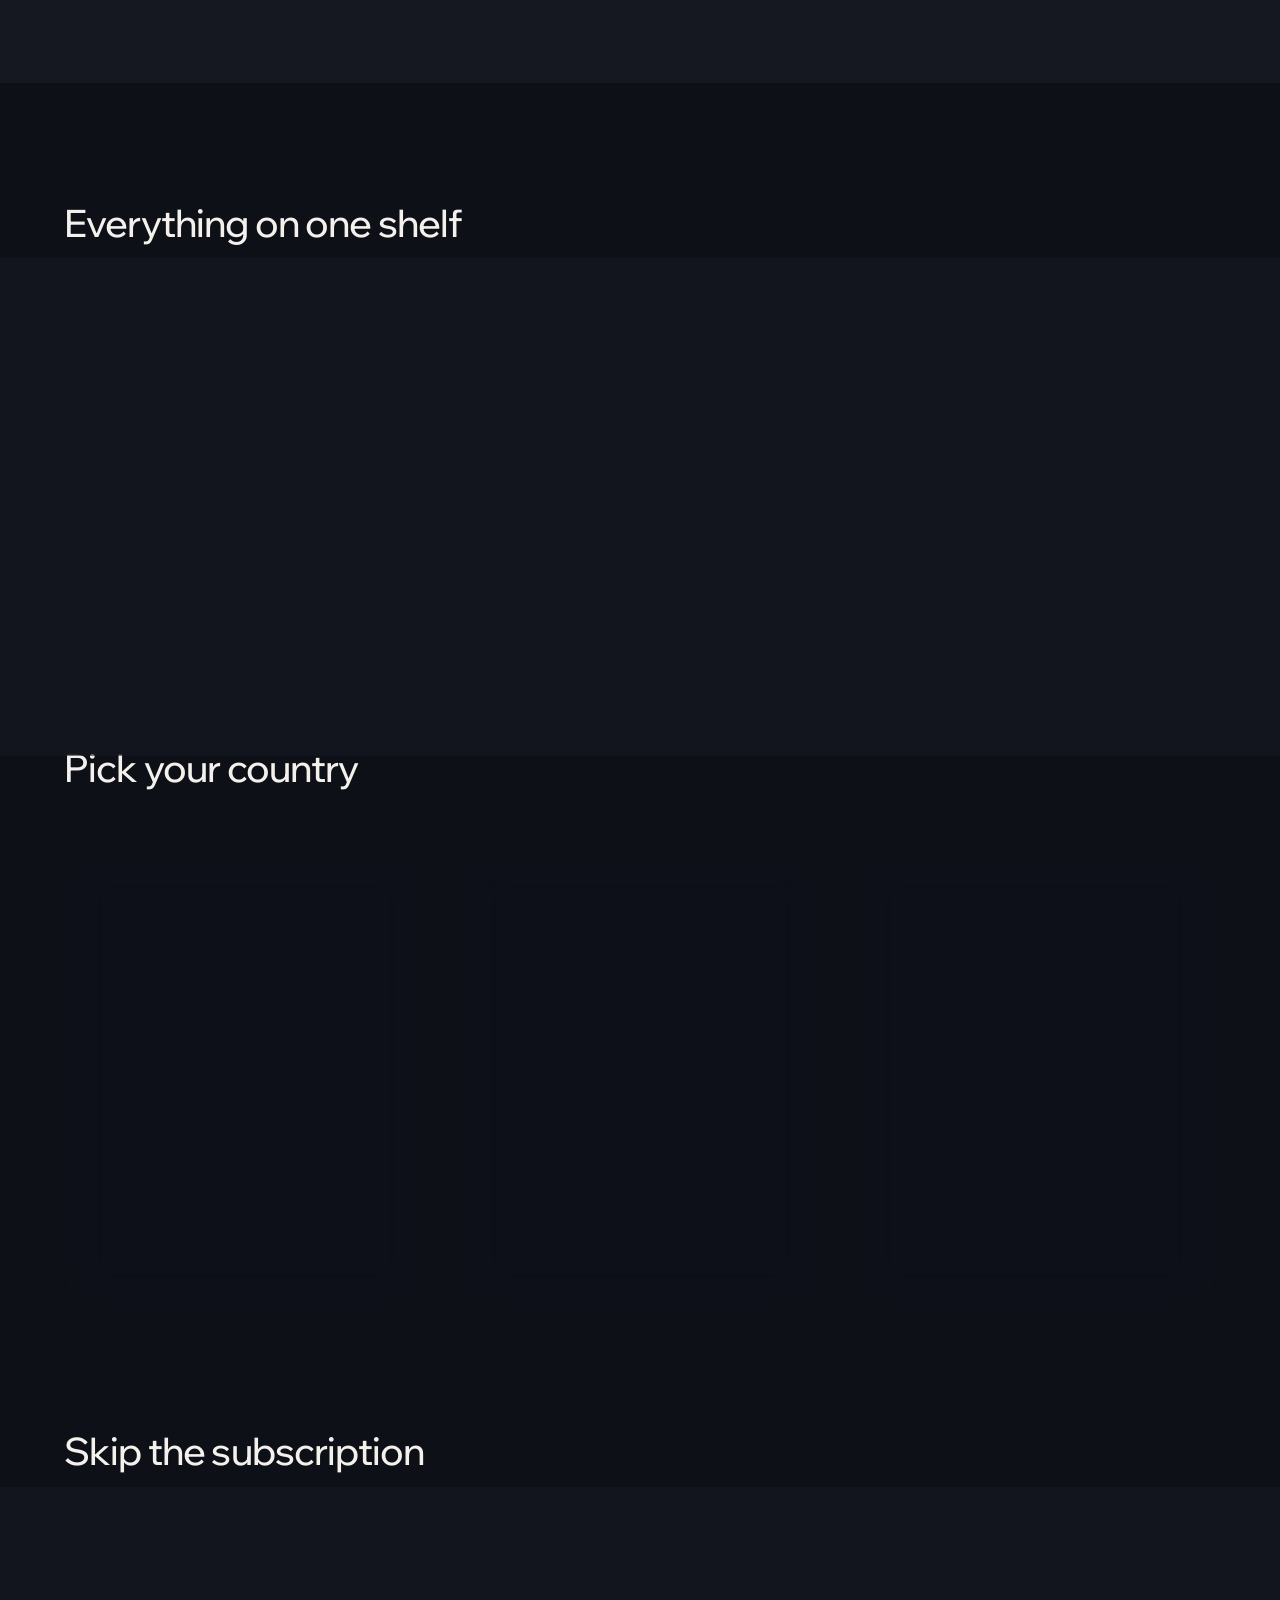
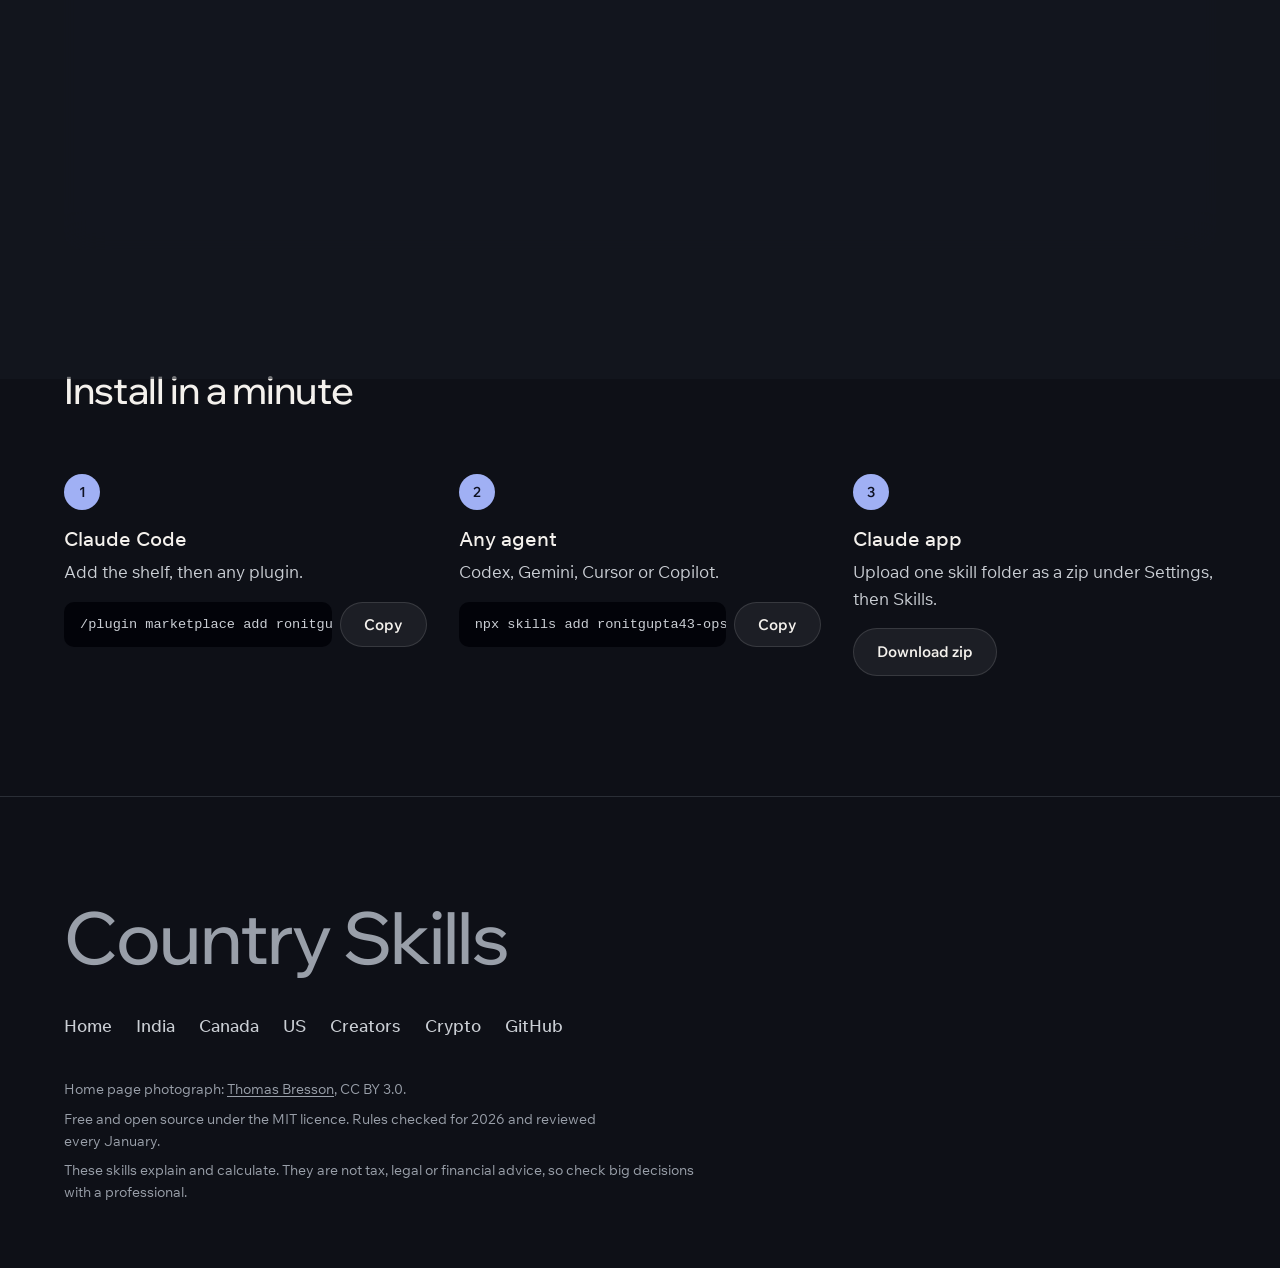
==== commit 33cfd8b7: "Add india-rsu-foreign-stocks skill Perquisite at vest, FIFO capital gains with the 24-month rule for" ====
--- a/docs/index.html
+++ b/docs/index.html
@@ -64,7 +64,7 @@
 <section class="container section">
   <h2>Everything on one shelf</h2>
   <div class="wall">
-    <div class="sheet sheet--fluoro w5" style="--r:-1.2deg"><span class="fig">27</span><p>skills, grouped in a tree so nothing gets lost</p></div>
+    <div class="sheet sheet--fluoro w5" style="--r:-1.2deg"><span class="fig">28</span><p>skills, grouped in a tree so nothing gets lost</p></div>
     <div class="sheet w4" style="--r:0.8deg"><span class="fig">3</span><p>countries: India, Canada and the US</p></div>
     <div class="sheet w3" style="--r:-0.6deg"><span class="fig">$0</span><p>no sign-up, no API keys</p></div>
     <div class="sheet w4" style="--r:0.5deg"><span class="fig">2026</span><p>limits and slabs, checked every January</p></div>
@@ -77,7 +77,7 @@
   <h2>Pick your country</h2>
   <div class="boards">
     <a class="board sheet" href="india.html" style="--r:-0.8deg"><span class="name">India</span>
-      <ul><li>New vs old regime</li><li>LTCG and STCG from your tradebook</li><li>GST and GSTIN checks</li><li>Crypto at 30% and NRI returns</li></ul><span class="go">Open India</span></a>
+      <ul><li>New vs old regime</li><li>LTCG and STCG from your tradebook</li><li>GST and GSTIN checks</li><li>RSUs, US shares and Schedule FA</li><li>Crypto at 30% and NRI returns</li></ul><span class="go">Open India</span></a>
     <a class="board sheet" href="canada.html" style="--r:0.6deg"><span class="name">Canada</span>
       <ul><li>TFSA, RRSP and FHSA room</li><li>First home and the stress test</li><li>ACB and superficial losses</li><li>Creator and crypto tax</li><li>Canadian resume and interviews</li></ul><span class="go">Open Canada</span></a>
     <a class="board sheet" href="us.html" style="--r:-0.4deg"><span class="name">US</span>
